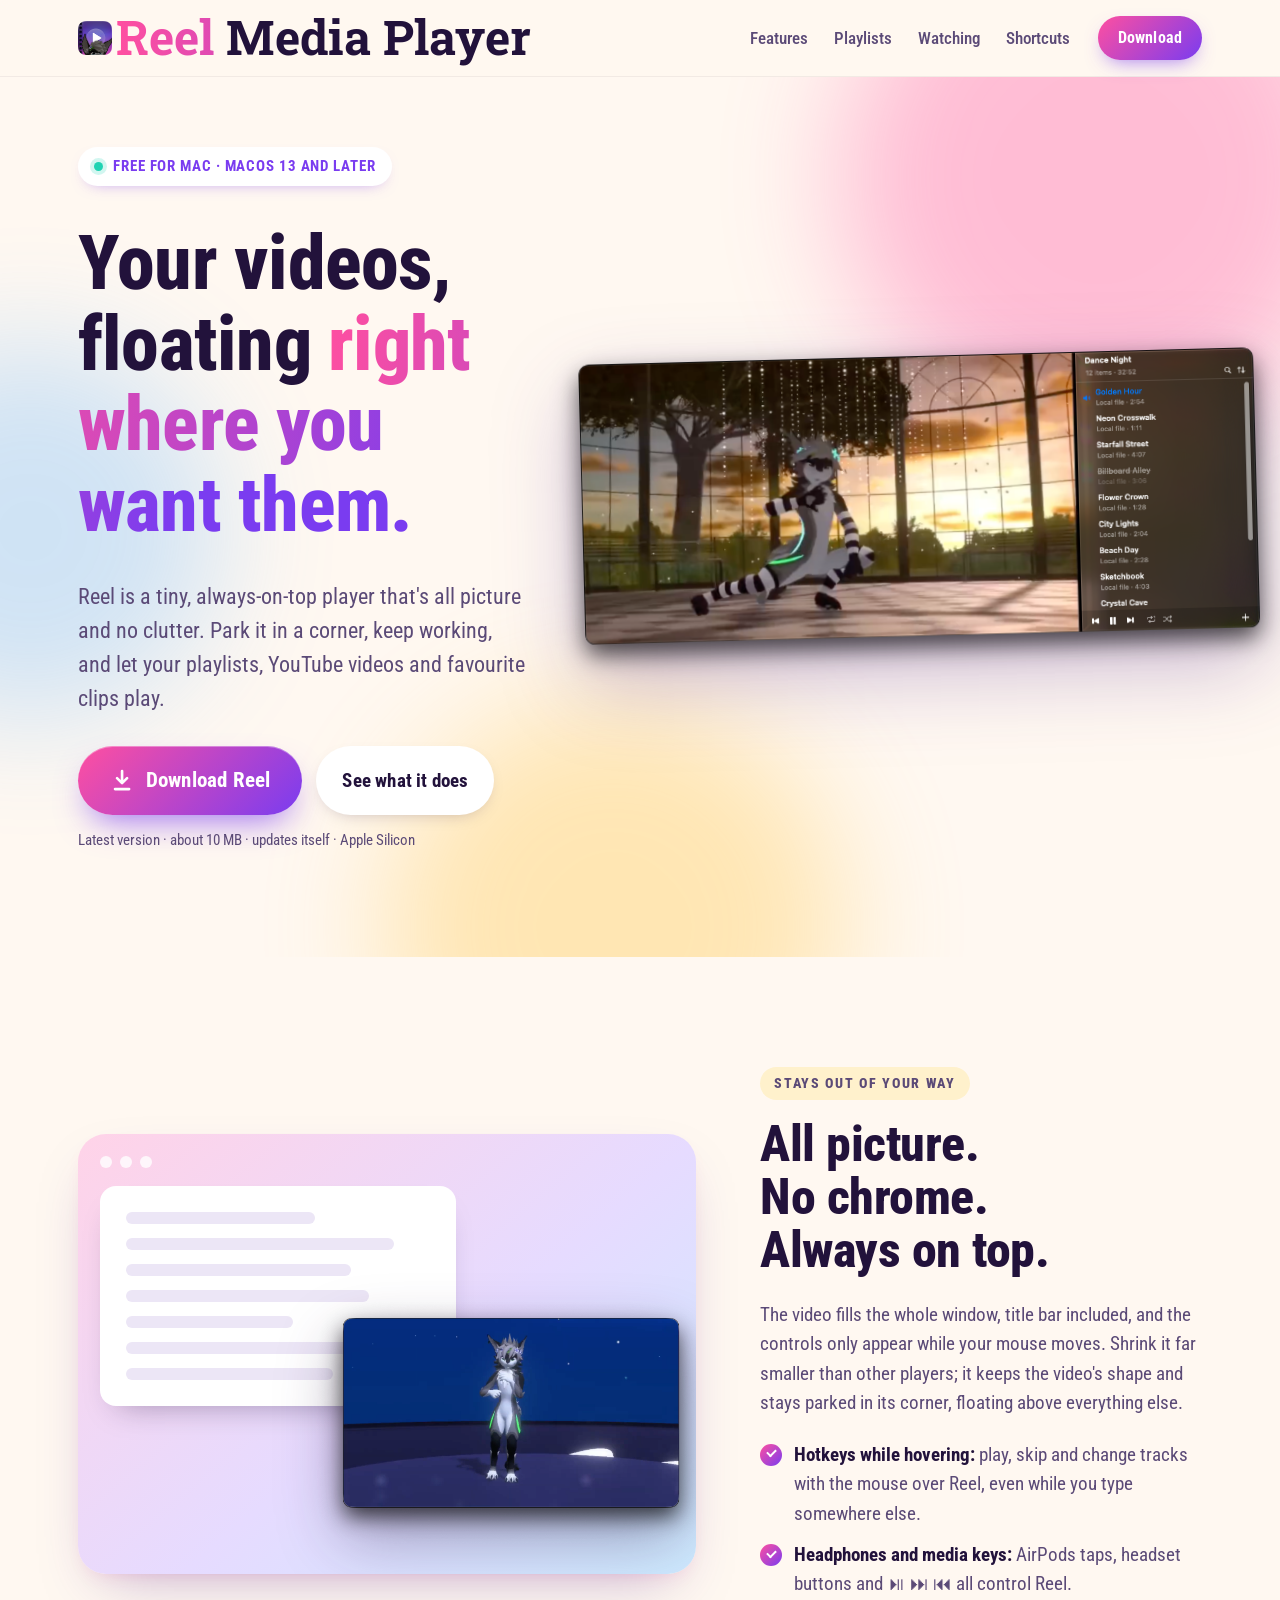
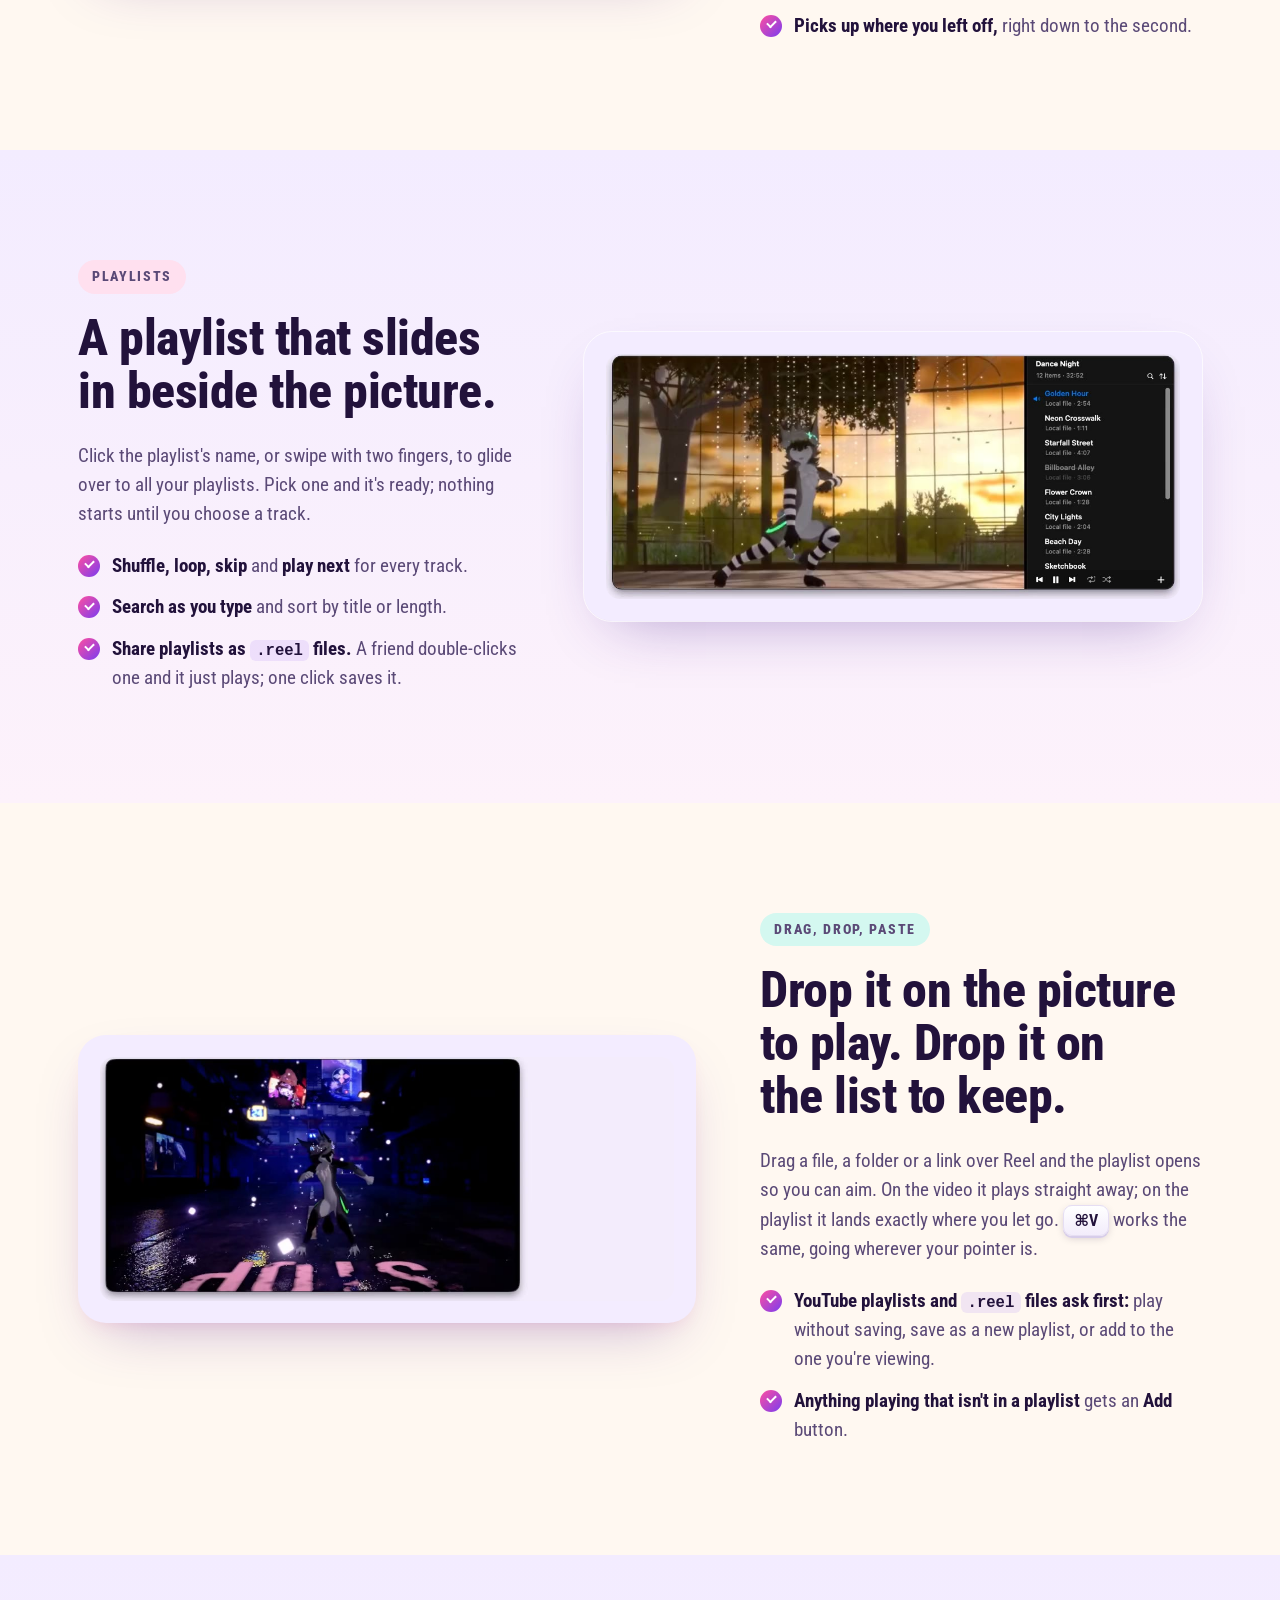
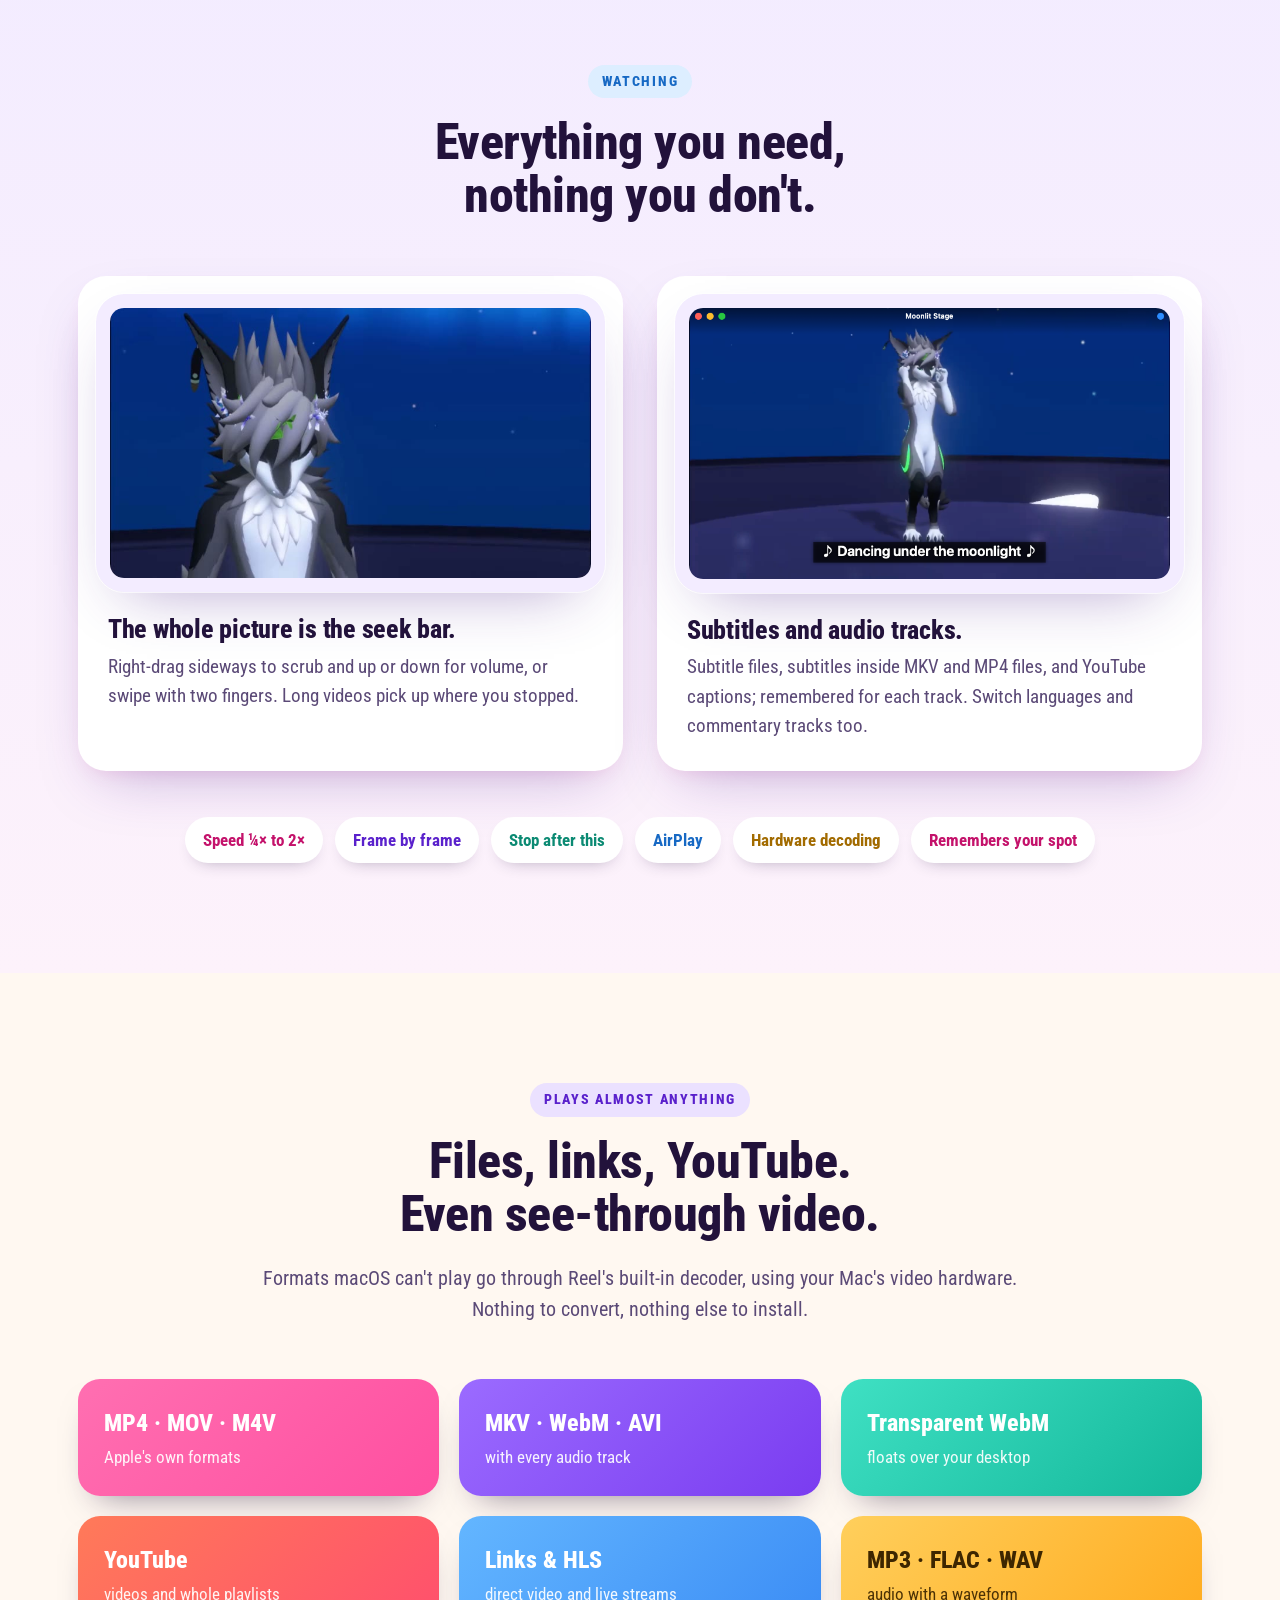
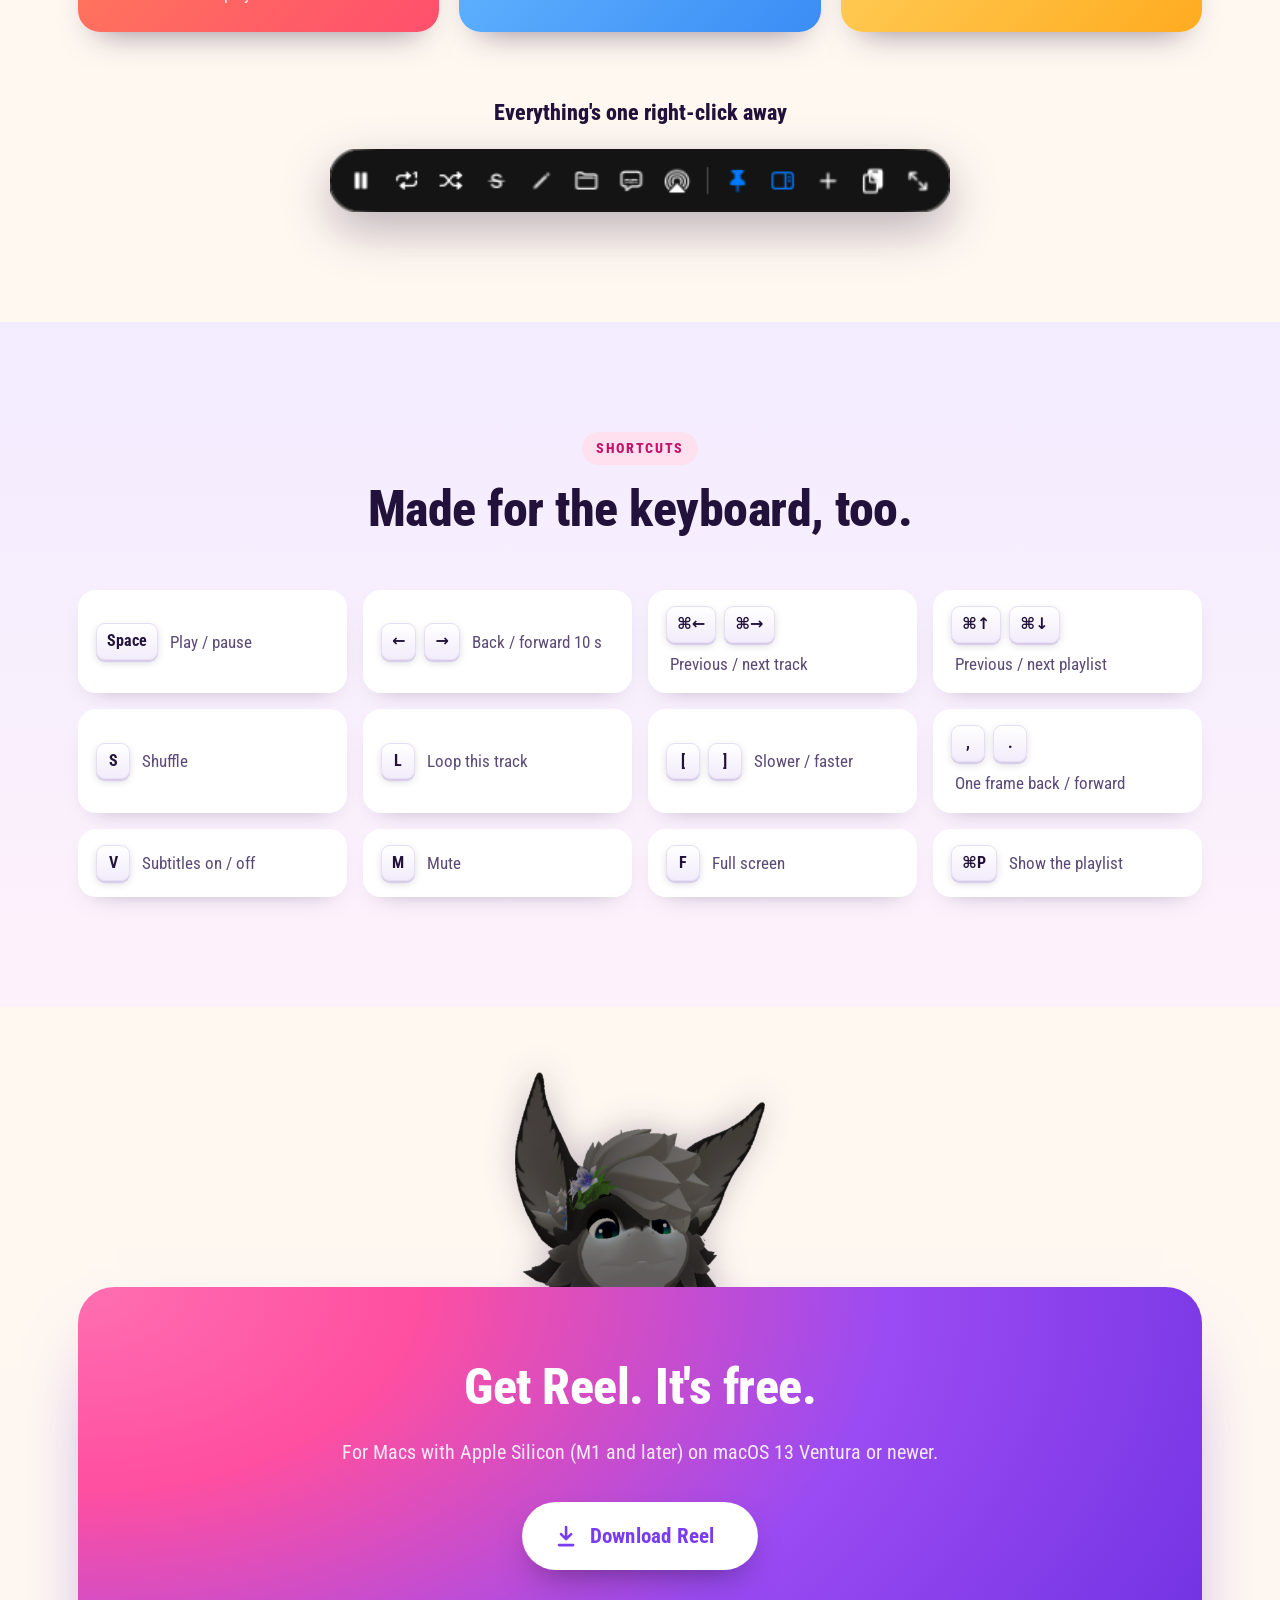
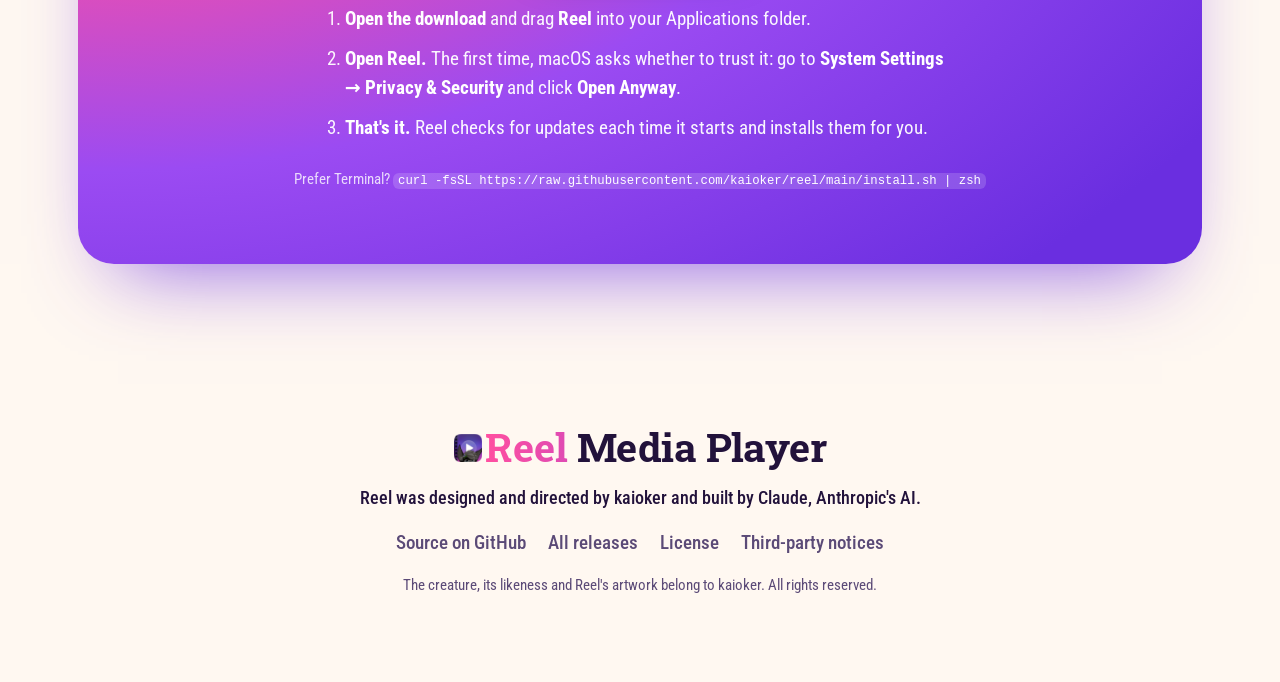
==== docs/index.html @ 32ebb71b "Website: Reel Media Player on GitHub Pages (docs/) - docs/index.html: a landing page with the logo l" ====
<!doctype html>
<html lang="en">
<head>
  <meta charset="utf-8">
  <meta name="viewport" content="width=device-width, initial-scale=1">
  <title>Reel Media Player — a tiny, always-on-top video player for Mac</title>
  <meta name="description" content="Reel is a free, tiny, always-on-top video player for Mac: all picture, no clutter. Playlists, YouTube, subtitles, transparent video and more.">
  <meta name="theme-color" content="#7a3cf0">
  <meta property="og:type" content="website">
  <meta property="og:title" content="Reel Media Player">
  <meta property="og:description" content="A tiny, always-on-top video player for Mac. All picture, no clutter. Free.">
  <meta property="og:image" content="https://kaioker.github.io/reel/assets/og-card.png">
  <meta property="og:image:width" content="1200">
  <meta property="og:image:height" content="630">
  <meta property="og:url" content="https://kaioker.github.io/reel/">
  <meta name="twitter:card" content="summary_large_image">
  <link rel="icon" type="image/png" href="assets/favicon.png">
  <link rel="apple-touch-icon" href="assets/apple-touch-icon.png">
  <link rel="preconnect" href="https://fonts.googleapis.com">
  <link rel="preconnect" href="https://fonts.gstatic.com" crossorigin>
  <link rel="stylesheet" href="https://fonts.googleapis.com/css2?family=Roboto+Condensed:wght@400;500;700;800&family=Roboto+Slab:wght@700&display=swap">
  <link rel="stylesheet" href="assets/site.css">
</head>
<body>

<!-- The logo: icon on the left, "Reel Media Player" on the right. Drawn as SVG so the text's cap height and
     baseline land exactly on the icon's top and bottom edges (Roboto Slab cap height = 0.7109 em). -->
<svg width="0" height="0" style="position:absolute" aria-hidden="true">
  <defs>
    <linearGradient id="reel-ink" x1="0" y1="0" x2="1" y2="0">
      <stop offset="0" stop-color="#ff4fa0"/><stop offset="1" stop-color="#7a3cf0"/>
    </linearGradient>
    <symbol id="lockup" viewBox="0 0 1332 100" overflow="visible">
      <image href="assets/icon-body.png" x="0" y="0" width="100" height="100"/>
      <text x="112.15" y="100" font-family="'Roboto Slab', serif" font-weight="700" font-size="140.65"
            textLength="1220.59" lengthAdjust="spacingAndGlyphs"><tspan fill="url(#reel-ink)">Reel</tspan><tspan fill="currentColor"> Media Player</tspan></text>
    </symbol>
  </defs>
</svg>

<header class="nav">
  <div class="wrap nav-row">
    <a class="lockup" href="#top" aria-label="Reel Media Player — home"><svg role="img" aria-label="Reel Media Player"><use href="#lockup"/></svg></a>
    <nav class="links" aria-label="Sections">
      <a href="#features">Features</a>
      <a href="#playlists">Playlists</a>
      <a href="#watching">Watching</a>
      <a href="#shortcuts">Shortcuts</a>
    </nav>
    <a class="btn btn-small" href="#download">Download</a>
  </div>
</header>

<main id="top">

  <!-- Hero -->
  <section class="hero">
    <div class="blob b1"></div><div class="blob b2"></div><div class="blob b3"></div>
    <div class="wrap hero-grid">
      <div class="hero-copy">
        <p class="eyebrow"><span class="dot"></span> Free for Mac · macOS 13 and later</p>
        <h1>Your videos, floating <span class="hl">right where you want them.</span></h1>
        <p class="lede">Reel is a tiny, always-on-top player that's all picture and no clutter. Park it in a corner,
          keep working, and let your playlists, YouTube videos and favourite clips play.</p>
        <div class="cta">
          <a class="btn btn-big" href="https://github.com/kaioker/reel/releases/latest/download/Reel.zip">
            <svg class="i" viewBox="0 0 24 24" aria-hidden="true"><path d="M12 3v12m0 0-5-5m5 5 5-5M5 21h14" /></svg>
            Download Reel
          </a>
          <a class="btn btn-ghost" href="#features">See what it does</a>
        </div>
        <p class="fine"><span data-version>Latest version</span> · about 10 MB · updates itself · Apple Silicon</p>
      </div>
      <div class="hero-shot">
        <img src="assets/player-playlist.png" width="1232" height="576" alt="Reel playing a dance video with its playlist open beside it">
      </div>
    </div>
  </section>

  <!-- Small and on top -->
  <section id="features" class="band">
    <div class="wrap split">
      <div class="desk">
        <div class="desk-bar"><span></span><span></span><span></span></div>
        <div class="desk-doc">
          <i style="width:62%"></i><i style="width:88%"></i><i style="width:74%"></i><i style="width:80%"></i>
          <i style="width:55%"></i><i style="width:84%"></i><i style="width:68%"></i>
        </div>
        <img class="desk-player" src="assets/player-small.png" width="732" height="461" alt="A small Reel window floating over other work">
      </div>
      <div class="copy">
        <p class="kicker k-sun">Stays out of your way</p>
        <h2>All picture. No chrome. Always on top.</h2>
        <p>The video fills the whole window, title bar included, and the controls only appear while your mouse moves.
          Shrink it far smaller than other players; it keeps the video's shape and stays parked in its corner,
          floating above everything else.</p>
        <ul class="ticks">
          <li><b>Hotkeys while hovering:</b> play, skip and change tracks with the mouse over Reel, even while you type somewhere else.</li>
          <li><b>Headphones and media keys:</b> AirPods taps, headset buttons and ⏯ ⏭ ⏮ all control Reel.</li>
          <li><b>Picks up where you left off,</b> right down to the second.</li>
        </ul>
      </div>
    </div>
  </section>

  <!-- Playlists -->
  <section id="playlists" class="band tint">
    <div class="wrap split flip">
      <figure class="stage">
        <video autoplay muted loop playsinline preload="metadata" poster="assets/slide-poster.jpg" width="1022" height="436"
               aria-label="Clicking the playlist's name slides over to all playlists, then into another one">
          <source src="assets/slide.mp4" type="video/mp4">
        </video>
      </figure>
      <div class="copy">
        <p class="kicker k-pink">Playlists</p>
        <h2>A playlist that slides in beside the picture.</h2>
        <p>Click the playlist's name, or swipe with two fingers, to glide over to all your playlists. Pick one and
          it's ready; nothing starts until you choose a track.</p>
        <ul class="ticks">
          <li><b>Shuffle, loop, skip</b> and <b>play next</b> for every track.</li>
          <li><b>Search as you type</b> and sort by title or length.</li>
          <li><b>Share playlists as <code>.reel</code> files.</b> A friend double-clicks one and it just plays; one click saves it.</li>
        </ul>
      </div>
    </div>
  </section>

  <!-- Drop anything -->
  <section class="band">
    <div class="wrap split">
      <figure class="stage">
        <video autoplay muted loop playsinline preload="metadata" poster="assets/drop-poster.jpg" width="1139" height="485"
               aria-label="Dragging a video over Reel opens the playlist, and it's added where it's dropped">
          <source src="assets/drop.mp4" type="video/mp4">
        </video>
      </figure>
      <div class="copy">
        <p class="kicker k-mint">Drag, drop, paste</p>
        <h2>Drop it on the picture to play. Drop it on the list to keep.</h2>
        <p>Drag a file, a folder or a link over Reel and the playlist opens so you can aim. On the video it plays
          straight away; on the playlist it lands exactly where you let go. <kbd>⌘V</kbd> works the same, going
          wherever your pointer is.</p>
        <ul class="ticks">
          <li><b>YouTube playlists and <code>.reel</code> files ask first:</b> play without saving, save as a new playlist, or add to the one you're viewing.</li>
          <li><b>Anything playing that isn't in a playlist</b> gets an <b>Add</b> button.</li>
        </ul>
      </div>
    </div>
  </section>

  <!-- Watching -->
  <section id="watching" class="band tint">
    <div class="wrap">
      <div class="center-head">
        <p class="kicker k-sky">Watching</p>
        <h2>Everything you need, nothing you don't.</h2>
      </div>
      <div class="cards2">
        <article class="card">
          <figure class="stage tight">
            <video autoplay muted loop playsinline preload="metadata" poster="assets/scrub-poster.jpg" width="820" height="462"
                   aria-label="Right-dragging across the video to seek">
              <source src="assets/scrub.mp4" type="video/mp4">
            </video>
          </figure>
          <h3>The whole picture is the seek bar.</h3>
          <p>Right-drag sideways to scrub and up or down for volume, or swipe with two fingers. Long videos pick up where you stopped.</p>
        </article>
        <article class="card">
          <figure class="stage tight">
            <img src="assets/player-subtitles.png" width="820" height="461" loading="lazy" alt="Reel showing a subtitle along the bottom of the video">
          </figure>
          <h3>Subtitles and audio tracks.</h3>
          <p>Subtitle files, subtitles inside MKV and MP4 files, and YouTube captions; remembered for each track. Switch languages and commentary tracks too.</p>
        </article>
      </div>
      <ul class="chips">
        <li class="c1">Speed ¼× to 2×</li><li class="c2">Frame by frame</li><li class="c3">Stop after this</li>
        <li class="c4">AirPlay</li><li class="c5">Hardware decoding</li><li class="c6">Remembers your spot</li>
      </ul>
    </div>
  </section>

  <!-- Formats -->
  <section class="band">
    <div class="wrap">
      <div class="center-head">
        <p class="kicker k-violet">Plays almost anything</p>
        <h2>Files, links, YouTube. Even see-through video.</h2>
        <p class="sub">Formats macOS can't play go through Reel's built-in decoder, using your Mac's video hardware.
          Nothing to convert, nothing else to install.</p>
      </div>
      <div class="formats">
        <div class="fmt f1"><b>MP4 · MOV · M4V</b><span>Apple's own formats</span></div>
        <div class="fmt f2"><b>MKV · WebM · AVI</b><span>with every audio track</span></div>
        <div class="fmt f3"><b>Transparent WebM</b><span>floats over your desktop</span></div>
        <div class="fmt f4"><b>YouTube</b><span>videos and whole playlists</span></div>
        <div class="fmt f5"><b>Links &amp; HLS</b><span>direct video and live streams</span></div>
        <div class="fmt f6"><b>MP3 · FLAC · WAV</b><span>audio with a waveform</span></div>
      </div>
      <div class="menus">
        <p class="menus-label">Everything's one right-click away</p>
        <img src="assets/menu-video.png" width="413" height="42" loading="lazy" alt="Reel's right-click menu on the video: play, loop, shuffle, skip, rename, show in Finder, subtitles, AirPlay, then on top, playlist, add, paste and full screen">
      </div>
    </div>
  </section>

  <!-- Shortcuts -->
  <section id="shortcuts" class="band tint">
    <div class="wrap">
      <div class="center-head">
        <p class="kicker k-pink">Shortcuts</p>
        <h2>Made for the keyboard, too.</h2>
      </div>
      <div class="keys">
        <div><kbd>Space</kbd><span>Play / pause</span></div>
        <div><kbd>←</kbd><kbd>→</kbd><span>Back / forward 10 s</span></div>
        <div><kbd>⌘←</kbd><kbd>⌘→</kbd><span>Previous / next track</span></div>
        <div><kbd>⌘↑</kbd><kbd>⌘↓</kbd><span>Previous / next playlist</span></div>
        <div><kbd>S</kbd><span>Shuffle</span></div>
        <div><kbd>L</kbd><span>Loop this track</span></div>
        <div><kbd>[</kbd><kbd>]</kbd><span>Slower / faster</span></div>
        <div><kbd>,</kbd><kbd>.</kbd><span>One frame back / forward</span></div>
        <div><kbd>V</kbd><span>Subtitles on / off</span></div>
        <div><kbd>M</kbd><span>Mute</span></div>
        <div><kbd>F</kbd><span>Full screen</span></div>
        <div><kbd>⌘P</kbd><span>Show the playlist</span></div>
      </div>
    </div>
  </section>

  <!-- Download -->
  <section id="download" class="band">
    <div class="wrap">
      <div class="dl-wrap">
        <img class="peek" src="assets/creature-peek.png" width="766" height="900" alt="" aria-hidden="true">
        <div class="dl">
        <div class="dl-inner">
          <h2>Get Reel. It's free.</h2>
          <p class="sub">For Macs with Apple Silicon (M1 and later) on macOS 13 Ventura or newer.</p>
          <a class="btn btn-big btn-light" href="https://github.com/kaioker/reel/releases/latest/download/Reel.zip">
            <svg class="i" viewBox="0 0 24 24" aria-hidden="true"><path d="M12 3v12m0 0-5-5m5 5 5-5M5 21h14" /></svg>
            Download Reel <span class="ver" data-version-short></span>
          </a>
          <ol class="steps">
            <li><b>Open the download</b> and drag <b>Reel</b> into your Applications folder.</li>
            <li><b>Open Reel.</b> The first time, macOS asks whether to trust it: go to <b>System Settings → Privacy &amp; Security</b> and click <b>Open Anyway</b>.</li>
            <li><b>That's it.</b> Reel checks for updates each time it starts and installs them for you.</li>
          </ol>
          <p class="fine light">Prefer Terminal? <code>curl -fsSL https://raw.githubusercontent.com/kaioker/reel/main/install.sh | zsh</code></p>
        </div>
        </div>
      </div>
    </div>
  </section>

</main>

<footer class="foot">
  <div class="wrap foot-row">
    <a class="lockup small" href="#top" aria-label="Reel Media Player — back to top"><svg role="img" aria-label="Reel Media Player"><use href="#lockup"/></svg></a>
    <p class="credit">Reel was designed and directed by kaioker and built by Claude, Anthropic's AI.</p>
    <nav class="foot-links" aria-label="More">
      <a href="https://github.com/kaioker/reel">Source on GitHub</a>
      <a href="https://github.com/kaioker/reel/releases">All releases</a>
      <a href="https://github.com/kaioker/reel/blob/main/LICENSE">License</a>
      <a href="https://github.com/kaioker/reel/blob/main/THIRD_PARTY_NOTICES.md">Third-party notices</a>
    </nav>
    <p class="fine">The creature, its likeness and Reel's artwork belong to kaioker. All rights reserved.</p>
  </div>
</footer>

<script src="assets/site.js" defer></script>
</body>
</html>
---- docs/assets/site.css ----
/* Reel Media Player — site styles. Roboto Slab for the logo, Roboto Condensed for everything else. */
:root {
  color-scheme: light;
  --cream: #fff8f1;
  --paper: #ffffff;
  --tint: #f3ecff;          /* also the backdrop baked into the animation clips */
  --ink: #22123b;
  --ink-soft: #5b4a77;
  --violet: #7a3cf0;
  --pink: #ff4fa0;
  --sun: #ffc542;
  --mint: #20d3b3;
  --sky: #45a6ff;
  --radius: 28px;
  --shadow: 0 24px 60px -24px rgba(74, 31, 140, .35), 0 8px 20px -12px rgba(255, 79, 160, .25);
  --wrap: 1180px;
}
* { box-sizing: border-box; }
html { scroll-behavior: smooth; }
body {
  margin: 0; background: var(--cream); color: var(--ink);
  font-family: "Roboto Condensed", system-ui, sans-serif; font-size: 19px; line-height: 1.55;
  -webkit-font-smoothing: antialiased; text-rendering: optimizeLegibility;
}
img, video { max-width: 100%; height: auto; display: block; }
a { color: var(--violet); }
code { overflow-wrap: anywhere; font-family: ui-monospace, SFMono-Regular, Menlo, monospace; font-size: .82em; background: rgba(122, 60, 240, .1); padding: .1em .4em; border-radius: 6px; }
.wrap { max-width: var(--wrap); margin: 0 auto; padding: 0 28px; }
h1, h2, h3 { font-weight: 800; letter-spacing: -.01em; line-height: 1.06; margin: 0 0 .45em; text-wrap: balance; }
.lede, .sub, .copy p { text-wrap: pretty; }
h1 { font-size: clamp(44px, 6vw, 76px); }
h2 { font-size: clamp(32px, 4vw, 50px); }
h3 { font-size: 26px; }
p { margin: 0 0 1em; }

/* Logo lockup (the SVG keeps the text's cap height and baseline on the icon's top and bottom edges) */
.lockup { display: inline-flex; color: var(--ink); line-height: 0; }
.lockup svg { overflow: visible; }          /* the "y" in Player hangs below the baseline (= the icon's bottom edge) */
.lockup svg { height: 34px; width: calc(34px * 13.32); }
.lockup.small svg { height: 28px; width: calc(28px * 13.32); }

/* Nav */
.nav { position: sticky; top: 0; z-index: 20; background: rgba(255, 248, 241, .82);
  backdrop-filter: saturate(1.6) blur(14px); -webkit-backdrop-filter: saturate(1.6) blur(14px);
  border-bottom: 1px solid rgba(34, 18, 59, .06); }
.nav-row { display: flex; align-items: center; gap: 28px; height: 76px; }
.links { display: flex; gap: 26px; margin-left: auto; font-weight: 500; font-size: 17px; }
.links a { color: var(--ink-soft); text-decoration: none; }
.links a:hover { color: var(--violet); }

/* Buttons */
.btn { display: inline-flex; align-items: center; gap: .55em; white-space: nowrap; border-radius: 999px; text-decoration: none;
  font-weight: 700; letter-spacing: .01em; transition: transform .18s ease, box-shadow .18s ease, background .18s; }
.btn .i { width: 1.15em; height: 1.15em; fill: none; stroke: currentColor; stroke-width: 2.6; stroke-linecap: round; stroke-linejoin: round; }
.btn-small { padding: 10px 20px; font-size: 16px; color: #fff; background: linear-gradient(135deg, var(--pink), var(--violet)); box-shadow: 0 8px 20px -8px rgba(122, 60, 240, .7); }
.btn-big { padding: 18px 32px; font-size: 21px; color: #fff; background: linear-gradient(135deg, var(--pink), var(--violet));
  box-shadow: 0 16px 34px -12px rgba(122, 60, 240, .75), inset 0 1px 0 rgba(255, 255, 255, .35); }
.btn-ghost { padding: 18px 26px; font-size: 19px; color: var(--ink); background: var(--paper); box-shadow: 0 6px 18px -10px rgba(34, 18, 59, .35); }
.btn-light { color: var(--violet); background: #fff; box-shadow: 0 16px 34px -14px rgba(34, 18, 59, .55); }
.btn:hover { transform: translateY(-2px); }
.btn:active { transform: translateY(0); }
.btn:focus-visible, a:focus-visible { outline: 3px solid var(--sun); outline-offset: 3px; }

/* Hero */
.hero { position: relative; overflow: hidden; padding: 70px 0 90px; }
.hero-grid { position: relative; display: grid; grid-template-columns: minmax(0, 5fr) minmax(0, 7fr); gap: 48px; align-items: center; }
.eyebrow { display: inline-flex; align-items: center; gap: 10px; font-weight: 700; font-size: 15px; letter-spacing: .06em; text-transform: uppercase;
  color: var(--violet); background: #fff; padding: 8px 16px; border-radius: 999px; box-shadow: 0 6px 16px -10px rgba(122, 60, 240, .6); }
.eyebrow .dot { width: 9px; height: 9px; border-radius: 50%; background: var(--mint); box-shadow: 0 0 0 4px rgba(32, 211, 179, .2); }
.hero h1 { margin-top: 22px; }
.hl { background: linear-gradient(100deg, var(--pink), var(--violet) 70%); -webkit-background-clip: text; background-clip: text; color: transparent; }
.lede { font-size: 22px; color: var(--ink-soft); max-width: 34em; }
.cta { display: flex; flex-wrap: wrap; gap: 14px; margin: 30px 0 14px; }
.fine { font-size: 15px; color: var(--ink-soft); }
.hero-shot { position: relative; }
.hero-shot img { width: 118%; max-width: none; margin-left: -4%; filter: drop-shadow(0 30px 40px rgba(74, 31, 140, .28)); transform: rotate(-1.5deg); }
.blob { position: absolute; border-radius: 50%; filter: blur(60px); opacity: .55; }
.b1 { width: 520px; height: 520px; background: var(--pink); top: -160px; right: -80px; opacity: .35; }
.b2 { width: 460px; height: 460px; background: var(--sun); bottom: -200px; left: 30%; opacity: .35; }
.b3 { width: 380px; height: 380px; background: var(--sky); top: 30%; left: -160px; opacity: .25; }

/* Bands and split rows */
.band { padding: 110px 0; }
.tint { background: linear-gradient(180deg, var(--tint), #fdf2fb); }
.split { display: grid; grid-template-columns: minmax(0, 7fr) minmax(0, 5fr); gap: 64px; align-items: center; }
.split.flip { grid-template-columns: minmax(0, 5fr) minmax(0, 7fr); }
.split.flip .stage { order: 2; }
.copy p, .copy li { color: var(--ink-soft); }
.kicker { display: inline-block; font-weight: 800; font-size: 14px; letter-spacing: .12em; text-transform: uppercase; padding: 6px 14px; border-radius: 999px; margin-bottom: 18px; }
.k-sun { background: #fff1cc; color: #a26b00; }
.k-pink { background: #ffe0ef; color: #c4126b; }
.k-mint { background: #d4f8f0; color: #0b8a73; }
.k-sky { background: #ddeeff; color: #1769c4; }
.k-violet { background: #ebe1ff; color: #5a21cc; }
.ticks { list-style: none; padding: 0; margin: 22px 0 0; display: grid; gap: 12px; }
.ticks li { position: relative; padding-left: 34px; }
.ticks li::before { content: ""; position: absolute; left: 0; top: .22em; width: 22px; height: 22px; border-radius: 50%;
  background: linear-gradient(135deg, var(--pink), var(--violet)) center/100% no-repeat; }
.ticks li::after { content: ""; position: absolute; left: 7px; top: .5em; width: 7px; height: 4px; border: solid #fff; border-width: 0 0 2.5px 2.5px; transform: rotate(-45deg); }
.ticks b { color: var(--ink); }

/* Media stages: the clips carry the --tint backdrop, so they sit flush */
.stage { margin: 0; background: var(--tint); border-radius: var(--radius); padding: 22px; box-shadow: var(--shadow); }
.stage video, .stage img { border-radius: 14px; width: 100%; }
.tint .stage { background: var(--tint); box-shadow: 0 24px 60px -30px rgba(74, 31, 140, .45); outline: 1px solid rgba(255, 255, 255, .7); }
.stage.tight { padding: 14px; }

/* "Desk" mock behind the small player */
.desk { position: relative; border-radius: var(--radius); padding: 22px; min-height: 440px;
  background: linear-gradient(140deg, #ffd3e8, #e6dbff 55%, #cdeaff); box-shadow: var(--shadow); overflow: hidden; }
.desk-bar { display: flex; gap: 8px; margin-bottom: 18px; }
.desk-bar span { width: 12px; height: 12px; border-radius: 50%; background: rgba(255, 255, 255, .8); }
.desk-doc { width: 62%; background: #fff; border-radius: 16px; padding: 26px; box-shadow: 0 16px 30px -18px rgba(34, 18, 59, .4); display: grid; gap: 14px; }
.desk-doc i { display: block; height: 12px; border-radius: 6px; background: #ece6f6; }
.desk-player { position: absolute; right: -2%; bottom: 6%; width: 64%; filter: drop-shadow(0 22px 30px rgba(34, 18, 59, .35)); animation: float 6s ease-in-out infinite; }
@keyframes float { 50% { transform: translateY(-10px); } }

/* Centered headings */
.center-head { text-align: center; max-width: 760px; margin: 0 auto 54px; }
.sub { color: var(--ink-soft); font-size: 20px; }

/* Two cards */
.cards2 { display: grid; grid-template-columns: 1fr 1fr; gap: 34px; }
.card { background: var(--paper); border-radius: var(--radius); padding: 18px 18px 30px; box-shadow: var(--shadow); }
.card h3 { margin: 24px 12px 8px; }
.card p { margin: 0 12px; color: var(--ink-soft); }
.chips { list-style: none; display: flex; flex-wrap: wrap; justify-content: center; gap: 12px; padding: 0; margin: 46px 0 0; }
.chips li { font-weight: 700; font-size: 17px; padding: 10px 18px; border-radius: 999px; background: #fff; box-shadow: 0 8px 18px -12px rgba(34, 18, 59, .45); }
.chips .c1 { color: #c4126b; } .chips .c2 { color: #5a21cc; } .chips .c3 { color: #0b8a73; }
.chips .c4 { color: #1769c4; } .chips .c5 { color: #a26b00; } .chips .c6 { color: #c4126b; }

/* Formats */
.formats { display: grid; grid-template-columns: repeat(3, 1fr); gap: 20px; }
.fmt { border-radius: 22px; padding: 26px 26px 24px; color: #fff; box-shadow: 0 18px 34px -20px rgba(34, 18, 59, .55); transition: transform .2s; }
.fmt:hover { transform: translateY(-4px) rotate(-.5deg); }
.fmt b { display: block; font-size: 24px; font-weight: 800; }
.fmt span { opacity: .92; font-size: 17px; }
.f1 { background: linear-gradient(135deg, #ff6fb1, #ff4fa0); }
.f2 { background: linear-gradient(135deg, #9b6bff, #7a3cf0); }
.f3 { background: linear-gradient(135deg, #3fe0c3, #14b89b); }
.f4 { background: linear-gradient(135deg, #ff7a59, #ff4f6d); }
.f5 { background: linear-gradient(135deg, #63b6ff, #3b8cf5); }
.f6 { background: linear-gradient(135deg, #ffcf5c, #ffab1f); color: #3d2600; }
.menus { margin-top: 64px; text-align: center; }
.menus-label { font-weight: 800; font-size: 22px; margin-bottom: 18px; }
.menus img { margin: 0 auto; width: min(100%, 620px); filter: drop-shadow(0 18px 24px rgba(34, 18, 59, .3)); }

/* Shortcuts */
.keys { display: grid; grid-template-columns: repeat(4, 1fr); gap: 16px; }
.keys div { display: flex; align-items: center; gap: 8px; flex-wrap: wrap; background: #fff; border-radius: 18px; padding: 16px 18px; box-shadow: 0 10px 24px -18px rgba(34, 18, 59, .5); }
.keys span { color: var(--ink-soft); font-size: 17px; margin-left: 4px; }
kbd { font-family: "Roboto Condensed", system-ui, sans-serif; font-weight: 700; font-size: 16px; min-width: 34px; text-align: center;
  padding: 5px 10px; border-radius: 9px; background: linear-gradient(#fff, #f2ecfb); color: var(--ink);
  box-shadow: 0 2px 0 #d7cdea, 0 3px 8px -2px rgba(34, 18, 59, .25); border: 1px solid #e6def3; }

/* Download */
.dl-wrap { position: relative; margin-top: 170px; }
.dl { position: relative; z-index: 1; border-radius: 36px; padding: 74px 40px 58px; text-align: center; color: #fff;
  background: radial-gradient(120% 140% at 0% 0%, #ff6fb1 0%, #ff4fa0 25%, #9b4bf2 60%, #6a2ee0 100%); box-shadow: 0 40px 80px -40px rgba(106, 46, 224, .8); }
/* the creature stands behind the card and peeks over its top edge */
.peek { position: absolute; z-index: 0; left: 50%; top: 0; width: 250px; transform: translate(-50%, -73%); pointer-events: none;
  filter: drop-shadow(0 -4px 16px rgba(34, 18, 59, .22)); }
.dl h2 { color: #fff; }
.dl .sub { color: rgba(255, 255, 255, .88); }
.dl .btn-big { margin: 14px 0 34px; }
.ver { font-weight: 500; opacity: .7; font-size: .8em; }
.steps { text-align: left; max-width: 640px; margin: 0 auto 26px; padding-left: 1.3em; display: grid; gap: 10px; color: rgba(255, 255, 255, .95); }
.steps b { color: #fff; }
.fine.light { color: rgba(255, 255, 255, .8); }
.fine.light code { background: rgba(255, 255, 255, .16); color: #fff; }

/* Footer */
.foot { padding: 60px 0 70px; }
.foot-row { display: grid; gap: 16px; justify-items: center; text-align: center; }
.credit { font-size: 18px; font-weight: 500; margin: 6px 0 0; }
.foot-links { display: flex; flex-wrap: wrap; gap: 22px; justify-content: center; }
.foot-links a { color: var(--ink-soft); text-decoration: none; font-weight: 500; }
.foot-links a:hover { color: var(--violet); }

/* Smaller screens */
@media (max-width: 980px) {
  .hero-grid, .split, .split.flip, .cards2 { grid-template-columns: 1fr; }
  .split.flip .stage { order: 0; }
  .hero-shot img { width: 100%; margin: 0; }
  .formats { grid-template-columns: 1fr 1fr; }
  .keys { grid-template-columns: 1fr 1fr; }
  .links { display: none; }
  .nav-row { justify-content: space-between; }
  .band { padding: 80px 0; }
}
@media (max-width: 560px) {
  body { font-size: 18px; }
  .wrap { padding: 0 16px; }
  .lockup svg { height: 22px; width: calc(22px * 13.32); }
  .lockup.small svg { height: 22px; width: calc(22px * 13.32); }
  .btn-big { padding: 16px 26px; font-size: 19px; }
  .ver { display: none; }
  .formats, .keys { grid-template-columns: 1fr; }
  .desk { min-height: 300px; }
  .desk-player { width: 78%; }
  .dl { padding: 64px 20px 44px; }
  .peek { width: 180px; }
  .dl-wrap { margin-top: 130px; }
}
@media (max-width: 420px) {
  .nav .btn-small { display: none; }        /* the hero's big Download button is right below */
  .nav-row { justify-content: center; height: 64px; }
}
@media (prefers-reduced-motion: reduce) {
  html { scroll-behavior: auto; }
  .desk-player { animation: none; }
  .btn, .fmt { transition: none; }
}
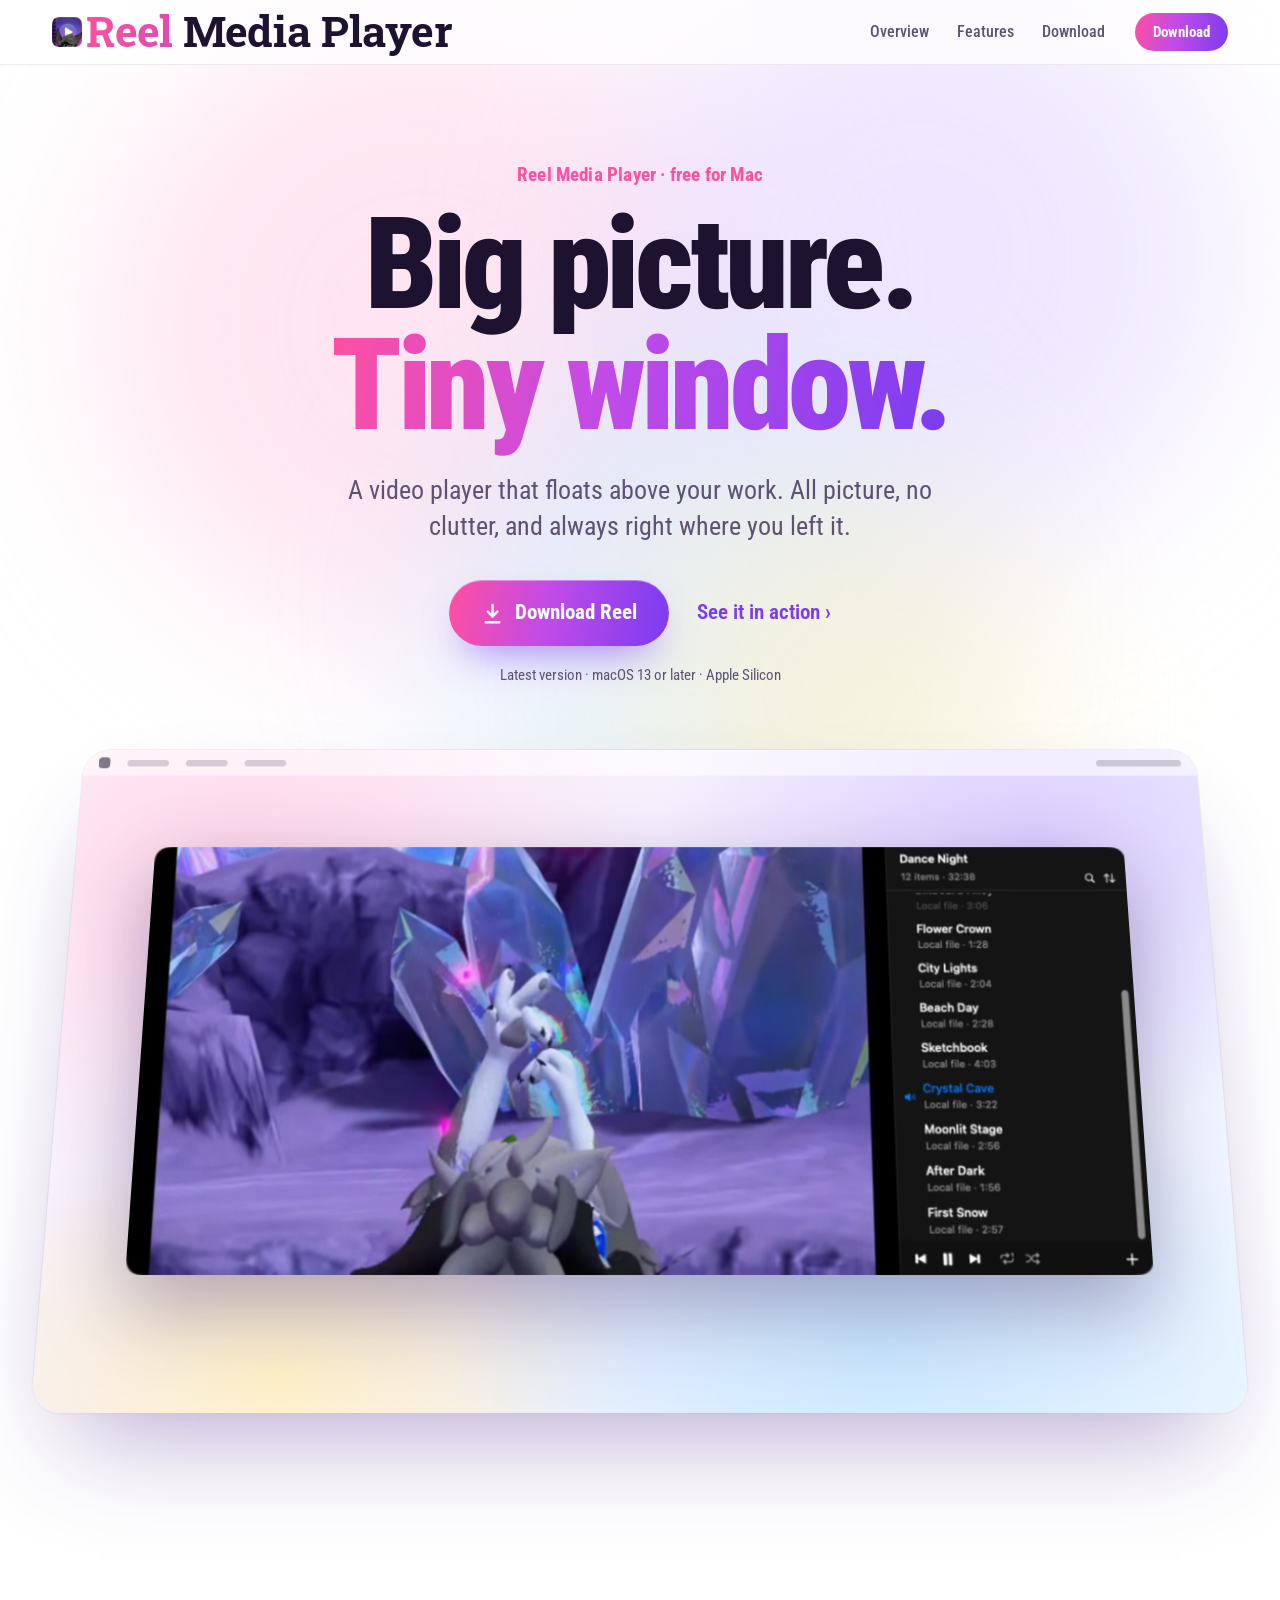
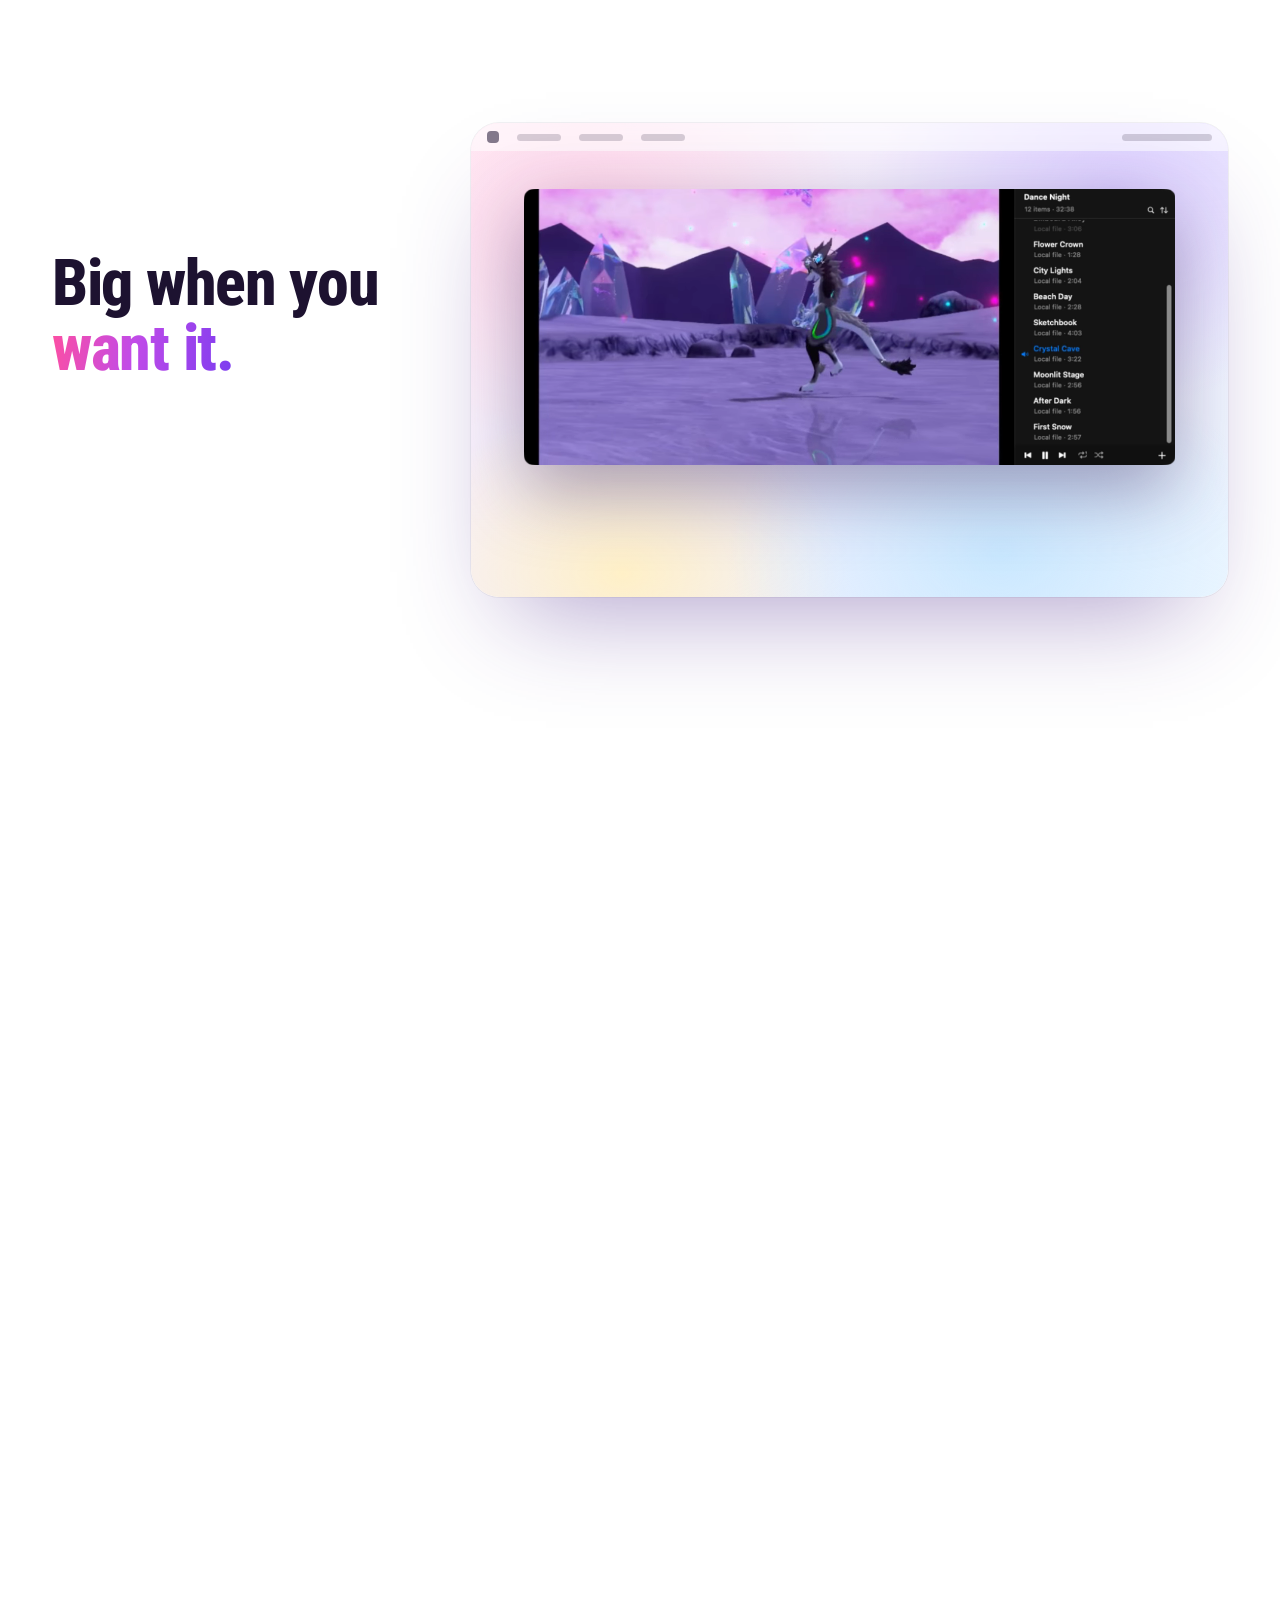
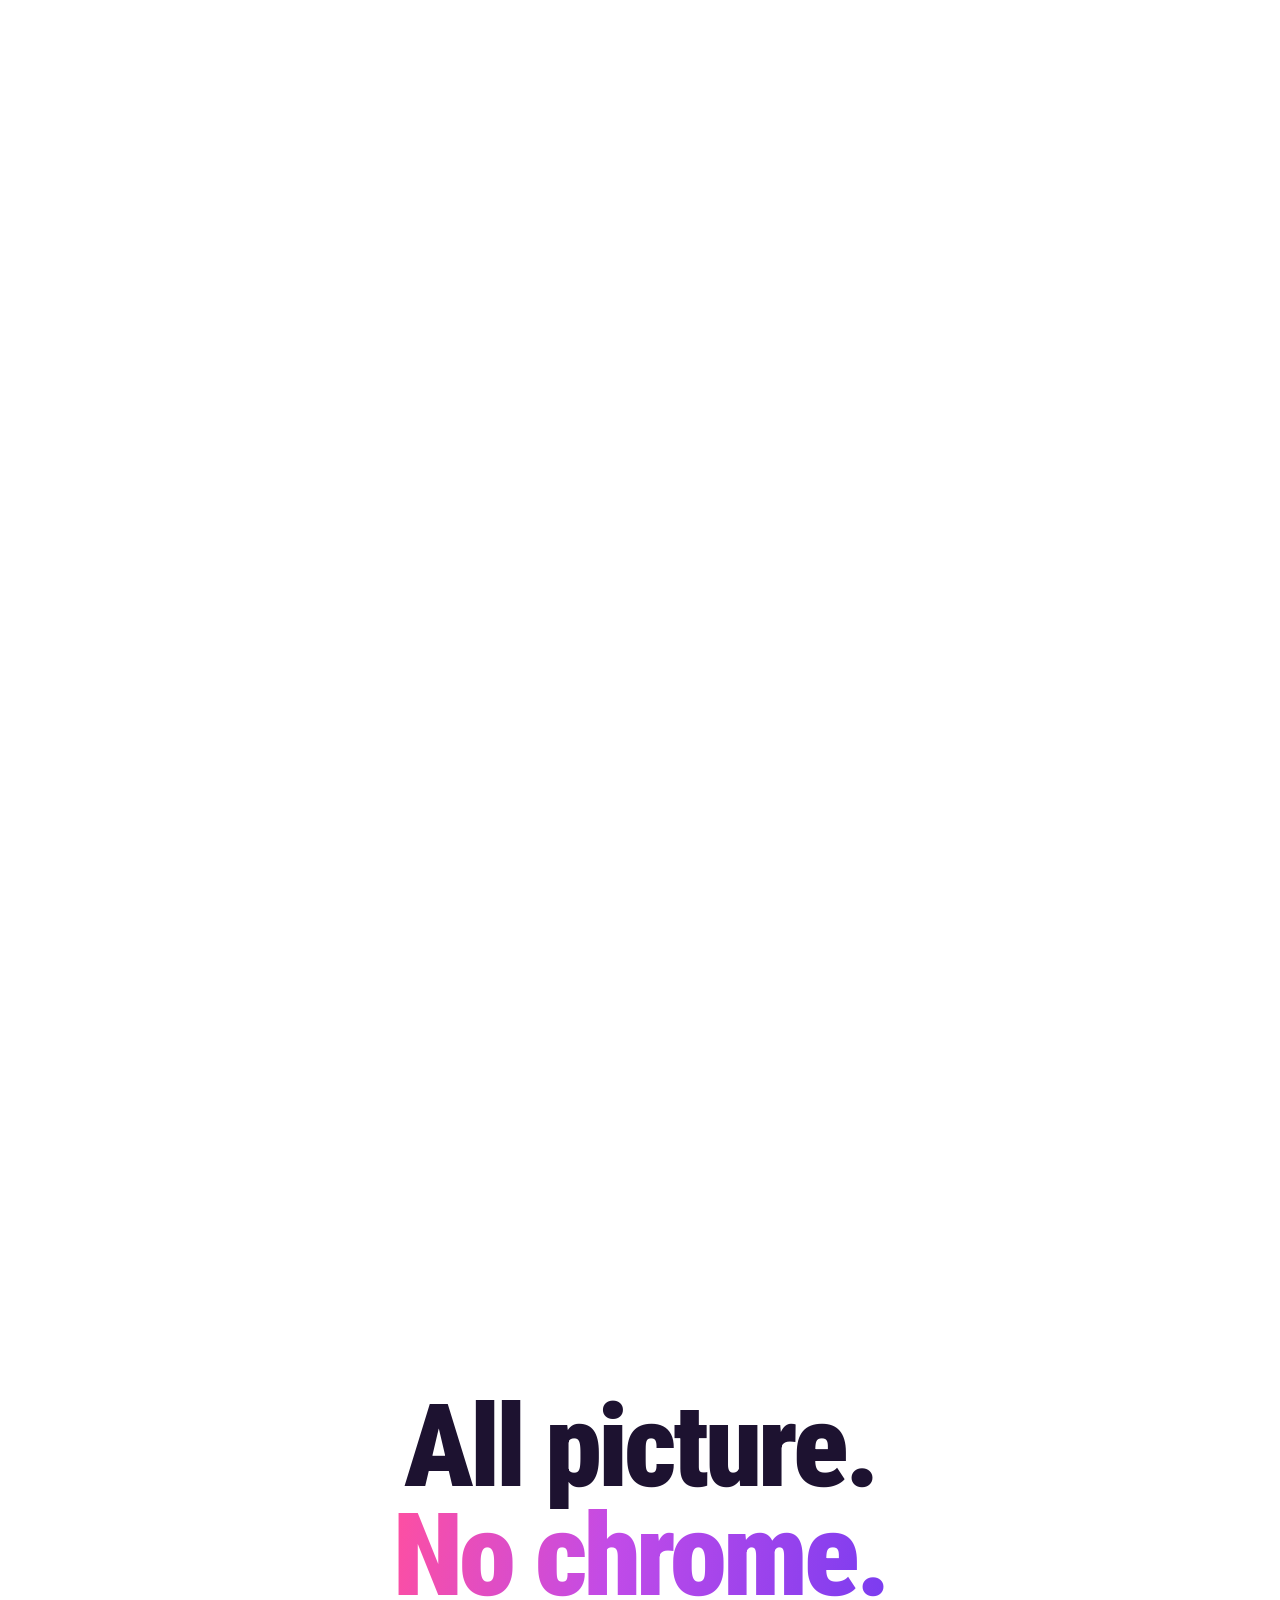
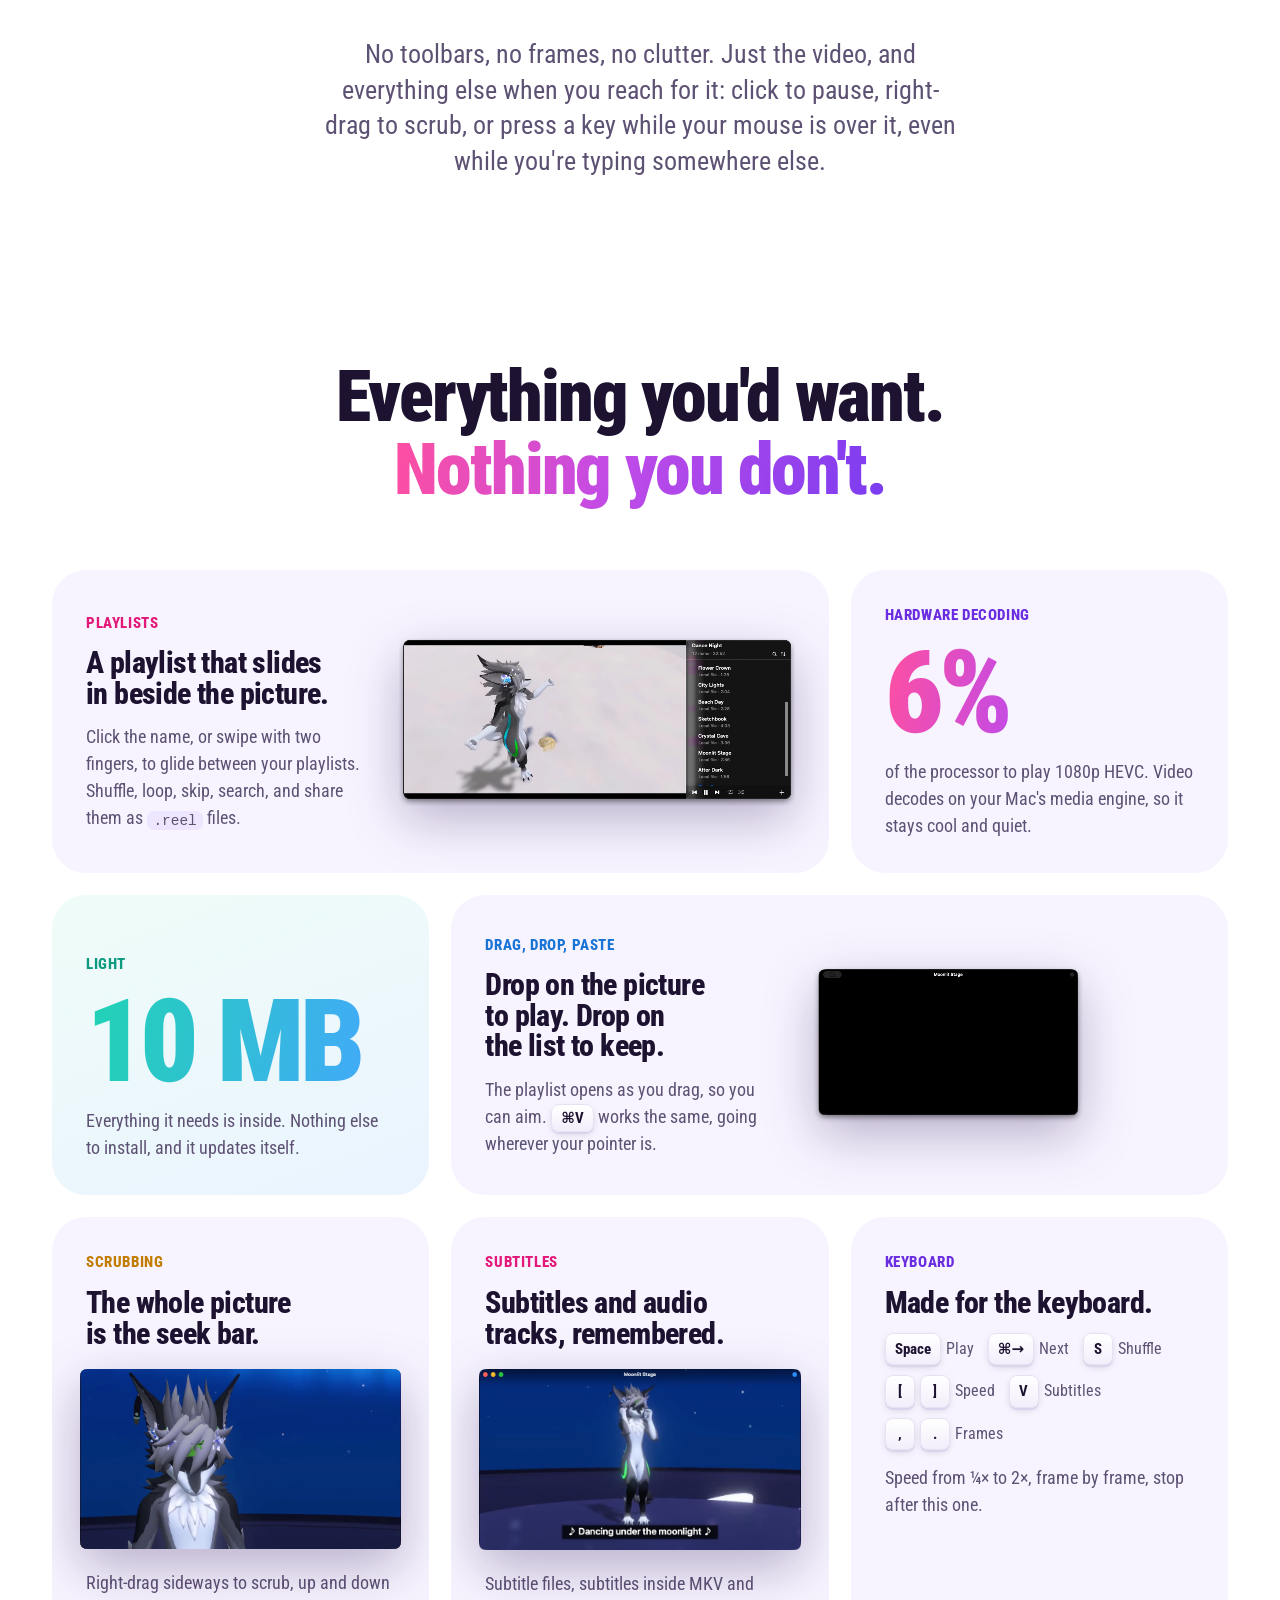
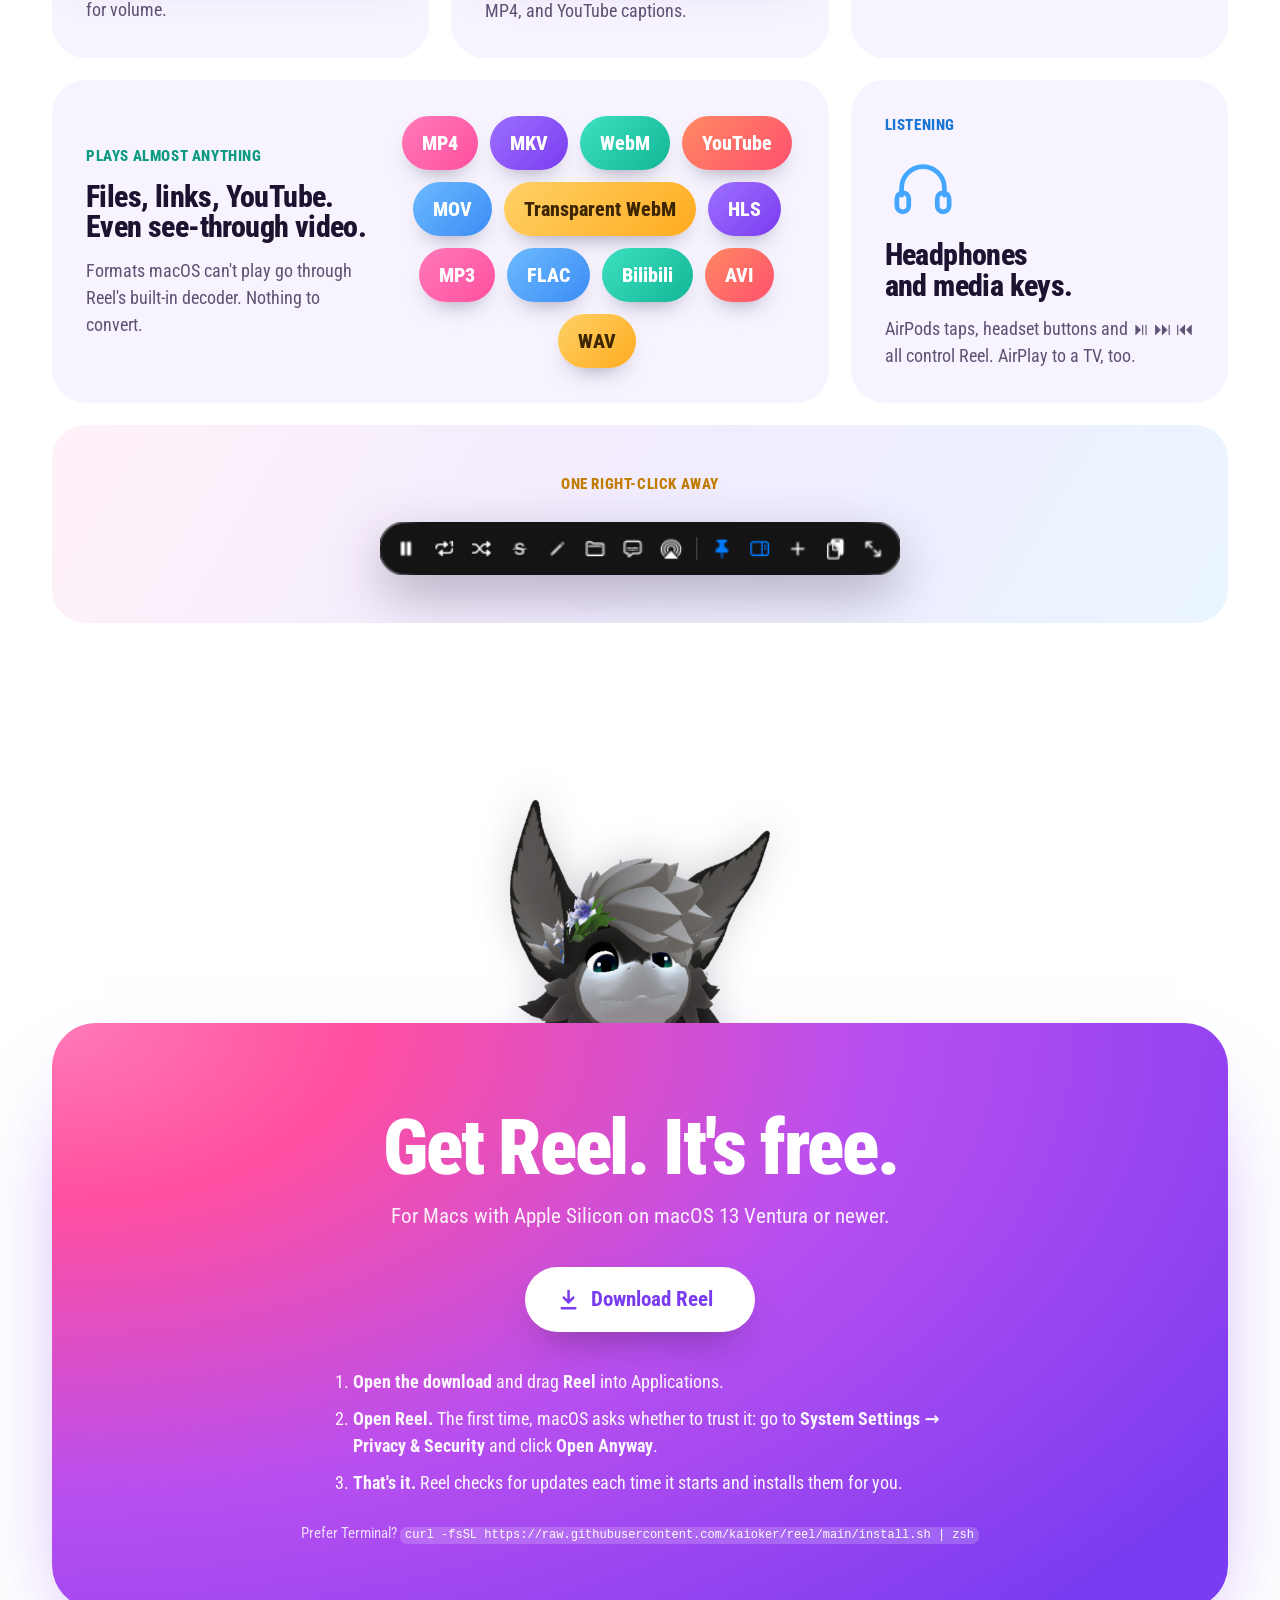
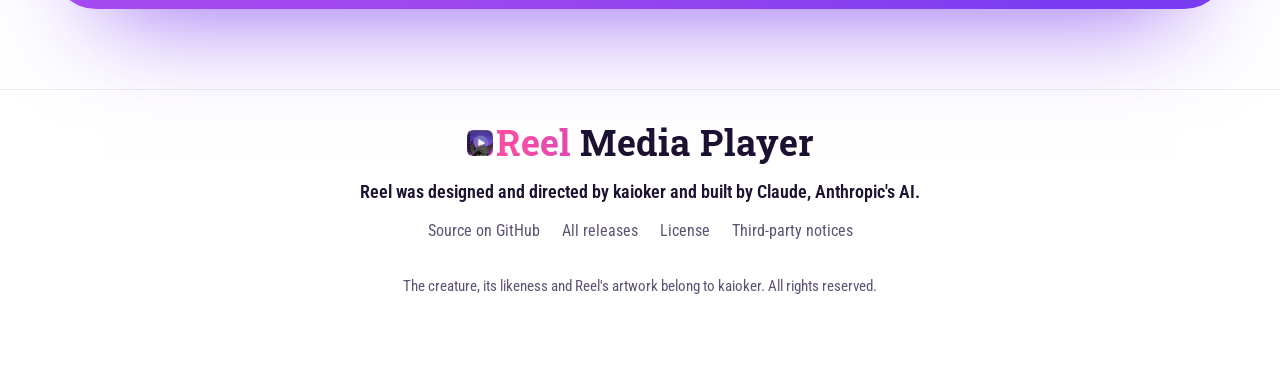
==== commit 6e8af91f: "Website: a brighter, more cinematic page - Hero: "Big picture. Tiny window." in huge type over a bri" ====
--- a/docs/index.html
+++ b/docs/index.html
@@ -1,14 +1,14 @@
 <!doctype html>
-<html lang="en">
+<html lang="en" class="no-js">
 <head>
   <meta charset="utf-8">
   <meta name="viewport" content="width=device-width, initial-scale=1">
-  <title>Reel Media Player — a tiny, always-on-top video player for Mac</title>
-  <meta name="description" content="Reel is a free, tiny, always-on-top video player for Mac: all picture, no clutter. Playlists, YouTube, subtitles, transparent video and more.">
-  <meta name="theme-color" content="#7a3cf0">
+  <title>Reel Media Player — big picture, tiny window. For Mac.</title>
+  <meta name="description" content="Reel is a free video player for Mac that floats above your work: all picture, no clutter. Playlists, YouTube, subtitles, transparent video and more.">
+  <meta name="theme-color" content="#ffffff">
   <meta property="og:type" content="website">
   <meta property="og:title" content="Reel Media Player">
-  <meta property="og:description" content="A tiny, always-on-top video player for Mac. All picture, no clutter. Free.">
+  <meta property="og:description" content="Big picture. Tiny window. A free video player for Mac that floats above your work.">
   <meta property="og:image" content="https://kaioker.github.io/reel/assets/og-card.png">
   <meta property="og:image:width" content="1200">
   <meta property="og:image:height" content="630">
@@ -18,13 +18,13 @@
   <link rel="apple-touch-icon" href="assets/apple-touch-icon.png">
   <link rel="preconnect" href="https://fonts.googleapis.com">
   <link rel="preconnect" href="https://fonts.gstatic.com" crossorigin>
-  <link rel="stylesheet" href="https://fonts.googleapis.com/css2?family=Roboto+Condensed:wght@400;500;700;800&family=Roboto+Slab:wght@700&display=swap">
+  <link rel="stylesheet" href="https://fonts.googleapis.com/css2?family=Roboto+Condensed:wght@400;500;600;700;800;900&family=Roboto+Slab:wght@700&display=swap">
   <link rel="stylesheet" href="assets/site.css">
 </head>
 <body>
 
-<!-- The logo: icon on the left, "Reel Media Player" on the right. Drawn as SVG so the text's cap height and
-     baseline land exactly on the icon's top and bottom edges (Roboto Slab cap height = 0.7109 em). -->
+<!-- The logo: icon on the left, "Reel Media Player" on the right, drawn as SVG so the text's cap height and
+     baseline sit exactly on the icon's top and bottom edges (Roboto Slab cap height = 0.7109 em). -->
 <svg width="0" height="0" style="position:absolute" aria-hidden="true">
   <defs>
     <linearGradient id="reel-ink" x1="0" y1="0" x2="1" y2="0">
@@ -42,12 +42,11 @@
   <div class="wrap nav-row">
     <a class="lockup" href="#top" aria-label="Reel Media Player — home"><svg role="img" aria-label="Reel Media Player"><use href="#lockup"/></svg></a>
     <nav class="links" aria-label="Sections">
+      <a href="#story">Overview</a>
       <a href="#features">Features</a>
-      <a href="#playlists">Playlists</a>
-      <a href="#watching">Watching</a>
-      <a href="#shortcuts">Shortcuts</a>
+      <a href="#download">Download</a>
     </nav>
-    <a class="btn btn-small" href="#download">Download</a>
+    <a class="btn btn-small" href="https://github.com/kaioker/reel/releases/latest/download/Reel.zip">Download</a>
   </div>
 </header>
 
@@ -55,201 +54,168 @@
 
   <!-- Hero -->
   <section class="hero">
-    <div class="blob b1"></div><div class="blob b2"></div><div class="blob b3"></div>
-    <div class="wrap hero-grid">
-      <div class="hero-copy">
-        <p class="eyebrow"><span class="dot"></span> Free for Mac · macOS 13 and later</p>
-        <h1>Your videos, floating <span class="hl">right where you want them.</span></h1>
-        <p class="lede">Reel is a tiny, always-on-top player that's all picture and no clutter. Park it in a corner,
-          keep working, and let your playlists, YouTube videos and favourite clips play.</p>
-        <div class="cta">
-          <a class="btn btn-big" href="https://github.com/kaioker/reel/releases/latest/download/Reel.zip">
-            <svg class="i" viewBox="0 0 24 24" aria-hidden="true"><path d="M12 3v12m0 0-5-5m5 5 5-5M5 21h14" /></svg>
-            Download Reel
-          </a>
-          <a class="btn btn-ghost" href="#features">See what it does</a>
+    <div class="aura" aria-hidden="true"><i class="a1"></i><i class="a2"></i><i class="a3"></i><i class="a4"></i></div>
+    <div class="wrap hero-copy">
+      <p class="eyebrow reveal">Reel Media Player · free for Mac</p>
+      <h1 class="reveal">Big picture.<br><span class="grad">Tiny window.</span></h1>
+      <p class="lede reveal">A video player that floats above your work. All picture, no clutter, and always right where you left it.</p>
+      <div class="cta reveal">
+        <a class="btn btn-big" href="https://github.com/kaioker/reel/releases/latest/download/Reel.zip">
+          <svg class="i" viewBox="0 0 24 24" aria-hidden="true"><path d="M12 3v12m0 0-5-5m5 5 5-5M5 21h14" /></svg>Download Reel</a>
+        <a class="link-arrow" href="#story">See it in action <span aria-hidden="true">›</span></a>
+      </div>
+      <p class="fine reveal"><span data-version>Latest version</span> · macOS 13 or later · Apple Silicon</p>
+    </div>
+    <div class="wrap">
+      <div class="desktop hero-desk" data-tilt>
+        <div class="menubar" aria-hidden="true"><b></b><span></span><span></span><span></span><em></em></div>
+        <video class="clip hero-clip" data-clip="hero" muted loop playsinline width="1090" height="462" poster="assets/hero.png"
+               aria-label="Reel playing a dance video with its playlist open"></video>
+      </div>
+    </div>
+  </section>
+
+  <!-- Scroll story: big → tiny → on top -->
+  <section id="story" class="story" aria-label="Big when you want it, tiny when you don't, always on top">
+    <div class="story-pin">
+      <div class="story-captions" aria-hidden="true">
+        <h2 class="cap c1">Big when you<br><span class="grad">want it.</span></h2>
+        <h2 class="cap c2">Tiny when<br><span class="grad">you don't.</span></h2>
+        <h2 class="cap c3">And always<br><span class="grad">on top.</span></h2>
+      </div>
+      <div class="story-stage">
+        <div class="desktop story-desk">
+          <div class="menubar" aria-hidden="true"><b></b><span></span><span></span><span></span><em></em></div>
+          <div class="win doc" aria-hidden="true"><div class="tb"><i></i><i></i><i></i></div><p></p><p></p><p></p><p></p><p></p><p></p><p></p></div>
+          <div class="win web" aria-hidden="true"><div class="tb"><i></i><i></i><i></i><s></s></div><div class="hero-block"></div><div class="cols"><span></span><span></span><span></span></div></div>
+          <div class="floater"><video class="clip" data-clip="hero" muted loop playsinline width="1090" height="462" poster="assets/hero.png"
+                 aria-label="The Reel window shrinking into the corner, above other windows"></video></div>
         </div>
-        <p class="fine"><span data-version>Latest version</span> · about 10 MB · updates itself · Apple Silicon</p>
-      </div>
-      <div class="hero-shot">
-        <img src="assets/player-playlist.png" width="1232" height="576" alt="Reel playing a dance video with its playlist open beside it">
-      </div>
-    </div>
-  </section>
-
-  <!-- Small and on top -->
-  <section id="features" class="band">
-    <div class="wrap split">
-      <div class="desk">
-        <div class="desk-bar"><span></span><span></span><span></span></div>
-        <div class="desk-doc">
-          <i style="width:62%"></i><i style="width:88%"></i><i style="width:74%"></i><i style="width:80%"></i>
-          <i style="width:55%"></i><i style="width:84%"></i><i style="width:68%"></i>
-        </div>
-        <img class="desk-player" src="assets/player-small.png" width="732" height="461" alt="A small Reel window floating over other work">
-      </div>
-      <div class="copy">
-        <p class="kicker k-sun">Stays out of your way</p>
-        <h2>All picture. No chrome. Always on top.</h2>
-        <p>The video fills the whole window, title bar included, and the controls only appear while your mouse moves.
-          Shrink it far smaller than other players; it keeps the video's shape and stays parked in its corner,
-          floating above everything else.</p>
-        <ul class="ticks">
-          <li><b>Hotkeys while hovering:</b> play, skip and change tracks with the mouse over Reel, even while you type somewhere else.</li>
-          <li><b>Headphones and media keys:</b> AirPods taps, headset buttons and ⏯ ⏭ ⏮ all control Reel.</li>
-          <li><b>Picks up where you left off,</b> right down to the second.</li>
-        </ul>
-      </div>
-    </div>
-  </section>
-
-  <!-- Playlists -->
-  <section id="playlists" class="band tint">
-    <div class="wrap split flip">
-      <figure class="stage">
-        <video autoplay muted loop playsinline preload="metadata" poster="assets/slide-poster.jpg" width="1022" height="436"
-               aria-label="Clicking the playlist's name slides over to all playlists, then into another one">
-          <source src="assets/slide.mp4" type="video/mp4">
-        </video>
-      </figure>
-      <div class="copy">
-        <p class="kicker k-pink">Playlists</p>
-        <h2>A playlist that slides in beside the picture.</h2>
-        <p>Click the playlist's name, or swipe with two fingers, to glide over to all your playlists. Pick one and
-          it's ready; nothing starts until you choose a track.</p>
-        <ul class="ticks">
-          <li><b>Shuffle, loop, skip</b> and <b>play next</b> for every track.</li>
-          <li><b>Search as you type</b> and sort by title or length.</li>
-          <li><b>Share playlists as <code>.reel</code> files.</b> A friend double-clicks one and it just plays; one click saves it.</li>
-        </ul>
-      </div>
-    </div>
-  </section>
-
-  <!-- Drop anything -->
-  <section class="band">
-    <div class="wrap split">
-      <figure class="stage">
-        <video autoplay muted loop playsinline preload="metadata" poster="assets/drop-poster.jpg" width="1139" height="485"
-               aria-label="Dragging a video over Reel opens the playlist, and it's added where it's dropped">
-          <source src="assets/drop.mp4" type="video/mp4">
-        </video>
-      </figure>
-      <div class="copy">
-        <p class="kicker k-mint">Drag, drop, paste</p>
-        <h2>Drop it on the picture to play. Drop it on the list to keep.</h2>
-        <p>Drag a file, a folder or a link over Reel and the playlist opens so you can aim. On the video it plays
-          straight away; on the playlist it lands exactly where you let go. <kbd>⌘V</kbd> works the same, going
-          wherever your pointer is.</p>
-        <ul class="ticks">
-          <li><b>YouTube playlists and <code>.reel</code> files ask first:</b> play without saving, save as a new playlist, or add to the one you're viewing.</li>
-          <li><b>Anything playing that isn't in a playlist</b> gets an <b>Add</b> button.</li>
-        </ul>
-      </div>
-    </div>
-  </section>
-
-  <!-- Watching -->
-  <section id="watching" class="band tint">
-    <div class="wrap">
-      <div class="center-head">
-        <p class="kicker k-sky">Watching</p>
-        <h2>Everything you need, nothing you don't.</h2>
-      </div>
-      <div class="cards2">
-        <article class="card">
-          <figure class="stage tight">
-            <video autoplay muted loop playsinline preload="metadata" poster="assets/scrub-poster.jpg" width="820" height="462"
-                   aria-label="Right-dragging across the video to seek">
-              <source src="assets/scrub.mp4" type="video/mp4">
-            </video>
-          </figure>
+      </div>
+    </div>
+    <div class="story-static wrap">
+      <p>The video fills the whole window, title bar and all, and the controls only appear while your mouse moves. Shrink it
+        far smaller than other players; it keeps the video's shape, parks in its corner, and floats above everything else.</p>
+    </div>
+  </section>
+
+  <!-- Statement -->
+  <section class="statement">
+    <div class="wrap">
+      <h2 class="mega reveal">All picture.<br><span class="grad">No chrome.</span></h2>
+      <p class="lede center reveal">No toolbars, no frames, no clutter. Just the video, and everything else when you reach for it:
+        click to pause, right-drag to scrub, or press a key while your mouse is over it, even while you're typing somewhere else.</p>
+    </div>
+  </section>
+
+  <!-- Feature grid -->
+  <section id="features" class="features">
+    <div class="wrap">
+      <h2 class="section-title reveal">Everything you'd want.<br><span class="grad">Nothing you don't.</span></h2>
+
+      <div class="bento">
+        <article class="tile t-wide reveal">
+          <div class="tile-copy">
+            <p class="kicker pink">Playlists</p>
+            <h3>A playlist that slides in beside the picture.</h3>
+            <p>Click the name, or swipe with two fingers, to glide between your playlists. Shuffle, loop, skip, search, and share them as <code>.reel</code> files.</p>
+          </div>
+          <div class="tile-media"><video class="clip" data-clip="slide" muted loop playsinline width="1022" height="434" poster="assets/slide.png"
+               aria-label="The playlist sliding over to all playlists and back"></video></div>
+        </article>
+
+        <article class="tile t-stat reveal">
+          <p class="kicker violet">Hardware decoding</p>
+          <p class="big-num grad">6%</p>
+          <p>of the processor to play 1080p HEVC. Video decodes on your Mac's media engine, so it stays cool and quiet.</p>
+        </article>
+
+        <article class="tile t-stat alt reveal">
+          <p class="kicker mint">Light</p>
+          <p class="big-num grad-mint">10 MB</p>
+          <p>Everything it needs is inside. Nothing else to install, and it updates itself.</p>
+        </article>
+
+        <article class="tile t-wide reveal">
+          <div class="tile-copy">
+            <p class="kicker sky">Drag, drop, paste</p>
+            <h3>Drop on the picture to play. Drop on the list to keep.</h3>
+            <p>The playlist opens as you drag, so you can aim. <kbd>⌘V</kbd> works the same, going wherever your pointer is.</p>
+          </div>
+          <div class="tile-media"><video class="clip" data-clip="drop" muted loop playsinline width="1116" height="486" poster="assets/drop.png"
+               aria-label="A video dragged over Reel, then dropped into the playlist"></video></div>
+        </article>
+
+        <article class="tile reveal">
+          <p class="kicker sun">Scrubbing</p>
           <h3>The whole picture is the seek bar.</h3>
-          <p>Right-drag sideways to scrub and up or down for volume, or swipe with two fingers. Long videos pick up where you stopped.</p>
-        </article>
-        <article class="card">
-          <figure class="stage tight">
-            <img src="assets/player-subtitles.png" width="820" height="461" loading="lazy" alt="Reel showing a subtitle along the bottom of the video">
-          </figure>
-          <h3>Subtitles and audio tracks.</h3>
-          <p>Subtitle files, subtitles inside MKV and MP4 files, and YouTube captions; remembered for each track. Switch languages and commentary tracks too.</p>
-        </article>
-      </div>
-      <ul class="chips">
-        <li class="c1">Speed ¼× to 2×</li><li class="c2">Frame by frame</li><li class="c3">Stop after this</li>
-        <li class="c4">AirPlay</li><li class="c5">Hardware decoding</li><li class="c6">Remembers your spot</li>
-      </ul>
-    </div>
-  </section>
-
-  <!-- Formats -->
-  <section class="band">
-    <div class="wrap">
-      <div class="center-head">
-        <p class="kicker k-violet">Plays almost anything</p>
-        <h2>Files, links, YouTube. Even see-through video.</h2>
-        <p class="sub">Formats macOS can't play go through Reel's built-in decoder, using your Mac's video hardware.
-          Nothing to convert, nothing else to install.</p>
-      </div>
-      <div class="formats">
-        <div class="fmt f1"><b>MP4 · MOV · M4V</b><span>Apple's own formats</span></div>
-        <div class="fmt f2"><b>MKV · WebM · AVI</b><span>with every audio track</span></div>
-        <div class="fmt f3"><b>Transparent WebM</b><span>floats over your desktop</span></div>
-        <div class="fmt f4"><b>YouTube</b><span>videos and whole playlists</span></div>
-        <div class="fmt f5"><b>Links &amp; HLS</b><span>direct video and live streams</span></div>
-        <div class="fmt f6"><b>MP3 · FLAC · WAV</b><span>audio with a waveform</span></div>
-      </div>
-      <div class="menus">
-        <p class="menus-label">Everything's one right-click away</p>
-        <img src="assets/menu-video.png" width="413" height="42" loading="lazy" alt="Reel's right-click menu on the video: play, loop, shuffle, skip, rename, show in Finder, subtitles, AirPlay, then on top, playlist, add, paste and full screen">
-      </div>
-    </div>
-  </section>
-
-  <!-- Shortcuts -->
-  <section id="shortcuts" class="band tint">
-    <div class="wrap">
-      <div class="center-head">
-        <p class="kicker k-pink">Shortcuts</p>
-        <h2>Made for the keyboard, too.</h2>
-      </div>
-      <div class="keys">
-        <div><kbd>Space</kbd><span>Play / pause</span></div>
-        <div><kbd>←</kbd><kbd>→</kbd><span>Back / forward 10 s</span></div>
-        <div><kbd>⌘←</kbd><kbd>⌘→</kbd><span>Previous / next track</span></div>
-        <div><kbd>⌘↑</kbd><kbd>⌘↓</kbd><span>Previous / next playlist</span></div>
-        <div><kbd>S</kbd><span>Shuffle</span></div>
-        <div><kbd>L</kbd><span>Loop this track</span></div>
-        <div><kbd>[</kbd><kbd>]</kbd><span>Slower / faster</span></div>
-        <div><kbd>,</kbd><kbd>.</kbd><span>One frame back / forward</span></div>
-        <div><kbd>V</kbd><span>Subtitles on / off</span></div>
-        <div><kbd>M</kbd><span>Mute</span></div>
-        <div><kbd>F</kbd><span>Full screen</span></div>
-        <div><kbd>⌘P</kbd><span>Show the playlist</span></div>
+          <div class="tile-media small"><video class="clip" data-clip="scrub" muted loop playsinline width="820" height="460" poster="assets/scrub.png"
+               aria-label="Right-dragging across the video to seek"></video></div>
+          <p>Right-drag sideways to scrub, up and down for volume.</p>
+        </article>
+
+        <article class="tile reveal">
+          <p class="kicker pink">Subtitles</p>
+          <h3>Subtitles and audio tracks, remembered.</h3>
+          <div class="tile-media small"><img src="assets/player-subtitles.png" width="820" height="461" loading="lazy" alt="A subtitle along the bottom of the video"></div>
+          <p>Subtitle files, subtitles inside MKV and MP4, and YouTube captions.</p>
+        </article>
+
+        <article class="tile reveal">
+          <p class="kicker violet">Keyboard</p>
+          <h3>Made for the keyboard.</h3>
+          <div class="keys">
+            <span><kbd>Space</kbd> Play</span><span><kbd>⌘→</kbd> Next</span><span><kbd>S</kbd> Shuffle</span>
+            <span><kbd>[</kbd><kbd>]</kbd> Speed</span><span><kbd>V</kbd> Subtitles</span><span><kbd>,</kbd><kbd>.</kbd> Frames</span>
+          </div>
+          <p>Speed from ¼× to 2×, frame by frame, stop after this one.</p>
+        </article>
+
+        <article class="tile t-wide formats-tile reveal">
+          <div class="tile-copy">
+            <p class="kicker mint">Plays almost anything</p>
+            <h3>Files, links, YouTube. Even see-through video.</h3>
+            <p>Formats macOS can't play go through Reel's built-in decoder. Nothing to convert.</p>
+          </div>
+          <ul class="fmt-cloud" aria-label="Supported formats">
+            <li class="f1">MP4</li><li class="f2">MKV</li><li class="f3">WebM</li><li class="f4">YouTube</li><li class="f5">MOV</li>
+            <li class="f6">Transparent WebM</li><li class="f2">HLS</li><li class="f1">MP3</li><li class="f5">FLAC</li><li class="f3">Bilibili</li>
+            <li class="f4">AVI</li><li class="f6">WAV</li>
+          </ul>
+        </article>
+
+        <article class="tile t-stat reveal">
+          <p class="kicker sky">Listening</p>
+          <svg class="tile-icon" viewBox="0 0 64 64" aria-hidden="true"><path d="M14 38v-6a18 18 0 0 1 36 0v6"/><rect x="10" y="36" width="10" height="16" rx="5"/><rect x="44" y="36" width="10" height="16" rx="5"/></svg>
+          <h3>Headphones and media keys.</h3>
+          <p>AirPods taps, headset buttons and ⏯ ⏭ ⏮ all control Reel. AirPlay to a TV, too.</p>
+        </article>
+
+        <article class="tile t-full menu-tile reveal">
+          <p class="kicker sun">One right-click away</p>
+          <img src="assets/menu-video.png" width="413" height="42" loading="lazy" alt="Reel's right-click menu: play, loop, shuffle, skip, rename, show in Finder, subtitles, AirPlay, on top, playlist, add, paste, full screen">
+        </article>
       </div>
     </div>
   </section>
 
   <!-- Download -->
-  <section id="download" class="band">
-    <div class="wrap">
-      <div class="dl-wrap">
+  <section id="download" class="download">
+    <div class="wrap">
+      <div class="dl-wrap reveal">
         <img class="peek" src="assets/creature-peek.png" width="766" height="900" alt="" aria-hidden="true">
         <div class="dl">
-        <div class="dl-inner">
           <h2>Get Reel. It's free.</h2>
-          <p class="sub">For Macs with Apple Silicon (M1 and later) on macOS 13 Ventura or newer.</p>
+          <p class="sub">For Macs with Apple Silicon on macOS 13 Ventura or newer.</p>
           <a class="btn btn-big btn-light" href="https://github.com/kaioker/reel/releases/latest/download/Reel.zip">
             <svg class="i" viewBox="0 0 24 24" aria-hidden="true"><path d="M12 3v12m0 0-5-5m5 5 5-5M5 21h14" /></svg>
-            Download Reel <span class="ver" data-version-short></span>
-          </a>
+            Download Reel <span class="ver" data-version-short></span></a>
           <ol class="steps">
-            <li><b>Open the download</b> and drag <b>Reel</b> into your Applications folder.</li>
+            <li><b>Open the download</b> and drag <b>Reel</b> into Applications.</li>
             <li><b>Open Reel.</b> The first time, macOS asks whether to trust it: go to <b>System Settings → Privacy &amp; Security</b> and click <b>Open Anyway</b>.</li>
             <li><b>That's it.</b> Reel checks for updates each time it starts and installs them for you.</li>
           </ol>
           <p class="fine light">Prefer Terminal? <code>curl -fsSL https://raw.githubusercontent.com/kaioker/reel/main/install.sh | zsh</code></p>
-        </div>
         </div>
       </div>
     </div>
--- a/docs/assets/site.css
+++ b/docs/assets/site.css
@@ -1,213 +1,238 @@
-/* Reel Media Player — site styles. Roboto Slab for the logo, Roboto Condensed for everything else. */
+/* Reel Media Player — site styles. Roboto Slab for the logo, Roboto Condensed for everything else.
+   Bright and glossy: white space, big type, luminous pastel light, real windows floating on it. */
 :root {
   color-scheme: light;
-  --cream: #fff8f1;
-  --paper: #ffffff;
-  --tint: #f3ecff;          /* also the backdrop baked into the animation clips */
-  --ink: #22123b;
-  --ink-soft: #5b4a77;
+  --bg: #ffffff;
+  --soft: #f7f4ff;
+  --ink: #1d1230;
+  --ink-2: #5e5274;
+  --line: rgba(29, 18, 48, .08);
   --violet: #7a3cf0;
   --pink: #ff4fa0;
   --sun: #ffc542;
   --mint: #20d3b3;
   --sky: #45a6ff;
-  --radius: 28px;
-  --shadow: 0 24px 60px -24px rgba(74, 31, 140, .35), 0 8px 20px -12px rgba(255, 79, 160, .25);
-  --wrap: 1180px;
+  --grad: linear-gradient(100deg, #ff4fa0 0%, #c14be8 45%, #7a3cf0 100%);
+  --radius: 34px;
+  --wrap: 1240px;
+  --ease: cubic-bezier(.2, .7, .1, 1);
 }
 * { box-sizing: border-box; }
 html { scroll-behavior: smooth; }
 body {
-  margin: 0; background: var(--cream); color: var(--ink);
-  font-family: "Roboto Condensed", system-ui, sans-serif; font-size: 19px; line-height: 1.55;
-  -webkit-font-smoothing: antialiased; text-rendering: optimizeLegibility;
-}
-img, video { max-width: 100%; height: auto; display: block; }
+  margin: 0; background: var(--bg); color: var(--ink);
+  font-family: "Roboto Condensed", system-ui, sans-serif; font-size: 20px; line-height: 1.5;
+  -webkit-font-smoothing: antialiased; text-rendering: optimizeLegibility; overflow-x: clip;
+}
+img, video { display: block; max-width: 100%; height: auto; }
 a { color: var(--violet); }
-code { overflow-wrap: anywhere; font-family: ui-monospace, SFMono-Regular, Menlo, monospace; font-size: .82em; background: rgba(122, 60, 240, .1); padding: .1em .4em; border-radius: 6px; }
-.wrap { max-width: var(--wrap); margin: 0 auto; padding: 0 28px; }
-h1, h2, h3 { font-weight: 800; letter-spacing: -.01em; line-height: 1.06; margin: 0 0 .45em; text-wrap: balance; }
-.lede, .sub, .copy p { text-wrap: pretty; }
-h1 { font-size: clamp(44px, 6vw, 76px); }
-h2 { font-size: clamp(32px, 4vw, 50px); }
-h3 { font-size: 26px; }
-p { margin: 0 0 1em; }
-
-/* Logo lockup (the SVG keeps the text's cap height and baseline on the icon's top and bottom edges) */
+code { overflow-wrap: anywhere; font-family: ui-monospace, SFMono-Regular, Menlo, monospace; font-size: .8em; background: rgba(122, 60, 240, .08); padding: .12em .45em; border-radius: 7px; }
+.wrap { max-width: var(--wrap); margin: 0 auto; padding: 0 32px; }
+h1, h2, h3 { margin: 0; font-weight: 800; letter-spacing: -.02em; line-height: 1.02; text-wrap: balance; }
+p { margin: 0; }
+.grad { background: var(--grad); -webkit-background-clip: text; background-clip: text; color: transparent; }
+.grad-mint { background: linear-gradient(100deg, #20d3b3, #45a6ff); -webkit-background-clip: text; background-clip: text; color: transparent; }
+
+/* Reveal on scroll */
+.reveal { opacity: 0; transform: translateY(34px); transition: opacity .9s var(--ease), transform .9s var(--ease); }
+.reveal.in { opacity: 1; transform: none; }
+.no-js .reveal { opacity: 1; transform: none; }
+
+/* Logo lockup */
 .lockup { display: inline-flex; color: var(--ink); line-height: 0; }
-.lockup svg { overflow: visible; }          /* the "y" in Player hangs below the baseline (= the icon's bottom edge) */
-.lockup svg { height: 34px; width: calc(34px * 13.32); }
-.lockup.small svg { height: 28px; width: calc(28px * 13.32); }
+.lockup svg { height: 30px; width: calc(30px * 13.32); overflow: visible; }
+.lockup.small svg { height: 26px; width: calc(26px * 13.32); }
 
 /* Nav */
-.nav { position: sticky; top: 0; z-index: 20; background: rgba(255, 248, 241, .82);
-  backdrop-filter: saturate(1.6) blur(14px); -webkit-backdrop-filter: saturate(1.6) blur(14px);
-  border-bottom: 1px solid rgba(34, 18, 59, .06); }
-.nav-row { display: flex; align-items: center; gap: 28px; height: 76px; }
-.links { display: flex; gap: 26px; margin-left: auto; font-weight: 500; font-size: 17px; }
-.links a { color: var(--ink-soft); text-decoration: none; }
-.links a:hover { color: var(--violet); }
+.nav { position: sticky; top: 0; z-index: 50; background: rgba(255, 255, 255, .72);
+  backdrop-filter: saturate(1.8) blur(20px); -webkit-backdrop-filter: saturate(1.8) blur(20px); border-bottom: 1px solid var(--line); }
+.nav-row { display: flex; align-items: center; gap: 30px; height: 64px; }
+.links { display: flex; gap: 28px; margin-left: auto; font-size: 16px; font-weight: 500; }
+.links a { color: var(--ink-2); text-decoration: none; transition: color .2s; }
+.links a:hover { color: var(--ink); }
 
 /* Buttons */
-.btn { display: inline-flex; align-items: center; gap: .55em; white-space: nowrap; border-radius: 999px; text-decoration: none;
-  font-weight: 700; letter-spacing: .01em; transition: transform .18s ease, box-shadow .18s ease, background .18s; }
-.btn .i { width: 1.15em; height: 1.15em; fill: none; stroke: currentColor; stroke-width: 2.6; stroke-linecap: round; stroke-linejoin: round; }
-.btn-small { padding: 10px 20px; font-size: 16px; color: #fff; background: linear-gradient(135deg, var(--pink), var(--violet)); box-shadow: 0 8px 20px -8px rgba(122, 60, 240, .7); }
-.btn-big { padding: 18px 32px; font-size: 21px; color: #fff; background: linear-gradient(135deg, var(--pink), var(--violet));
-  box-shadow: 0 16px 34px -12px rgba(122, 60, 240, .75), inset 0 1px 0 rgba(255, 255, 255, .35); }
-.btn-ghost { padding: 18px 26px; font-size: 19px; color: var(--ink); background: var(--paper); box-shadow: 0 6px 18px -10px rgba(34, 18, 59, .35); }
-.btn-light { color: var(--violet); background: #fff; box-shadow: 0 16px 34px -14px rgba(34, 18, 59, .55); }
-.btn:hover { transform: translateY(-2px); }
-.btn:active { transform: translateY(0); }
+.btn { display: inline-flex; align-items: center; gap: .5em; white-space: nowrap; border-radius: 999px; text-decoration: none;
+  font-weight: 700; transition: transform .25s var(--ease), box-shadow .25s var(--ease), filter .25s; }
+.btn .i { width: 1.1em; height: 1.1em; fill: none; stroke: currentColor; stroke-width: 2.6; stroke-linecap: round; stroke-linejoin: round; }
+.btn-small { padding: 8px 18px; font-size: 15px; color: #fff; background: var(--grad); }
+.btn-big { padding: 17px 32px; font-size: 21px; color: #fff; background: var(--grad);
+  box-shadow: 0 18px 40px -16px rgba(122, 60, 240, .7), inset 0 1px 0 rgba(255, 255, 255, .35); }
+.btn-light { color: var(--violet); background: #fff; box-shadow: 0 18px 40px -18px rgba(29, 18, 48, .5); }
+.btn:hover { transform: translateY(-2px) scale(1.02); filter: saturate(1.1); }
+.btn:active { transform: none; }
 .btn:focus-visible, a:focus-visible { outline: 3px solid var(--sun); outline-offset: 3px; }
+.link-arrow { font-size: 21px; font-weight: 600; text-decoration: none; color: var(--violet); }
+.link-arrow span { display: inline-block; transition: transform .25s var(--ease); }
+.link-arrow:hover span { transform: translateX(4px); }
 
 /* Hero */
-.hero { position: relative; overflow: hidden; padding: 70px 0 90px; }
-.hero-grid { position: relative; display: grid; grid-template-columns: minmax(0, 5fr) minmax(0, 7fr); gap: 48px; align-items: center; }
-.eyebrow { display: inline-flex; align-items: center; gap: 10px; font-weight: 700; font-size: 15px; letter-spacing: .06em; text-transform: uppercase;
-  color: var(--violet); background: #fff; padding: 8px 16px; border-radius: 999px; box-shadow: 0 6px 16px -10px rgba(122, 60, 240, .6); }
-.eyebrow .dot { width: 9px; height: 9px; border-radius: 50%; background: var(--mint); box-shadow: 0 0 0 4px rgba(32, 211, 179, .2); }
-.hero h1 { margin-top: 22px; }
-.hl { background: linear-gradient(100deg, var(--pink), var(--violet) 70%); -webkit-background-clip: text; background-clip: text; color: transparent; }
-.lede { font-size: 22px; color: var(--ink-soft); max-width: 34em; }
-.cta { display: flex; flex-wrap: wrap; gap: 14px; margin: 30px 0 14px; }
-.fine { font-size: 15px; color: var(--ink-soft); }
-.hero-shot { position: relative; }
-.hero-shot img { width: 118%; max-width: none; margin-left: -4%; filter: drop-shadow(0 30px 40px rgba(74, 31, 140, .28)); transform: rotate(-1.5deg); }
-.blob { position: absolute; border-radius: 50%; filter: blur(60px); opacity: .55; }
-.b1 { width: 520px; height: 520px; background: var(--pink); top: -160px; right: -80px; opacity: .35; }
-.b2 { width: 460px; height: 460px; background: var(--sun); bottom: -200px; left: 30%; opacity: .35; }
-.b3 { width: 380px; height: 380px; background: var(--sky); top: 30%; left: -160px; opacity: .25; }
-
-/* Bands and split rows */
-.band { padding: 110px 0; }
-.tint { background: linear-gradient(180deg, var(--tint), #fdf2fb); }
-.split { display: grid; grid-template-columns: minmax(0, 7fr) minmax(0, 5fr); gap: 64px; align-items: center; }
-.split.flip { grid-template-columns: minmax(0, 5fr) minmax(0, 7fr); }
-.split.flip .stage { order: 2; }
-.copy p, .copy li { color: var(--ink-soft); }
-.kicker { display: inline-block; font-weight: 800; font-size: 14px; letter-spacing: .12em; text-transform: uppercase; padding: 6px 14px; border-radius: 999px; margin-bottom: 18px; }
-.k-sun { background: #fff1cc; color: #a26b00; }
-.k-pink { background: #ffe0ef; color: #c4126b; }
-.k-mint { background: #d4f8f0; color: #0b8a73; }
-.k-sky { background: #ddeeff; color: #1769c4; }
-.k-violet { background: #ebe1ff; color: #5a21cc; }
-.ticks { list-style: none; padding: 0; margin: 22px 0 0; display: grid; gap: 12px; }
-.ticks li { position: relative; padding-left: 34px; }
-.ticks li::before { content: ""; position: absolute; left: 0; top: .22em; width: 22px; height: 22px; border-radius: 50%;
-  background: linear-gradient(135deg, var(--pink), var(--violet)) center/100% no-repeat; }
-.ticks li::after { content: ""; position: absolute; left: 7px; top: .5em; width: 7px; height: 4px; border: solid #fff; border-width: 0 0 2.5px 2.5px; transform: rotate(-45deg); }
-.ticks b { color: var(--ink); }
-
-/* Media stages: the clips carry the --tint backdrop, so they sit flush */
-.stage { margin: 0; background: var(--tint); border-radius: var(--radius); padding: 22px; box-shadow: var(--shadow); }
-.stage video, .stage img { border-radius: 14px; width: 100%; }
-.tint .stage { background: var(--tint); box-shadow: 0 24px 60px -30px rgba(74, 31, 140, .45); outline: 1px solid rgba(255, 255, 255, .7); }
-.stage.tight { padding: 14px; }
-
-/* "Desk" mock behind the small player */
-.desk { position: relative; border-radius: var(--radius); padding: 22px; min-height: 440px;
-  background: linear-gradient(140deg, #ffd3e8, #e6dbff 55%, #cdeaff); box-shadow: var(--shadow); overflow: hidden; }
-.desk-bar { display: flex; gap: 8px; margin-bottom: 18px; }
-.desk-bar span { width: 12px; height: 12px; border-radius: 50%; background: rgba(255, 255, 255, .8); }
-.desk-doc { width: 62%; background: #fff; border-radius: 16px; padding: 26px; box-shadow: 0 16px 30px -18px rgba(34, 18, 59, .4); display: grid; gap: 14px; }
-.desk-doc i { display: block; height: 12px; border-radius: 6px; background: #ece6f6; }
-.desk-player { position: absolute; right: -2%; bottom: 6%; width: 64%; filter: drop-shadow(0 22px 30px rgba(34, 18, 59, .35)); animation: float 6s ease-in-out infinite; }
-@keyframes float { 50% { transform: translateY(-10px); } }
-
-/* Centered headings */
-.center-head { text-align: center; max-width: 760px; margin: 0 auto 54px; }
-.sub { color: var(--ink-soft); font-size: 20px; }
-
-/* Two cards */
-.cards2 { display: grid; grid-template-columns: 1fr 1fr; gap: 34px; }
-.card { background: var(--paper); border-radius: var(--radius); padding: 18px 18px 30px; box-shadow: var(--shadow); }
-.card h3 { margin: 24px 12px 8px; }
-.card p { margin: 0 12px; color: var(--ink-soft); }
-.chips { list-style: none; display: flex; flex-wrap: wrap; justify-content: center; gap: 12px; padding: 0; margin: 46px 0 0; }
-.chips li { font-weight: 700; font-size: 17px; padding: 10px 18px; border-radius: 999px; background: #fff; box-shadow: 0 8px 18px -12px rgba(34, 18, 59, .45); }
-.chips .c1 { color: #c4126b; } .chips .c2 { color: #5a21cc; } .chips .c3 { color: #0b8a73; }
-.chips .c4 { color: #1769c4; } .chips .c5 { color: #a26b00; } .chips .c6 { color: #c4126b; }
-
-/* Formats */
-.formats { display: grid; grid-template-columns: repeat(3, 1fr); gap: 20px; }
-.fmt { border-radius: 22px; padding: 26px 26px 24px; color: #fff; box-shadow: 0 18px 34px -20px rgba(34, 18, 59, .55); transition: transform .2s; }
-.fmt:hover { transform: translateY(-4px) rotate(-.5deg); }
-.fmt b { display: block; font-size: 24px; font-weight: 800; }
-.fmt span { opacity: .92; font-size: 17px; }
-.f1 { background: linear-gradient(135deg, #ff6fb1, #ff4fa0); }
-.f2 { background: linear-gradient(135deg, #9b6bff, #7a3cf0); }
-.f3 { background: linear-gradient(135deg, #3fe0c3, #14b89b); }
-.f4 { background: linear-gradient(135deg, #ff7a59, #ff4f6d); }
-.f5 { background: linear-gradient(135deg, #63b6ff, #3b8cf5); }
-.f6 { background: linear-gradient(135deg, #ffcf5c, #ffab1f); color: #3d2600; }
-.menus { margin-top: 64px; text-align: center; }
-.menus-label { font-weight: 800; font-size: 22px; margin-bottom: 18px; }
-.menus img { margin: 0 auto; width: min(100%, 620px); filter: drop-shadow(0 18px 24px rgba(34, 18, 59, .3)); }
-
-/* Shortcuts */
-.keys { display: grid; grid-template-columns: repeat(4, 1fr); gap: 16px; }
-.keys div { display: flex; align-items: center; gap: 8px; flex-wrap: wrap; background: #fff; border-radius: 18px; padding: 16px 18px; box-shadow: 0 10px 24px -18px rgba(34, 18, 59, .5); }
-.keys span { color: var(--ink-soft); font-size: 17px; margin-left: 4px; }
-kbd { font-family: "Roboto Condensed", system-ui, sans-serif; font-weight: 700; font-size: 16px; min-width: 34px; text-align: center;
-  padding: 5px 10px; border-radius: 9px; background: linear-gradient(#fff, #f2ecfb); color: var(--ink);
-  box-shadow: 0 2px 0 #d7cdea, 0 3px 8px -2px rgba(34, 18, 59, .25); border: 1px solid #e6def3; }
+.hero { position: relative; padding: 96px 0 40px; text-align: center; }
+.aura { position: absolute; inset: -10% 0 auto; height: 1100px; pointer-events: none; z-index: -1; overflow: hidden; }
+.aura i { position: absolute; border-radius: 50%; filter: blur(90px); opacity: .55; animation: drift 18s ease-in-out infinite alternate; }
+.a1 { width: 640px; height: 640px; left: 8%; top: 80px; background: #ffd0e6; }
+.a2 { width: 620px; height: 620px; right: 4%; top: 20px; background: #e2d4ff; animation-delay: -6s; }
+.a3 { width: 520px; height: 520px; left: 34%; top: 420px; background: #cfe9ff; animation-delay: -12s; }
+.a4 { width: 420px; height: 420px; right: 18%; top: 560px; background: #fff0c4; animation-delay: -3s; }
+@keyframes drift { to { transform: translate(40px, -30px) scale(1.08); } }
+.eyebrow { font-size: 19px; font-weight: 700; color: var(--pink); letter-spacing: .01em; }
+.hero h1 { font-size: clamp(60px, 10vw, 140px); font-weight: 900; margin-top: 14px; letter-spacing: -.035em; line-height: .95; }
+.lede { font-size: clamp(21px, 2vw, 26px); color: var(--ink-2); max-width: 640px; margin: 26px auto 0; line-height: 1.4; }
+.lede.center { text-align: center; }
+.cta { display: flex; justify-content: center; align-items: center; flex-wrap: wrap; gap: 28px; margin-top: 36px; }
+.fine { font-size: 15px; color: var(--ink-2); margin-top: 18px; }
+
+/* The "desktop": a bright wallpaper with a menu bar, Reel's real window floating on it */
+.desktop { position: relative; border-radius: 28px; overflow: hidden;
+  background:
+    radial-gradient(60% 80% at 15% 20%, #ffd6ea 0%, transparent 60%),
+    radial-gradient(55% 75% at 85% 15%, #dccfff 0%, transparent 60%),
+    radial-gradient(60% 70% at 70% 90%, #c9e8ff 0%, transparent 60%),
+    radial-gradient(50% 60% at 20% 95%, #fff0c7 0%, transparent 60%),
+    linear-gradient(135deg, #fff4f9, #f2eeff 50%, #eef7ff);
+  box-shadow: 0 50px 100px -40px rgba(76, 40, 140, .45), 0 0 0 1px rgba(29, 18, 48, .06); }
+.menubar { display: flex; align-items: center; gap: 18px; height: 28px; padding: 0 16px; background: rgba(255, 255, 255, .55);
+  backdrop-filter: blur(10px); -webkit-backdrop-filter: blur(10px); }
+.menubar b { width: 12px; height: 12px; border-radius: 4px; background: rgba(29, 18, 48, .55); }
+.menubar span { width: 44px; height: 7px; border-radius: 4px; background: rgba(29, 18, 48, .18); }
+.menubar em { margin-left: auto; width: 90px; height: 7px; border-radius: 4px; background: rgba(29, 18, 48, .18); }
+.hero-desk { margin-top: 64px; aspect-ratio: 16 / 9; display: grid; place-items: center; padding: 6% 7% 8%;
+  transform-origin: 50% 0; transform: perspective(1800px) rotateX(calc(var(--tilt, 1) * 16deg)) scale(calc(1 - var(--tilt, 1) * .06)); }
+.hero-desk .menubar { position: absolute; inset: 0 0 auto; }
+.hero-clip { width: 100%; filter: drop-shadow(0 30px 40px rgba(40, 18, 80, .35)); }
+
+/* Scroll story (pinned): the window goes from big to tiny, in the corner, above other work */
+.story { position: relative; height: 320vh; margin-top: 90px; }
+.story-pin { position: sticky; top: 64px; height: calc(100vh - 64px); display: grid; grid-template-columns: minmax(0, 4fr) minmax(0, 8fr);
+  align-items: center; gap: 40px; max-width: var(--wrap); margin: 0 auto; padding: 0 32px; }
+.story-captions { position: relative; height: 3.4em; font-size: clamp(42px, 5vw, 76px); }
+.cap { position: absolute; inset: 0; font-size: 1em; opacity: 0; transform: translateY(30px); transition: opacity .6s var(--ease), transform .6s var(--ease); }
+.story[data-step="1"] .c1, .story[data-step="2"] .c2, .story[data-step="3"] .c3 { opacity: 1; transform: none; }
+.story-desk { aspect-ratio: 16 / 10; }
+.story-desk .menubar { position: absolute; inset: 0 0 auto; z-index: 1; }
+.win { position: absolute; background: rgba(255, 255, 255, .92); border-radius: 14px; box-shadow: 0 24px 50px -24px rgba(40, 18, 80, .35), 0 0 0 1px rgba(29, 18, 48, .05);
+  opacity: var(--work, 0); transform: translateY(calc((1 - var(--work, 0)) * 30px)); }
+.win .tb { display: flex; gap: 7px; padding: 12px 14px; border-bottom: 1px solid var(--line); }
+.win .tb i { width: 11px; height: 11px; border-radius: 50%; background: #e7e1ef; }
+.win .tb s { margin-left: 14px; flex: 1; height: 11px; border-radius: 6px; background: #f0ecf6; }
+.doc { left: 6%; top: 12%; width: 44%; height: 70%; padding-bottom: 10px; }
+.doc p { height: 10px; margin: 16px 20px 0; border-radius: 5px; background: #ece6f4; }
+.doc p:nth-child(2n) { width: 70%; } .doc p:nth-child(3n) { width: 82%; }
+.web { right: 5%; top: 18%; width: 46%; height: 62%; }
+.web .hero-block { height: 40%; margin: 14px; border-radius: 10px; background: linear-gradient(120deg, #ffe0ef, #e6dcff); }
+.web .cols { display: grid; grid-template-columns: repeat(3, 1fr); gap: 10px; margin: 0 14px; }
+.web .cols span { height: 70px; border-radius: 9px; background: #f2eef8; }
+.floater { position: absolute; z-index: 2; width: 86%; left: 7%; top: 14%;
+  transform-origin: 100% 100%;
+  transform: translate(calc(var(--shrink, 0) * 3%), calc(var(--shrink, 0) * 12%)) scale(calc(1 - var(--shrink, 0) * .62)); }
+.floater video { width: 100%; filter: drop-shadow(0 26px 36px rgba(40, 18, 80, .38)); }
+.story-static { display: none; }
+
+/* Statement */
+.statement { padding: 170px 0 120px; text-align: center; }
+.mega { font-size: clamp(56px, 9vw, 128px); font-weight: 900; letter-spacing: -.035em; line-height: .95; }
+
+/* Feature grid */
+.features { padding: 60px 0 140px; }
+.section-title { text-align: center; font-size: clamp(42px, 5.6vw, 80px); font-weight: 900; letter-spacing: -.03em; margin-bottom: 64px; }
+.bento { display: grid; grid-template-columns: repeat(3, minmax(0, 1fr)); gap: 22px; }
+.tile { position: relative; background: var(--soft); border-radius: var(--radius); padding: 34px; overflow: hidden;
+  display: flex; flex-direction: column; gap: 14px; transition: transform .5s var(--ease), box-shadow .5s var(--ease); }
+.tile:hover { transform: translateY(-4px); box-shadow: 0 30px 60px -36px rgba(76, 40, 140, .45); }
+.tile h3 { font-size: 30px; }
+.tile p { color: var(--ink-2); font-size: 18px; }
+.tile .big-num.grad, .tile .big-num.grad-mint { color: transparent; }
+.tile .kicker { font-size: 15px; }
+.t-wide { grid-column: span 2; display: grid; grid-template-columns: minmax(0, 5fr) minmax(0, 7fr); align-items: center; gap: 30px; }
+.t-full { grid-column: 1 / -1; }
+.tile-copy { display: flex; flex-direction: column; gap: 14px; }
+.tile-media video, .tile-media img { width: 100%; filter: drop-shadow(0 18px 26px rgba(40, 18, 80, .3)); }
+.tile-media.small { margin: 6px -6px; }
+.kicker { font-size: 15px; font-weight: 800; letter-spacing: .04em; text-transform: uppercase; }
+.kicker.pink { color: #e3197a; } .kicker.violet { color: #6a2ee0; } .kicker.mint { color: #0b9a80; }
+.kicker.sky { color: #1a74d6; } .kicker.sun { color: #c27d00; }
+.t-stat { justify-content: flex-end; min-height: 300px; }
+.t-stat.alt { background: linear-gradient(160deg, #effcf8, #eaf4ff); }
+.tile .big-num { font-size: clamp(80px, 9vw, 132px); color: var(--ink); font-weight: 900; letter-spacing: -.04em; line-height: .9; }
+.tile-icon { width: 76px; height: 76px; fill: none; stroke: var(--sky); stroke-width: 4; stroke-linecap: round; margin-bottom: auto; }
+.keys { display: flex; flex-wrap: wrap; gap: 10px 14px; font-size: 16px; color: var(--ink-2); }
+.keys span { display: inline-flex; align-items: center; gap: 5px; }
+kbd { font-family: "Roboto Condensed", system-ui, sans-serif; font-weight: 700; font-size: 15px; min-width: 30px; text-align: center;
+  padding: 4px 9px; border-radius: 8px; background: linear-gradient(#fff, #f3eefb); color: var(--ink);
+  box-shadow: 0 2px 0 #dcd3ec, 0 3px 8px -3px rgba(29, 18, 48, .25); border: 1px solid #e8e1f3; }
+.fmt-cloud { list-style: none; padding: 0; margin: 0; display: flex; flex-wrap: wrap; gap: 12px; justify-content: center; }
+.fmt-cloud li { font-weight: 800; font-size: 20px; padding: 12px 20px; border-radius: 999px; color: #fff; box-shadow: 0 12px 24px -14px rgba(29, 18, 48, .5); }
+.fmt-cloud .f1 { background: linear-gradient(135deg, #ff7ab8, #ff4fa0); } .fmt-cloud .f2 { background: linear-gradient(135deg, #9d70ff, #7a3cf0); }
+.fmt-cloud .f3 { background: linear-gradient(135deg, #3ee0c2, #13b597); } .fmt-cloud .f4 { background: linear-gradient(135deg, #ff8a63, #ff4f6d); }
+.fmt-cloud .f5 { background: linear-gradient(135deg, #6cbaff, #3b8cf5); } .fmt-cloud .f6 { background: linear-gradient(135deg, #ffd166, #ffab1f); color: #3d2600; }
+.menu-tile { align-items: center; text-align: center; padding: 48px 34px; background: linear-gradient(120deg, #fff1f8, #f1ecff 50%, #eaf5ff); }
+.menu-tile img { width: min(100%, 520px); margin-top: 12px; filter: drop-shadow(0 20px 26px rgba(29, 18, 48, .3)); }
 
 /* Download */
-.dl-wrap { position: relative; margin-top: 170px; }
-.dl { position: relative; z-index: 1; border-radius: 36px; padding: 74px 40px 58px; text-align: center; color: #fff;
-  background: radial-gradient(120% 140% at 0% 0%, #ff6fb1 0%, #ff4fa0 25%, #9b4bf2 60%, #6a2ee0 100%); box-shadow: 0 40px 80px -40px rgba(106, 46, 224, .8); }
-/* the creature stands behind the card and peeks over its top edge */
-.peek { position: absolute; z-index: 0; left: 50%; top: 0; width: 250px; transform: translate(-50%, -73%); pointer-events: none;
-  filter: drop-shadow(0 -4px 16px rgba(34, 18, 59, .22)); }
-.dl h2 { color: #fff; }
-.dl .sub { color: rgba(255, 255, 255, .88); }
-.dl .btn-big { margin: 14px 0 34px; }
-.ver { font-weight: 500; opacity: .7; font-size: .8em; }
-.steps { text-align: left; max-width: 640px; margin: 0 auto 26px; padding-left: 1.3em; display: grid; gap: 10px; color: rgba(255, 255, 255, .95); }
-.steps b { color: #fff; }
+.download { padding: 120px 0 80px; }
+.dl-wrap { position: relative; margin-top: 140px; }
+.peek { position: absolute; z-index: 0; left: 50%; top: 0; width: 260px; transform: translate(-50%, -73%); pointer-events: none;
+  filter: drop-shadow(0 -4px 18px rgba(29, 18, 48, .18)); }
+.dl { position: relative; z-index: 1; border-radius: 44px; padding: 86px 40px 64px; text-align: center; color: #fff;
+  background: radial-gradient(120% 140% at 0% 0%, #ff7ab8 0%, #ff4fa0 22%, #b84ff0 58%, #7a3cf0 100%);
+  box-shadow: 0 50px 100px -50px rgba(122, 60, 240, .85); }
+.dl h2 { font-size: clamp(44px, 6vw, 84px); font-weight: 900; letter-spacing: -.03em; }
+.dl .sub { font-size: 21px; color: rgba(255, 255, 255, .9); margin-top: 14px; }
+.dl .btn-big { margin: 34px 0 36px; }
+.ver { font-weight: 500; opacity: .65; font-size: .8em; }
+.steps { text-align: left; max-width: 620px; margin: 0 auto 26px; padding-left: 1.3em; display: grid; gap: 10px; font-size: 18px; color: rgba(255, 255, 255, .95); }
 .fine.light { color: rgba(255, 255, 255, .8); }
-.fine.light code { background: rgba(255, 255, 255, .16); color: #fff; }
+.fine.light code { background: rgba(255, 255, 255, .18); color: #fff; }
 
 /* Footer */
-.foot { padding: 60px 0 70px; }
-.foot-row { display: grid; gap: 16px; justify-items: center; text-align: center; }
-.credit { font-size: 18px; font-weight: 500; margin: 6px 0 0; }
-.foot-links { display: flex; flex-wrap: wrap; gap: 22px; justify-content: center; }
-.foot-links a { color: var(--ink-soft); text-decoration: none; font-weight: 500; }
+.foot { padding: 40px 0 80px; border-top: 1px solid var(--line); }
+.foot-row { display: grid; gap: 14px; justify-items: center; text-align: center; }
+.credit { font-size: 18px; font-weight: 600; margin-top: 8px; }
+.foot-links { display: flex; flex-wrap: wrap; gap: 22px; justify-content: center; font-size: 16px; }
+.foot-links a { color: var(--ink-2); text-decoration: none; }
 .foot-links a:hover { color: var(--violet); }
 
-/* Smaller screens */
-@media (max-width: 980px) {
-  .hero-grid, .split, .split.flip, .cards2 { grid-template-columns: 1fr; }
-  .split.flip .stage { order: 0; }
-  .hero-shot img { width: 100%; margin: 0; }
-  .formats { grid-template-columns: 1fr 1fr; }
-  .keys { grid-template-columns: 1fr 1fr; }
+/* Narrower screens */
+@media (max-width: 1000px) {
   .links { display: none; }
   .nav-row { justify-content: space-between; }
-  .band { padding: 80px 0; }
-}
-@media (max-width: 560px) {
+  .bento { grid-template-columns: 1fr 1fr; }
+  .t-wide { grid-template-columns: 1fr; }
+  /* the pinned story becomes a simple sequence */
+  .story { height: auto; margin-top: 70px; }
+  .story-pin { position: static; height: auto; grid-template-columns: 1fr; padding: 0 32px; }
+  .story-captions { height: auto; font-size: clamp(38px, 7vw, 60px); }
+  .cap { position: static; opacity: 1; transform: none; display: none; }
+  .cap.c1 { display: block; }
+  .floater { transform: none; }
+  .win { opacity: 0; }
+  .story-static { display: block; margin-top: 28px; color: var(--ink-2); }
+}
+@media (max-width: 640px) {
   body { font-size: 18px; }
-  .wrap { padding: 0 16px; }
-  .lockup svg { height: 22px; width: calc(22px * 13.32); }
-  .lockup.small svg { height: 22px; width: calc(22px * 13.32); }
-  .btn-big { padding: 16px 26px; font-size: 19px; }
+  .wrap, .story-pin { padding: 0 16px; }
+  .lockup svg, .lockup.small svg { height: 21px; width: calc(21px * 13.32); }
+  .hero { padding-top: 64px; }
+  .hero-desk { margin-top: 44px; border-radius: 18px; padding: 10% 4% 8%; aspect-ratio: auto; }
+  .bento { grid-template-columns: 1fr; }
+  .t-wide, .t-full { grid-column: auto; }
+  .tile { padding: 26px; }
+  .t-stat { min-height: 0; }
+  .statement { padding: 110px 0 80px; }
+  .dl { padding: 70px 20px 48px; border-radius: 30px; }
+  .peek { width: 190px; }
+  .dl-wrap { margin-top: 110px; }
   .ver { display: none; }
-  .formats, .keys { grid-template-columns: 1fr; }
-  .desk { min-height: 300px; }
-  .desk-player { width: 78%; }
-  .dl { padding: 64px 20px 44px; }
-  .peek { width: 180px; }
-  .dl-wrap { margin-top: 130px; }
+  .btn-big { padding: 15px 26px; font-size: 19px; }
 }
 @media (max-width: 420px) {
-  .nav .btn-small { display: none; }        /* the hero's big Download button is right below */
-  .nav-row { justify-content: center; height: 64px; }
+  .nav .btn-small { display: none; }
+  .nav-row { justify-content: center; }
 }
 @media (prefers-reduced-motion: reduce) {
   html { scroll-behavior: auto; }
-  .desk-player { animation: none; }
-  .btn, .fmt { transition: none; }
-}
+  .aura i { animation: none; }
+  .reveal { opacity: 1; transform: none; transition: none; }
+  .hero-desk { transform: none; }
+  .cap, .btn, .tile { transition: none; }
+}
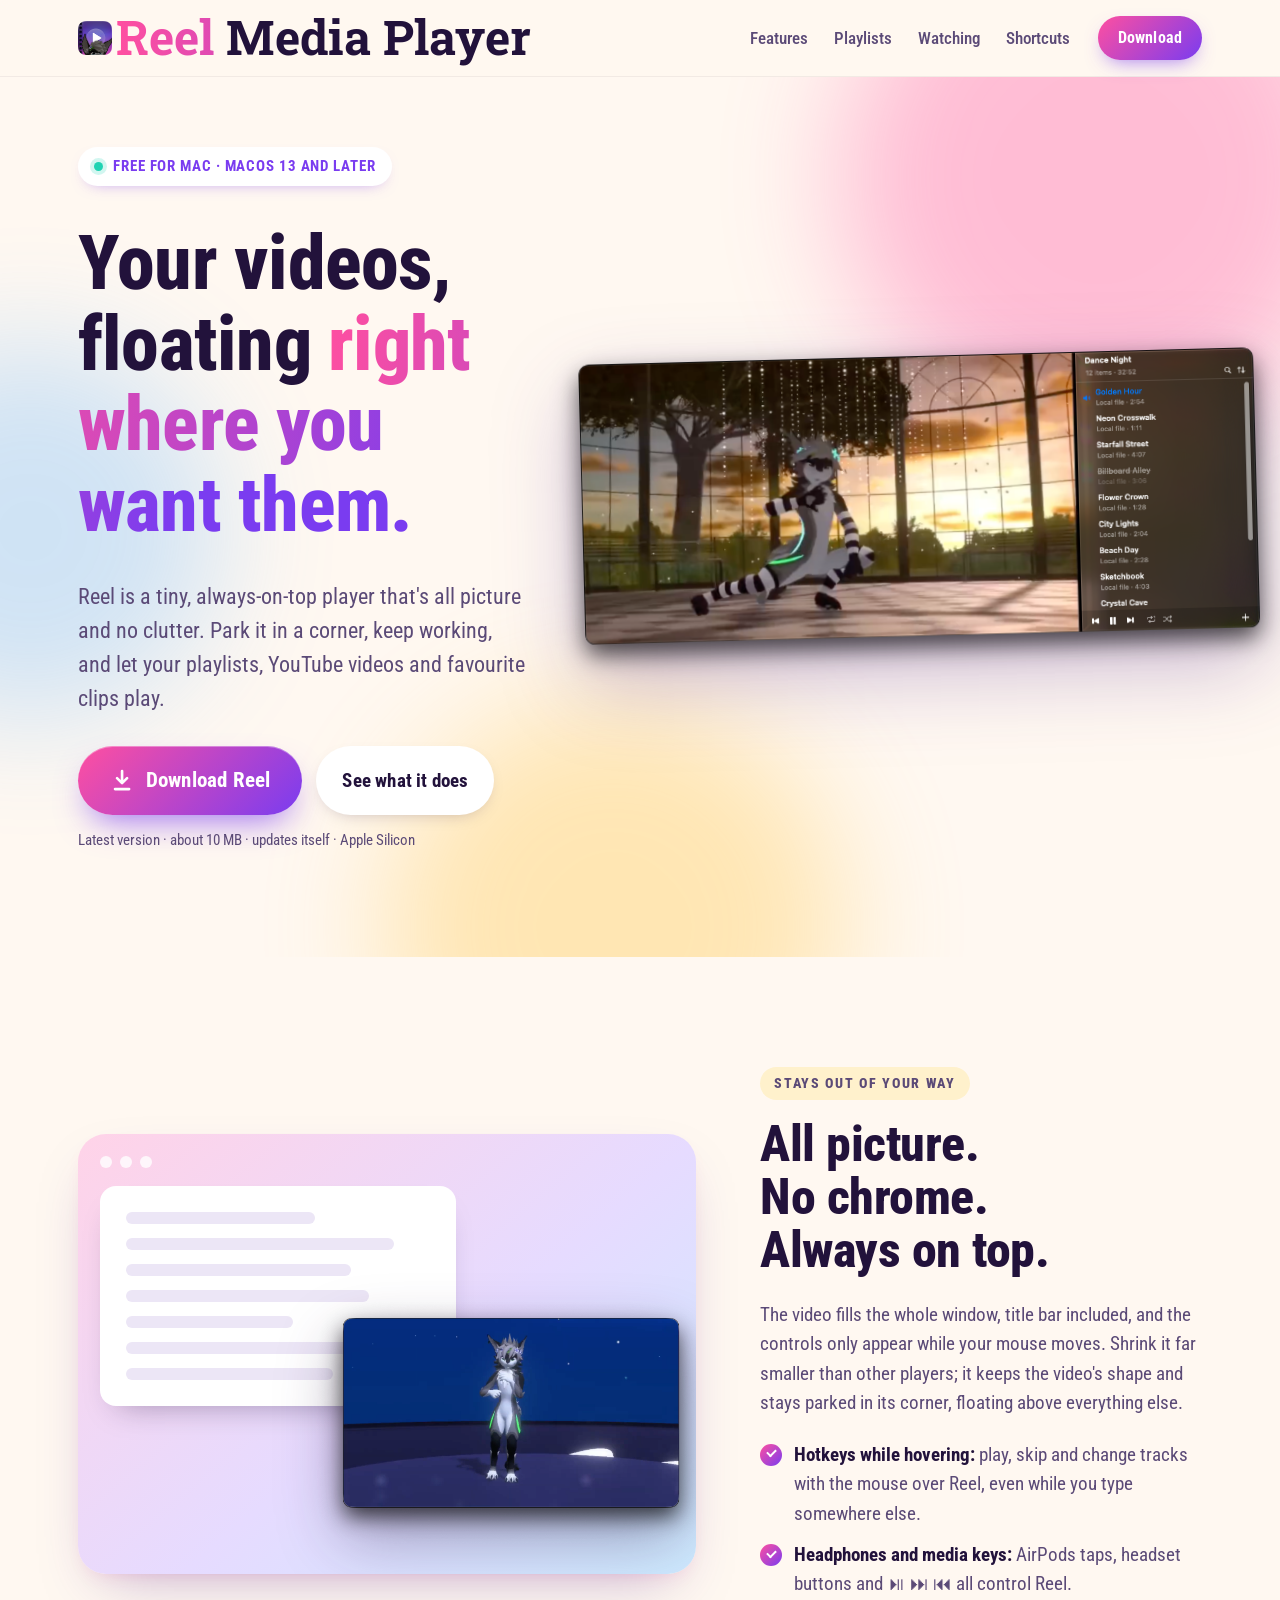
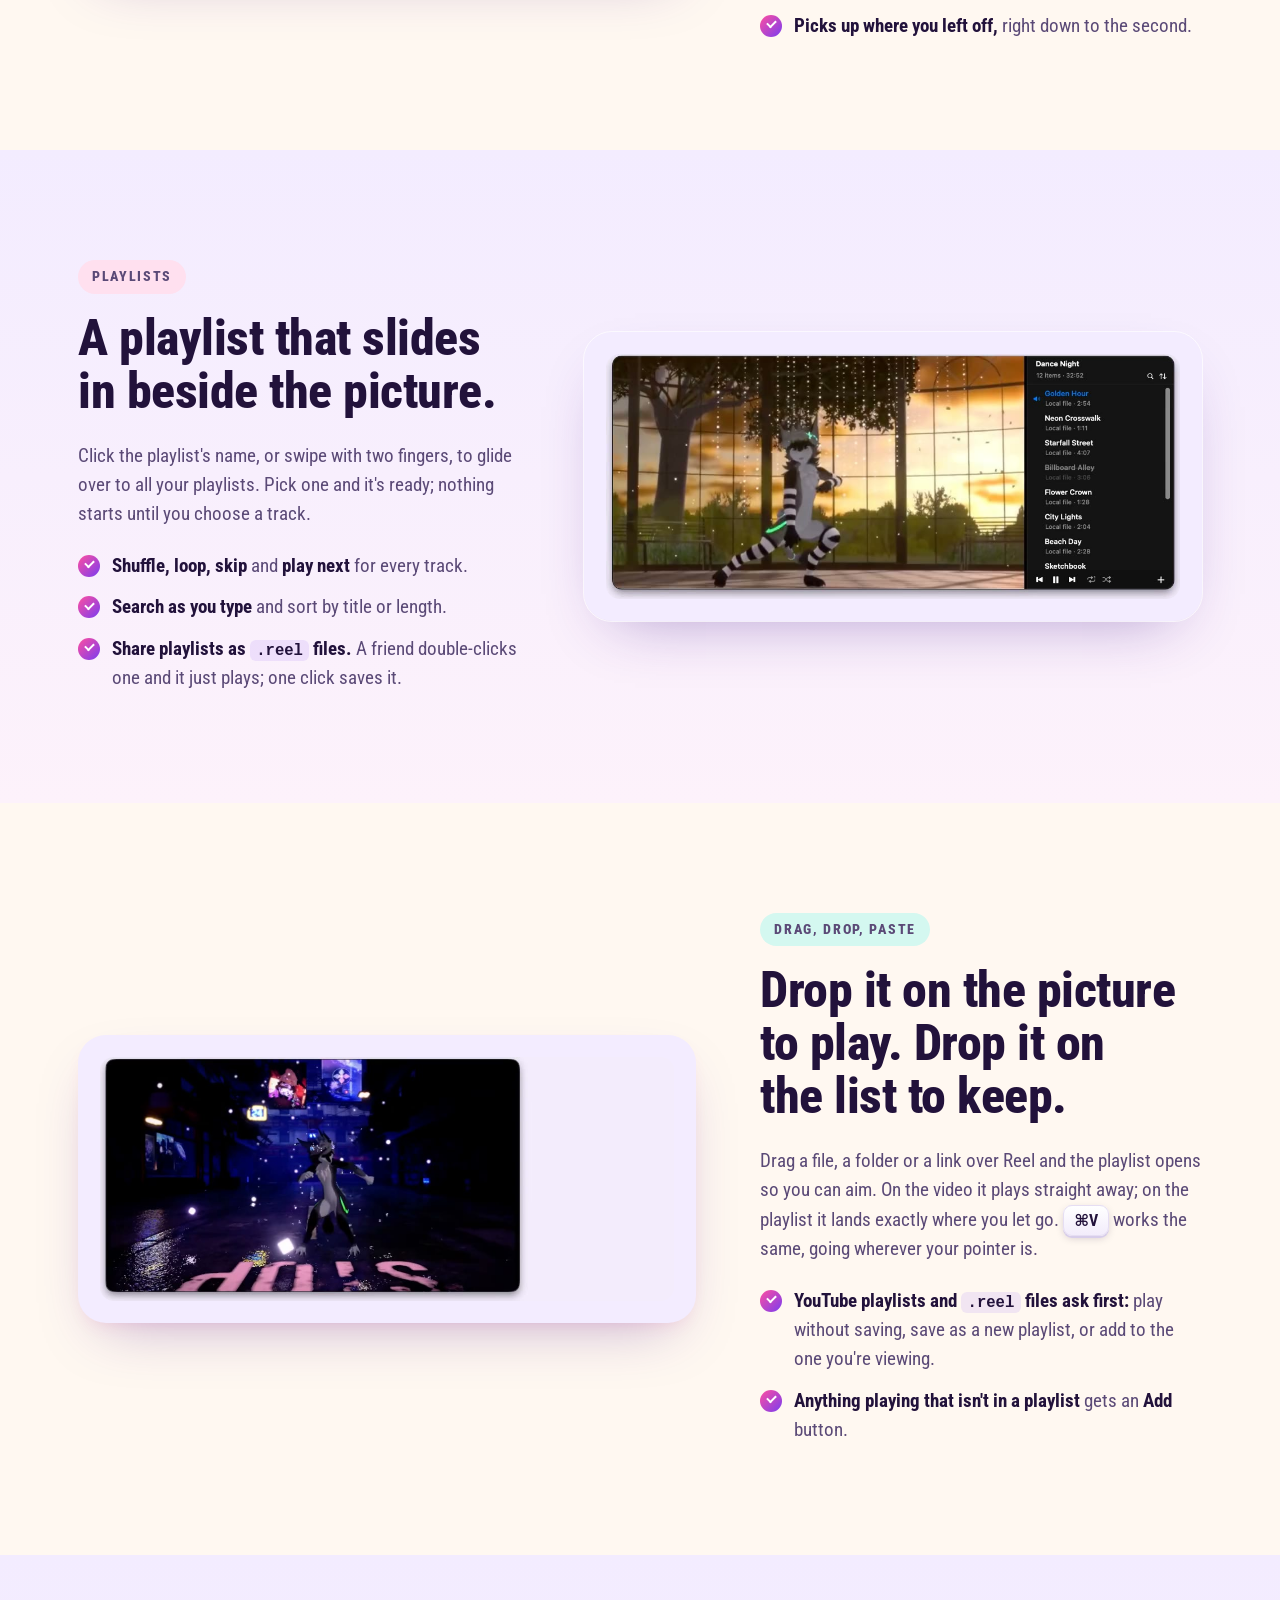
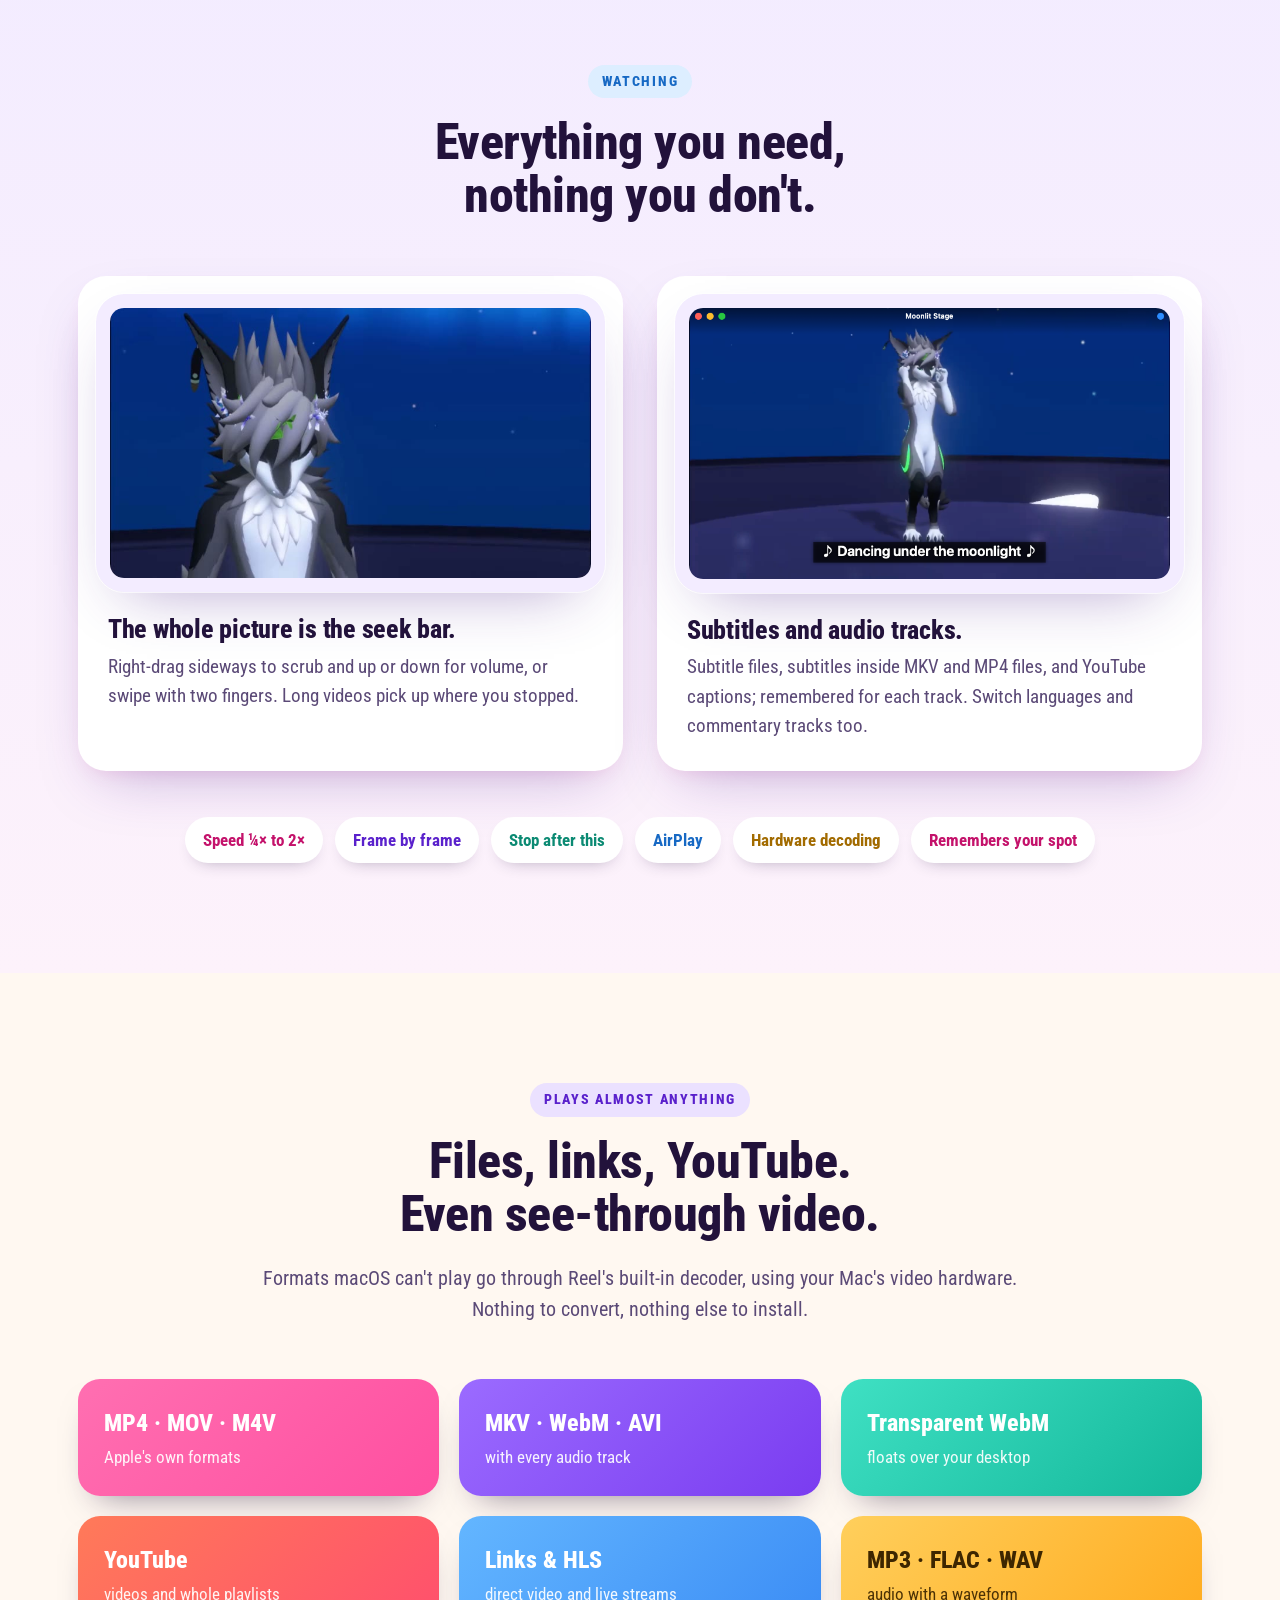
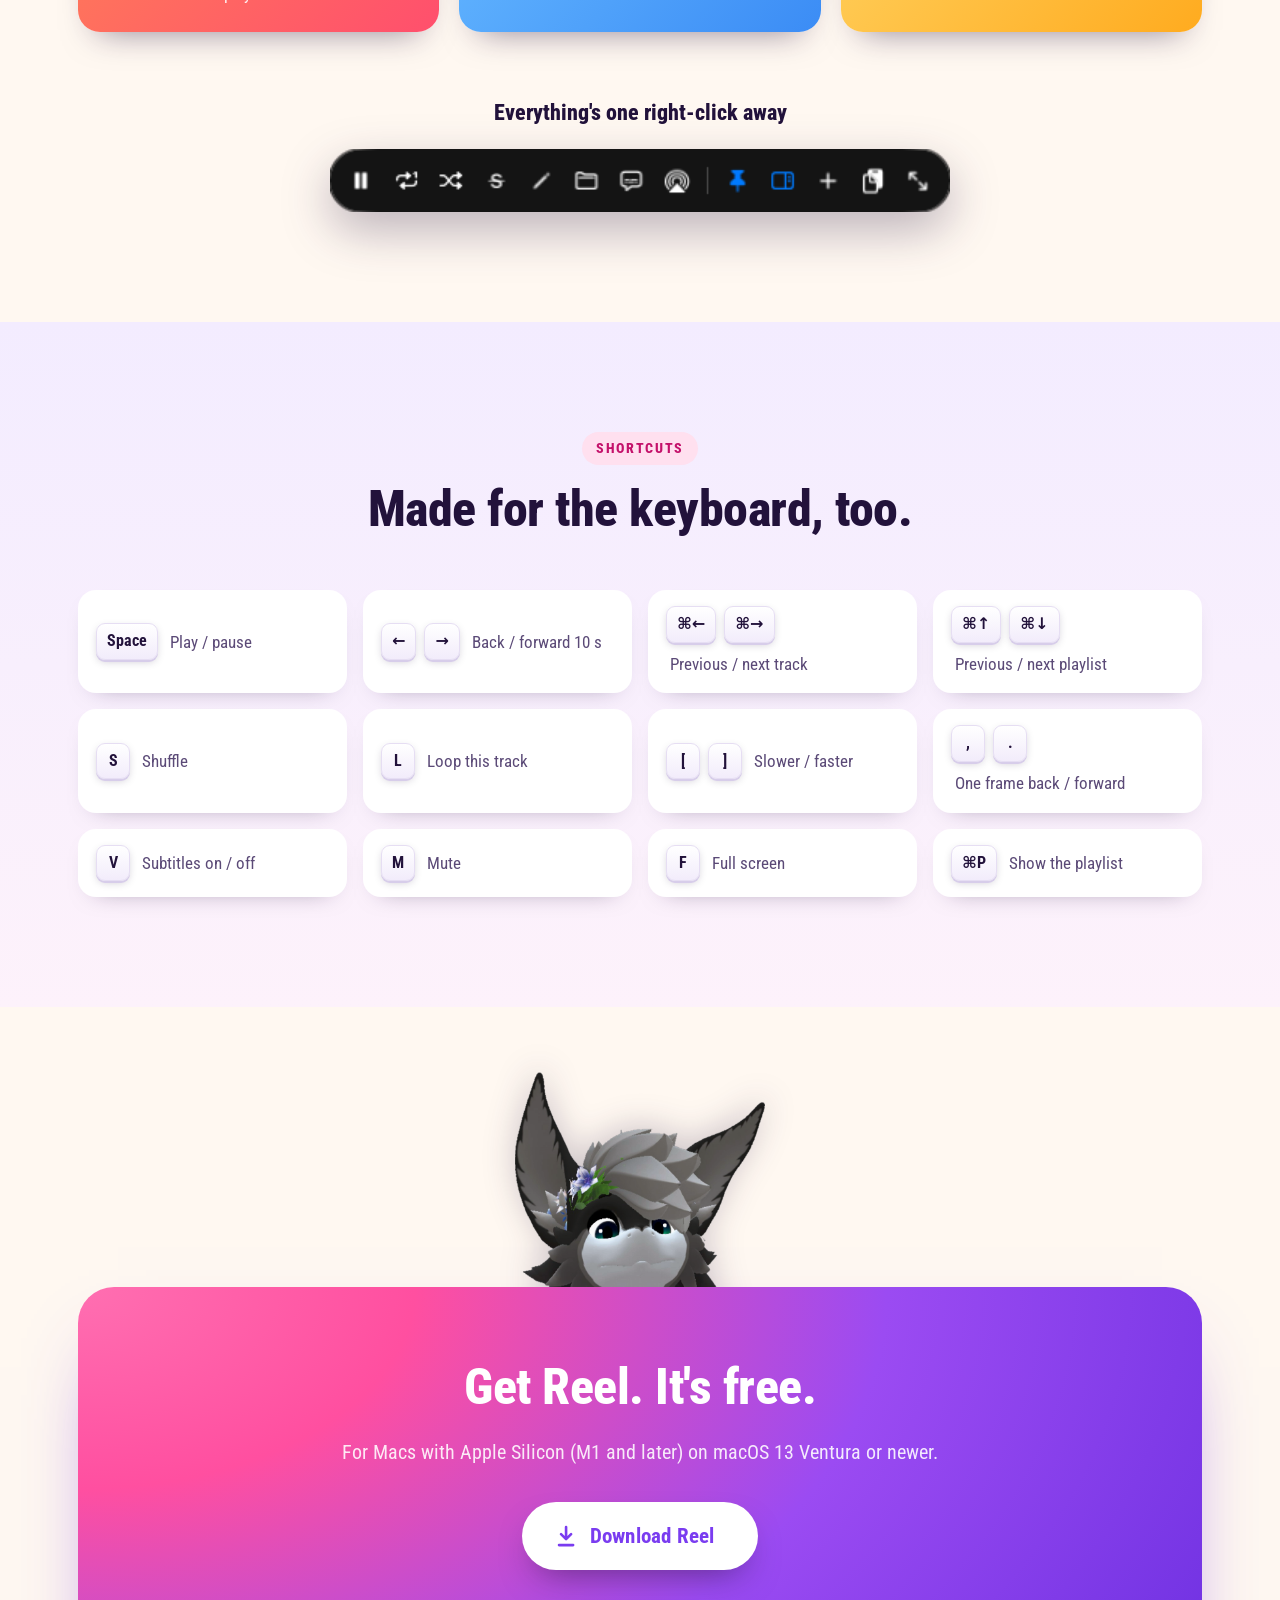
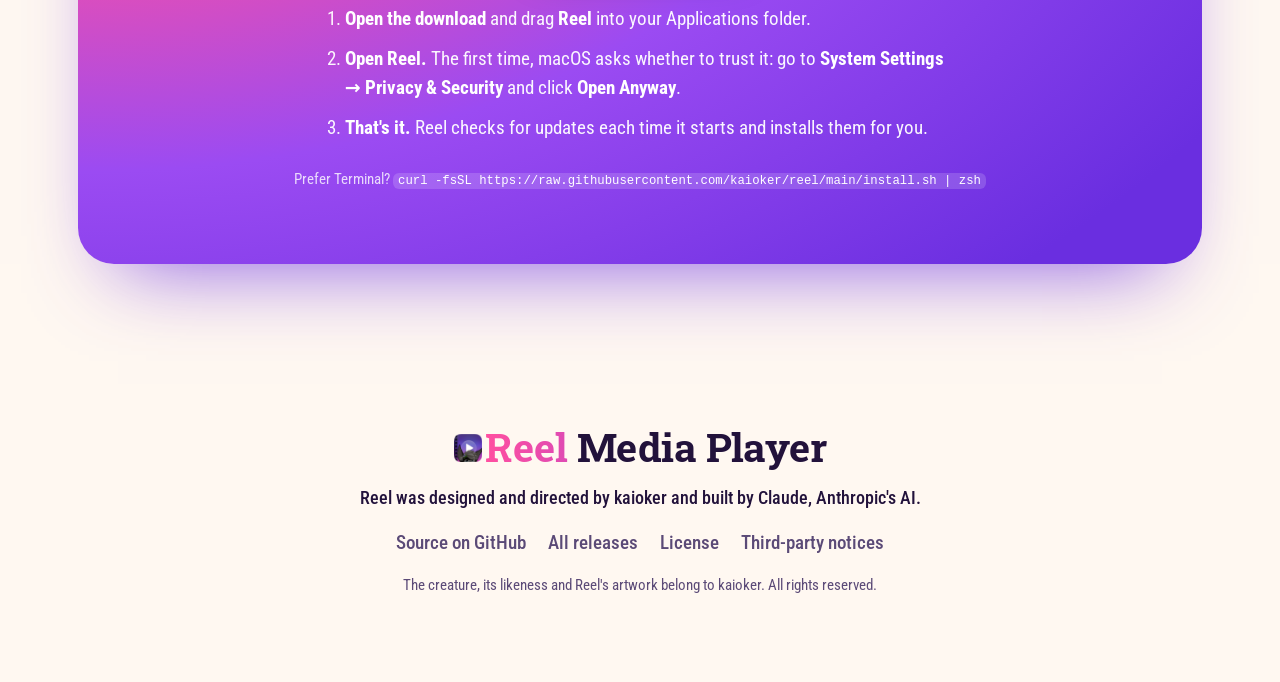
==== commit 212d98be: "Website: back to the previous page, keeping the relit creature Restores docs/ to the first version o" ====
--- a/docs/index.html
+++ b/docs/index.html
@@ -1,14 +1,14 @@
 <!doctype html>
-<html lang="en" class="no-js">
+<html lang="en">
 <head>
   <meta charset="utf-8">
   <meta name="viewport" content="width=device-width, initial-scale=1">
-  <title>Reel Media Player — big picture, tiny window. For Mac.</title>
-  <meta name="description" content="Reel is a free video player for Mac that floats above your work: all picture, no clutter. Playlists, YouTube, subtitles, transparent video and more.">
-  <meta name="theme-color" content="#ffffff">
+  <title>Reel Media Player — a tiny, always-on-top video player for Mac</title>
+  <meta name="description" content="Reel is a free, tiny, always-on-top video player for Mac: all picture, no clutter. Playlists, YouTube, subtitles, transparent video and more.">
+  <meta name="theme-color" content="#7a3cf0">
   <meta property="og:type" content="website">
   <meta property="og:title" content="Reel Media Player">
-  <meta property="og:description" content="Big picture. Tiny window. A free video player for Mac that floats above your work.">
+  <meta property="og:description" content="A tiny, always-on-top video player for Mac. All picture, no clutter. Free.">
   <meta property="og:image" content="https://kaioker.github.io/reel/assets/og-card.png">
   <meta property="og:image:width" content="1200">
   <meta property="og:image:height" content="630">
@@ -18,13 +18,13 @@
   <link rel="apple-touch-icon" href="assets/apple-touch-icon.png">
   <link rel="preconnect" href="https://fonts.googleapis.com">
   <link rel="preconnect" href="https://fonts.gstatic.com" crossorigin>
-  <link rel="stylesheet" href="https://fonts.googleapis.com/css2?family=Roboto+Condensed:wght@400;500;600;700;800;900&family=Roboto+Slab:wght@700&display=swap">
+  <link rel="stylesheet" href="https://fonts.googleapis.com/css2?family=Roboto+Condensed:wght@400;500;700;800&family=Roboto+Slab:wght@700&display=swap">
   <link rel="stylesheet" href="assets/site.css">
 </head>
 <body>
 
-<!-- The logo: icon on the left, "Reel Media Player" on the right, drawn as SVG so the text's cap height and
-     baseline sit exactly on the icon's top and bottom edges (Roboto Slab cap height = 0.7109 em). -->
+<!-- The logo: icon on the left, "Reel Media Player" on the right. Drawn as SVG so the text's cap height and
+     baseline land exactly on the icon's top and bottom edges (Roboto Slab cap height = 0.7109 em). -->
 <svg width="0" height="0" style="position:absolute" aria-hidden="true">
   <defs>
     <linearGradient id="reel-ink" x1="0" y1="0" x2="1" y2="0">
@@ -42,11 +42,12 @@
   <div class="wrap nav-row">
     <a class="lockup" href="#top" aria-label="Reel Media Player — home"><svg role="img" aria-label="Reel Media Player"><use href="#lockup"/></svg></a>
     <nav class="links" aria-label="Sections">
-      <a href="#story">Overview</a>
       <a href="#features">Features</a>
-      <a href="#download">Download</a>
+      <a href="#playlists">Playlists</a>
+      <a href="#watching">Watching</a>
+      <a href="#shortcuts">Shortcuts</a>
     </nav>
-    <a class="btn btn-small" href="https://github.com/kaioker/reel/releases/latest/download/Reel.zip">Download</a>
+    <a class="btn btn-small" href="#download">Download</a>
   </div>
 </header>
 
@@ -54,168 +55,201 @@
 
   <!-- Hero -->
   <section class="hero">
-    <div class="aura" aria-hidden="true"><i class="a1"></i><i class="a2"></i><i class="a3"></i><i class="a4"></i></div>
-    <div class="wrap hero-copy">
-      <p class="eyebrow reveal">Reel Media Player · free for Mac</p>
-      <h1 class="reveal">Big picture.<br><span class="grad">Tiny window.</span></h1>
-      <p class="lede reveal">A video player that floats above your work. All picture, no clutter, and always right where you left it.</p>
-      <div class="cta reveal">
-        <a class="btn btn-big" href="https://github.com/kaioker/reel/releases/latest/download/Reel.zip">
-          <svg class="i" viewBox="0 0 24 24" aria-hidden="true"><path d="M12 3v12m0 0-5-5m5 5 5-5M5 21h14" /></svg>Download Reel</a>
-        <a class="link-arrow" href="#story">See it in action <span aria-hidden="true">›</span></a>
-      </div>
-      <p class="fine reveal"><span data-version>Latest version</span> · macOS 13 or later · Apple Silicon</p>
-    </div>
-    <div class="wrap">
-      <div class="desktop hero-desk" data-tilt>
-        <div class="menubar" aria-hidden="true"><b></b><span></span><span></span><span></span><em></em></div>
-        <video class="clip hero-clip" data-clip="hero" muted loop playsinline width="1090" height="462" poster="assets/hero.png"
-               aria-label="Reel playing a dance video with its playlist open"></video>
-      </div>
-    </div>
-  </section>
-
-  <!-- Scroll story: big → tiny → on top -->
-  <section id="story" class="story" aria-label="Big when you want it, tiny when you don't, always on top">
-    <div class="story-pin">
-      <div class="story-captions" aria-hidden="true">
-        <h2 class="cap c1">Big when you<br><span class="grad">want it.</span></h2>
-        <h2 class="cap c2">Tiny when<br><span class="grad">you don't.</span></h2>
-        <h2 class="cap c3">And always<br><span class="grad">on top.</span></h2>
-      </div>
-      <div class="story-stage">
-        <div class="desktop story-desk">
-          <div class="menubar" aria-hidden="true"><b></b><span></span><span></span><span></span><em></em></div>
-          <div class="win doc" aria-hidden="true"><div class="tb"><i></i><i></i><i></i></div><p></p><p></p><p></p><p></p><p></p><p></p><p></p></div>
-          <div class="win web" aria-hidden="true"><div class="tb"><i></i><i></i><i></i><s></s></div><div class="hero-block"></div><div class="cols"><span></span><span></span><span></span></div></div>
-          <div class="floater"><video class="clip" data-clip="hero" muted loop playsinline width="1090" height="462" poster="assets/hero.png"
-                 aria-label="The Reel window shrinking into the corner, above other windows"></video></div>
-        </div>
-      </div>
-    </div>
-    <div class="story-static wrap">
-      <p>The video fills the whole window, title bar and all, and the controls only appear while your mouse moves. Shrink it
-        far smaller than other players; it keeps the video's shape, parks in its corner, and floats above everything else.</p>
-    </div>
-  </section>
-
-  <!-- Statement -->
-  <section class="statement">
-    <div class="wrap">
-      <h2 class="mega reveal">All picture.<br><span class="grad">No chrome.</span></h2>
-      <p class="lede center reveal">No toolbars, no frames, no clutter. Just the video, and everything else when you reach for it:
-        click to pause, right-drag to scrub, or press a key while your mouse is over it, even while you're typing somewhere else.</p>
-    </div>
-  </section>
-
-  <!-- Feature grid -->
-  <section id="features" class="features">
-    <div class="wrap">
-      <h2 class="section-title reveal">Everything you'd want.<br><span class="grad">Nothing you don't.</span></h2>
-
-      <div class="bento">
-        <article class="tile t-wide reveal">
-          <div class="tile-copy">
-            <p class="kicker pink">Playlists</p>
-            <h3>A playlist that slides in beside the picture.</h3>
-            <p>Click the name, or swipe with two fingers, to glide between your playlists. Shuffle, loop, skip, search, and share them as <code>.reel</code> files.</p>
-          </div>
-          <div class="tile-media"><video class="clip" data-clip="slide" muted loop playsinline width="1022" height="434" poster="assets/slide.png"
-               aria-label="The playlist sliding over to all playlists and back"></video></div>
+    <div class="blob b1"></div><div class="blob b2"></div><div class="blob b3"></div>
+    <div class="wrap hero-grid">
+      <div class="hero-copy">
+        <p class="eyebrow"><span class="dot"></span> Free for Mac · macOS 13 and later</p>
+        <h1>Your videos, floating <span class="hl">right where you want them.</span></h1>
+        <p class="lede">Reel is a tiny, always-on-top player that's all picture and no clutter. Park it in a corner,
+          keep working, and let your playlists, YouTube videos and favourite clips play.</p>
+        <div class="cta">
+          <a class="btn btn-big" href="https://github.com/kaioker/reel/releases/latest/download/Reel.zip">
+            <svg class="i" viewBox="0 0 24 24" aria-hidden="true"><path d="M12 3v12m0 0-5-5m5 5 5-5M5 21h14" /></svg>
+            Download Reel
+          </a>
+          <a class="btn btn-ghost" href="#features">See what it does</a>
+        </div>
+        <p class="fine"><span data-version>Latest version</span> · about 10 MB · updates itself · Apple Silicon</p>
+      </div>
+      <div class="hero-shot">
+        <img src="assets/player-playlist.png" width="1232" height="576" alt="Reel playing a dance video with its playlist open beside it">
+      </div>
+    </div>
+  </section>
+
+  <!-- Small and on top -->
+  <section id="features" class="band">
+    <div class="wrap split">
+      <div class="desk">
+        <div class="desk-bar"><span></span><span></span><span></span></div>
+        <div class="desk-doc">
+          <i style="width:62%"></i><i style="width:88%"></i><i style="width:74%"></i><i style="width:80%"></i>
+          <i style="width:55%"></i><i style="width:84%"></i><i style="width:68%"></i>
+        </div>
+        <img class="desk-player" src="assets/player-small.png" width="732" height="461" alt="A small Reel window floating over other work">
+      </div>
+      <div class="copy">
+        <p class="kicker k-sun">Stays out of your way</p>
+        <h2>All picture. No chrome. Always on top.</h2>
+        <p>The video fills the whole window, title bar included, and the controls only appear while your mouse moves.
+          Shrink it far smaller than other players; it keeps the video's shape and stays parked in its corner,
+          floating above everything else.</p>
+        <ul class="ticks">
+          <li><b>Hotkeys while hovering:</b> play, skip and change tracks with the mouse over Reel, even while you type somewhere else.</li>
+          <li><b>Headphones and media keys:</b> AirPods taps, headset buttons and ⏯ ⏭ ⏮ all control Reel.</li>
+          <li><b>Picks up where you left off,</b> right down to the second.</li>
+        </ul>
+      </div>
+    </div>
+  </section>
+
+  <!-- Playlists -->
+  <section id="playlists" class="band tint">
+    <div class="wrap split flip">
+      <figure class="stage">
+        <video autoplay muted loop playsinline preload="metadata" poster="assets/slide-poster.jpg" width="1022" height="436"
+               aria-label="Clicking the playlist's name slides over to all playlists, then into another one">
+          <source src="assets/slide.mp4" type="video/mp4">
+        </video>
+      </figure>
+      <div class="copy">
+        <p class="kicker k-pink">Playlists</p>
+        <h2>A playlist that slides in beside the picture.</h2>
+        <p>Click the playlist's name, or swipe with two fingers, to glide over to all your playlists. Pick one and
+          it's ready; nothing starts until you choose a track.</p>
+        <ul class="ticks">
+          <li><b>Shuffle, loop, skip</b> and <b>play next</b> for every track.</li>
+          <li><b>Search as you type</b> and sort by title or length.</li>
+          <li><b>Share playlists as <code>.reel</code> files.</b> A friend double-clicks one and it just plays; one click saves it.</li>
+        </ul>
+      </div>
+    </div>
+  </section>
+
+  <!-- Drop anything -->
+  <section class="band">
+    <div class="wrap split">
+      <figure class="stage">
+        <video autoplay muted loop playsinline preload="metadata" poster="assets/drop-poster.jpg" width="1139" height="485"
+               aria-label="Dragging a video over Reel opens the playlist, and it's added where it's dropped">
+          <source src="assets/drop.mp4" type="video/mp4">
+        </video>
+      </figure>
+      <div class="copy">
+        <p class="kicker k-mint">Drag, drop, paste</p>
+        <h2>Drop it on the picture to play. Drop it on the list to keep.</h2>
+        <p>Drag a file, a folder or a link over Reel and the playlist opens so you can aim. On the video it plays
+          straight away; on the playlist it lands exactly where you let go. <kbd>⌘V</kbd> works the same, going
+          wherever your pointer is.</p>
+        <ul class="ticks">
+          <li><b>YouTube playlists and <code>.reel</code> files ask first:</b> play without saving, save as a new playlist, or add to the one you're viewing.</li>
+          <li><b>Anything playing that isn't in a playlist</b> gets an <b>Add</b> button.</li>
+        </ul>
+      </div>
+    </div>
+  </section>
+
+  <!-- Watching -->
+  <section id="watching" class="band tint">
+    <div class="wrap">
+      <div class="center-head">
+        <p class="kicker k-sky">Watching</p>
+        <h2>Everything you need, nothing you don't.</h2>
+      </div>
+      <div class="cards2">
+        <article class="card">
+          <figure class="stage tight">
+            <video autoplay muted loop playsinline preload="metadata" poster="assets/scrub-poster.jpg" width="820" height="462"
+                   aria-label="Right-dragging across the video to seek">
+              <source src="assets/scrub.mp4" type="video/mp4">
+            </video>
+          </figure>
+          <h3>The whole picture is the seek bar.</h3>
+          <p>Right-drag sideways to scrub and up or down for volume, or swipe with two fingers. Long videos pick up where you stopped.</p>
         </article>
-
-        <article class="tile t-stat reveal">
-          <p class="kicker violet">Hardware decoding</p>
-          <p class="big-num grad">6%</p>
-          <p>of the processor to play 1080p HEVC. Video decodes on your Mac's media engine, so it stays cool and quiet.</p>
+        <article class="card">
+          <figure class="stage tight">
+            <img src="assets/player-subtitles.png" width="820" height="461" loading="lazy" alt="Reel showing a subtitle along the bottom of the video">
+          </figure>
+          <h3>Subtitles and audio tracks.</h3>
+          <p>Subtitle files, subtitles inside MKV and MP4 files, and YouTube captions; remembered for each track. Switch languages and commentary tracks too.</p>
         </article>
-
-        <article class="tile t-stat alt reveal">
-          <p class="kicker mint">Light</p>
-          <p class="big-num grad-mint">10 MB</p>
-          <p>Everything it needs is inside. Nothing else to install, and it updates itself.</p>
-        </article>
-
-        <article class="tile t-wide reveal">
-          <div class="tile-copy">
-            <p class="kicker sky">Drag, drop, paste</p>
-            <h3>Drop on the picture to play. Drop on the list to keep.</h3>
-            <p>The playlist opens as you drag, so you can aim. <kbd>⌘V</kbd> works the same, going wherever your pointer is.</p>
-          </div>
-          <div class="tile-media"><video class="clip" data-clip="drop" muted loop playsinline width="1116" height="486" poster="assets/drop.png"
-               aria-label="A video dragged over Reel, then dropped into the playlist"></video></div>
-        </article>
-
-        <article class="tile reveal">
-          <p class="kicker sun">Scrubbing</p>
-          <h3>The whole picture is the seek bar.</h3>
-          <div class="tile-media small"><video class="clip" data-clip="scrub" muted loop playsinline width="820" height="460" poster="assets/scrub.png"
-               aria-label="Right-dragging across the video to seek"></video></div>
-          <p>Right-drag sideways to scrub, up and down for volume.</p>
-        </article>
-
-        <article class="tile reveal">
-          <p class="kicker pink">Subtitles</p>
-          <h3>Subtitles and audio tracks, remembered.</h3>
-          <div class="tile-media small"><img src="assets/player-subtitles.png" width="820" height="461" loading="lazy" alt="A subtitle along the bottom of the video"></div>
-          <p>Subtitle files, subtitles inside MKV and MP4, and YouTube captions.</p>
-        </article>
-
-        <article class="tile reveal">
-          <p class="kicker violet">Keyboard</p>
-          <h3>Made for the keyboard.</h3>
-          <div class="keys">
-            <span><kbd>Space</kbd> Play</span><span><kbd>⌘→</kbd> Next</span><span><kbd>S</kbd> Shuffle</span>
-            <span><kbd>[</kbd><kbd>]</kbd> Speed</span><span><kbd>V</kbd> Subtitles</span><span><kbd>,</kbd><kbd>.</kbd> Frames</span>
-          </div>
-          <p>Speed from ¼× to 2×, frame by frame, stop after this one.</p>
-        </article>
-
-        <article class="tile t-wide formats-tile reveal">
-          <div class="tile-copy">
-            <p class="kicker mint">Plays almost anything</p>
-            <h3>Files, links, YouTube. Even see-through video.</h3>
-            <p>Formats macOS can't play go through Reel's built-in decoder. Nothing to convert.</p>
-          </div>
-          <ul class="fmt-cloud" aria-label="Supported formats">
-            <li class="f1">MP4</li><li class="f2">MKV</li><li class="f3">WebM</li><li class="f4">YouTube</li><li class="f5">MOV</li>
-            <li class="f6">Transparent WebM</li><li class="f2">HLS</li><li class="f1">MP3</li><li class="f5">FLAC</li><li class="f3">Bilibili</li>
-            <li class="f4">AVI</li><li class="f6">WAV</li>
-          </ul>
-        </article>
-
-        <article class="tile t-stat reveal">
-          <p class="kicker sky">Listening</p>
-          <svg class="tile-icon" viewBox="0 0 64 64" aria-hidden="true"><path d="M14 38v-6a18 18 0 0 1 36 0v6"/><rect x="10" y="36" width="10" height="16" rx="5"/><rect x="44" y="36" width="10" height="16" rx="5"/></svg>
-          <h3>Headphones and media keys.</h3>
-          <p>AirPods taps, headset buttons and ⏯ ⏭ ⏮ all control Reel. AirPlay to a TV, too.</p>
-        </article>
-
-        <article class="tile t-full menu-tile reveal">
-          <p class="kicker sun">One right-click away</p>
-          <img src="assets/menu-video.png" width="413" height="42" loading="lazy" alt="Reel's right-click menu: play, loop, shuffle, skip, rename, show in Finder, subtitles, AirPlay, on top, playlist, add, paste, full screen">
-        </article>
+      </div>
+      <ul class="chips">
+        <li class="c1">Speed ¼× to 2×</li><li class="c2">Frame by frame</li><li class="c3">Stop after this</li>
+        <li class="c4">AirPlay</li><li class="c5">Hardware decoding</li><li class="c6">Remembers your spot</li>
+      </ul>
+    </div>
+  </section>
+
+  <!-- Formats -->
+  <section class="band">
+    <div class="wrap">
+      <div class="center-head">
+        <p class="kicker k-violet">Plays almost anything</p>
+        <h2>Files, links, YouTube. Even see-through video.</h2>
+        <p class="sub">Formats macOS can't play go through Reel's built-in decoder, using your Mac's video hardware.
+          Nothing to convert, nothing else to install.</p>
+      </div>
+      <div class="formats">
+        <div class="fmt f1"><b>MP4 · MOV · M4V</b><span>Apple's own formats</span></div>
+        <div class="fmt f2"><b>MKV · WebM · AVI</b><span>with every audio track</span></div>
+        <div class="fmt f3"><b>Transparent WebM</b><span>floats over your desktop</span></div>
+        <div class="fmt f4"><b>YouTube</b><span>videos and whole playlists</span></div>
+        <div class="fmt f5"><b>Links &amp; HLS</b><span>direct video and live streams</span></div>
+        <div class="fmt f6"><b>MP3 · FLAC · WAV</b><span>audio with a waveform</span></div>
+      </div>
+      <div class="menus">
+        <p class="menus-label">Everything's one right-click away</p>
+        <img src="assets/menu-video.png" width="413" height="42" loading="lazy" alt="Reel's right-click menu on the video: play, loop, shuffle, skip, rename, show in Finder, subtitles, AirPlay, then on top, playlist, add, paste and full screen">
+      </div>
+    </div>
+  </section>
+
+  <!-- Shortcuts -->
+  <section id="shortcuts" class="band tint">
+    <div class="wrap">
+      <div class="center-head">
+        <p class="kicker k-pink">Shortcuts</p>
+        <h2>Made for the keyboard, too.</h2>
+      </div>
+      <div class="keys">
+        <div><kbd>Space</kbd><span>Play / pause</span></div>
+        <div><kbd>←</kbd><kbd>→</kbd><span>Back / forward 10 s</span></div>
+        <div><kbd>⌘←</kbd><kbd>⌘→</kbd><span>Previous / next track</span></div>
+        <div><kbd>⌘↑</kbd><kbd>⌘↓</kbd><span>Previous / next playlist</span></div>
+        <div><kbd>S</kbd><span>Shuffle</span></div>
+        <div><kbd>L</kbd><span>Loop this track</span></div>
+        <div><kbd>[</kbd><kbd>]</kbd><span>Slower / faster</span></div>
+        <div><kbd>,</kbd><kbd>.</kbd><span>One frame back / forward</span></div>
+        <div><kbd>V</kbd><span>Subtitles on / off</span></div>
+        <div><kbd>M</kbd><span>Mute</span></div>
+        <div><kbd>F</kbd><span>Full screen</span></div>
+        <div><kbd>⌘P</kbd><span>Show the playlist</span></div>
       </div>
     </div>
   </section>
 
   <!-- Download -->
-  <section id="download" class="download">
-    <div class="wrap">
-      <div class="dl-wrap reveal">
+  <section id="download" class="band">
+    <div class="wrap">
+      <div class="dl-wrap">
         <img class="peek" src="assets/creature-peek.png" width="766" height="900" alt="" aria-hidden="true">
         <div class="dl">
+        <div class="dl-inner">
           <h2>Get Reel. It's free.</h2>
-          <p class="sub">For Macs with Apple Silicon on macOS 13 Ventura or newer.</p>
+          <p class="sub">For Macs with Apple Silicon (M1 and later) on macOS 13 Ventura or newer.</p>
           <a class="btn btn-big btn-light" href="https://github.com/kaioker/reel/releases/latest/download/Reel.zip">
             <svg class="i" viewBox="0 0 24 24" aria-hidden="true"><path d="M12 3v12m0 0-5-5m5 5 5-5M5 21h14" /></svg>
-            Download Reel <span class="ver" data-version-short></span></a>
+            Download Reel <span class="ver" data-version-short></span>
+          </a>
           <ol class="steps">
-            <li><b>Open the download</b> and drag <b>Reel</b> into Applications.</li>
+            <li><b>Open the download</b> and drag <b>Reel</b> into your Applications folder.</li>
             <li><b>Open Reel.</b> The first time, macOS asks whether to trust it: go to <b>System Settings → Privacy &amp; Security</b> and click <b>Open Anyway</b>.</li>
             <li><b>That's it.</b> Reel checks for updates each time it starts and installs them for you.</li>
           </ol>
           <p class="fine light">Prefer Terminal? <code>curl -fsSL https://raw.githubusercontent.com/kaioker/reel/main/install.sh | zsh</code></p>
+        </div>
         </div>
       </div>
     </div>
--- a/docs/assets/site.css
+++ b/docs/assets/site.css
@@ -1,238 +1,213 @@
-/* Reel Media Player — site styles. Roboto Slab for the logo, Roboto Condensed for everything else.
-   Bright and glossy: white space, big type, luminous pastel light, real windows floating on it. */
+/* Reel Media Player — site styles. Roboto Slab for the logo, Roboto Condensed for everything else. */
 :root {
   color-scheme: light;
-  --bg: #ffffff;
-  --soft: #f7f4ff;
-  --ink: #1d1230;
-  --ink-2: #5e5274;
-  --line: rgba(29, 18, 48, .08);
+  --cream: #fff8f1;
+  --paper: #ffffff;
+  --tint: #f3ecff;          /* also the backdrop baked into the animation clips */
+  --ink: #22123b;
+  --ink-soft: #5b4a77;
   --violet: #7a3cf0;
   --pink: #ff4fa0;
   --sun: #ffc542;
   --mint: #20d3b3;
   --sky: #45a6ff;
-  --grad: linear-gradient(100deg, #ff4fa0 0%, #c14be8 45%, #7a3cf0 100%);
-  --radius: 34px;
-  --wrap: 1240px;
-  --ease: cubic-bezier(.2, .7, .1, 1);
+  --radius: 28px;
+  --shadow: 0 24px 60px -24px rgba(74, 31, 140, .35), 0 8px 20px -12px rgba(255, 79, 160, .25);
+  --wrap: 1180px;
 }
 * { box-sizing: border-box; }
 html { scroll-behavior: smooth; }
 body {
-  margin: 0; background: var(--bg); color: var(--ink);
-  font-family: "Roboto Condensed", system-ui, sans-serif; font-size: 20px; line-height: 1.5;
-  -webkit-font-smoothing: antialiased; text-rendering: optimizeLegibility; overflow-x: clip;
-}
-img, video { display: block; max-width: 100%; height: auto; }
+  margin: 0; background: var(--cream); color: var(--ink);
+  font-family: "Roboto Condensed", system-ui, sans-serif; font-size: 19px; line-height: 1.55;
+  -webkit-font-smoothing: antialiased; text-rendering: optimizeLegibility;
+}
+img, video { max-width: 100%; height: auto; display: block; }
 a { color: var(--violet); }
-code { overflow-wrap: anywhere; font-family: ui-monospace, SFMono-Regular, Menlo, monospace; font-size: .8em; background: rgba(122, 60, 240, .08); padding: .12em .45em; border-radius: 7px; }
-.wrap { max-width: var(--wrap); margin: 0 auto; padding: 0 32px; }
-h1, h2, h3 { margin: 0; font-weight: 800; letter-spacing: -.02em; line-height: 1.02; text-wrap: balance; }
-p { margin: 0; }
-.grad { background: var(--grad); -webkit-background-clip: text; background-clip: text; color: transparent; }
-.grad-mint { background: linear-gradient(100deg, #20d3b3, #45a6ff); -webkit-background-clip: text; background-clip: text; color: transparent; }
-
-/* Reveal on scroll */
-.reveal { opacity: 0; transform: translateY(34px); transition: opacity .9s var(--ease), transform .9s var(--ease); }
-.reveal.in { opacity: 1; transform: none; }
-.no-js .reveal { opacity: 1; transform: none; }
-
-/* Logo lockup */
+code { overflow-wrap: anywhere; font-family: ui-monospace, SFMono-Regular, Menlo, monospace; font-size: .82em; background: rgba(122, 60, 240, .1); padding: .1em .4em; border-radius: 6px; }
+.wrap { max-width: var(--wrap); margin: 0 auto; padding: 0 28px; }
+h1, h2, h3 { font-weight: 800; letter-spacing: -.01em; line-height: 1.06; margin: 0 0 .45em; text-wrap: balance; }
+.lede, .sub, .copy p { text-wrap: pretty; }
+h1 { font-size: clamp(44px, 6vw, 76px); }
+h2 { font-size: clamp(32px, 4vw, 50px); }
+h3 { font-size: 26px; }
+p { margin: 0 0 1em; }
+
+/* Logo lockup (the SVG keeps the text's cap height and baseline on the icon's top and bottom edges) */
 .lockup { display: inline-flex; color: var(--ink); line-height: 0; }
-.lockup svg { height: 30px; width: calc(30px * 13.32); overflow: visible; }
-.lockup.small svg { height: 26px; width: calc(26px * 13.32); }
+.lockup svg { overflow: visible; }          /* the "y" in Player hangs below the baseline (= the icon's bottom edge) */
+.lockup svg { height: 34px; width: calc(34px * 13.32); }
+.lockup.small svg { height: 28px; width: calc(28px * 13.32); }
 
 /* Nav */
-.nav { position: sticky; top: 0; z-index: 50; background: rgba(255, 255, 255, .72);
-  backdrop-filter: saturate(1.8) blur(20px); -webkit-backdrop-filter: saturate(1.8) blur(20px); border-bottom: 1px solid var(--line); }
-.nav-row { display: flex; align-items: center; gap: 30px; height: 64px; }
-.links { display: flex; gap: 28px; margin-left: auto; font-size: 16px; font-weight: 500; }
-.links a { color: var(--ink-2); text-decoration: none; transition: color .2s; }
-.links a:hover { color: var(--ink); }
+.nav { position: sticky; top: 0; z-index: 20; background: rgba(255, 248, 241, .82);
+  backdrop-filter: saturate(1.6) blur(14px); -webkit-backdrop-filter: saturate(1.6) blur(14px);
+  border-bottom: 1px solid rgba(34, 18, 59, .06); }
+.nav-row { display: flex; align-items: center; gap: 28px; height: 76px; }
+.links { display: flex; gap: 26px; margin-left: auto; font-weight: 500; font-size: 17px; }
+.links a { color: var(--ink-soft); text-decoration: none; }
+.links a:hover { color: var(--violet); }
 
 /* Buttons */
-.btn { display: inline-flex; align-items: center; gap: .5em; white-space: nowrap; border-radius: 999px; text-decoration: none;
-  font-weight: 700; transition: transform .25s var(--ease), box-shadow .25s var(--ease), filter .25s; }
-.btn .i { width: 1.1em; height: 1.1em; fill: none; stroke: currentColor; stroke-width: 2.6; stroke-linecap: round; stroke-linejoin: round; }
-.btn-small { padding: 8px 18px; font-size: 15px; color: #fff; background: var(--grad); }
-.btn-big { padding: 17px 32px; font-size: 21px; color: #fff; background: var(--grad);
-  box-shadow: 0 18px 40px -16px rgba(122, 60, 240, .7), inset 0 1px 0 rgba(255, 255, 255, .35); }
-.btn-light { color: var(--violet); background: #fff; box-shadow: 0 18px 40px -18px rgba(29, 18, 48, .5); }
-.btn:hover { transform: translateY(-2px) scale(1.02); filter: saturate(1.1); }
-.btn:active { transform: none; }
+.btn { display: inline-flex; align-items: center; gap: .55em; white-space: nowrap; border-radius: 999px; text-decoration: none;
+  font-weight: 700; letter-spacing: .01em; transition: transform .18s ease, box-shadow .18s ease, background .18s; }
+.btn .i { width: 1.15em; height: 1.15em; fill: none; stroke: currentColor; stroke-width: 2.6; stroke-linecap: round; stroke-linejoin: round; }
+.btn-small { padding: 10px 20px; font-size: 16px; color: #fff; background: linear-gradient(135deg, var(--pink), var(--violet)); box-shadow: 0 8px 20px -8px rgba(122, 60, 240, .7); }
+.btn-big { padding: 18px 32px; font-size: 21px; color: #fff; background: linear-gradient(135deg, var(--pink), var(--violet));
+  box-shadow: 0 16px 34px -12px rgba(122, 60, 240, .75), inset 0 1px 0 rgba(255, 255, 255, .35); }
+.btn-ghost { padding: 18px 26px; font-size: 19px; color: var(--ink); background: var(--paper); box-shadow: 0 6px 18px -10px rgba(34, 18, 59, .35); }
+.btn-light { color: var(--violet); background: #fff; box-shadow: 0 16px 34px -14px rgba(34, 18, 59, .55); }
+.btn:hover { transform: translateY(-2px); }
+.btn:active { transform: translateY(0); }
 .btn:focus-visible, a:focus-visible { outline: 3px solid var(--sun); outline-offset: 3px; }
-.link-arrow { font-size: 21px; font-weight: 600; text-decoration: none; color: var(--violet); }
-.link-arrow span { display: inline-block; transition: transform .25s var(--ease); }
-.link-arrow:hover span { transform: translateX(4px); }
 
 /* Hero */
-.hero { position: relative; padding: 96px 0 40px; text-align: center; }
-.aura { position: absolute; inset: -10% 0 auto; height: 1100px; pointer-events: none; z-index: -1; overflow: hidden; }
-.aura i { position: absolute; border-radius: 50%; filter: blur(90px); opacity: .55; animation: drift 18s ease-in-out infinite alternate; }
-.a1 { width: 640px; height: 640px; left: 8%; top: 80px; background: #ffd0e6; }
-.a2 { width: 620px; height: 620px; right: 4%; top: 20px; background: #e2d4ff; animation-delay: -6s; }
-.a3 { width: 520px; height: 520px; left: 34%; top: 420px; background: #cfe9ff; animation-delay: -12s; }
-.a4 { width: 420px; height: 420px; right: 18%; top: 560px; background: #fff0c4; animation-delay: -3s; }
-@keyframes drift { to { transform: translate(40px, -30px) scale(1.08); } }
-.eyebrow { font-size: 19px; font-weight: 700; color: var(--pink); letter-spacing: .01em; }
-.hero h1 { font-size: clamp(60px, 10vw, 140px); font-weight: 900; margin-top: 14px; letter-spacing: -.035em; line-height: .95; }
-.lede { font-size: clamp(21px, 2vw, 26px); color: var(--ink-2); max-width: 640px; margin: 26px auto 0; line-height: 1.4; }
-.lede.center { text-align: center; }
-.cta { display: flex; justify-content: center; align-items: center; flex-wrap: wrap; gap: 28px; margin-top: 36px; }
-.fine { font-size: 15px; color: var(--ink-2); margin-top: 18px; }
-
-/* The "desktop": a bright wallpaper with a menu bar, Reel's real window floating on it */
-.desktop { position: relative; border-radius: 28px; overflow: hidden;
-  background:
-    radial-gradient(60% 80% at 15% 20%, #ffd6ea 0%, transparent 60%),
-    radial-gradient(55% 75% at 85% 15%, #dccfff 0%, transparent 60%),
-    radial-gradient(60% 70% at 70% 90%, #c9e8ff 0%, transparent 60%),
-    radial-gradient(50% 60% at 20% 95%, #fff0c7 0%, transparent 60%),
-    linear-gradient(135deg, #fff4f9, #f2eeff 50%, #eef7ff);
-  box-shadow: 0 50px 100px -40px rgba(76, 40, 140, .45), 0 0 0 1px rgba(29, 18, 48, .06); }
-.menubar { display: flex; align-items: center; gap: 18px; height: 28px; padding: 0 16px; background: rgba(255, 255, 255, .55);
-  backdrop-filter: blur(10px); -webkit-backdrop-filter: blur(10px); }
-.menubar b { width: 12px; height: 12px; border-radius: 4px; background: rgba(29, 18, 48, .55); }
-.menubar span { width: 44px; height: 7px; border-radius: 4px; background: rgba(29, 18, 48, .18); }
-.menubar em { margin-left: auto; width: 90px; height: 7px; border-radius: 4px; background: rgba(29, 18, 48, .18); }
-.hero-desk { margin-top: 64px; aspect-ratio: 16 / 9; display: grid; place-items: center; padding: 6% 7% 8%;
-  transform-origin: 50% 0; transform: perspective(1800px) rotateX(calc(var(--tilt, 1) * 16deg)) scale(calc(1 - var(--tilt, 1) * .06)); }
-.hero-desk .menubar { position: absolute; inset: 0 0 auto; }
-.hero-clip { width: 100%; filter: drop-shadow(0 30px 40px rgba(40, 18, 80, .35)); }
-
-/* Scroll story (pinned): the window goes from big to tiny, in the corner, above other work */
-.story { position: relative; height: 320vh; margin-top: 90px; }
-.story-pin { position: sticky; top: 64px; height: calc(100vh - 64px); display: grid; grid-template-columns: minmax(0, 4fr) minmax(0, 8fr);
-  align-items: center; gap: 40px; max-width: var(--wrap); margin: 0 auto; padding: 0 32px; }
-.story-captions { position: relative; height: 3.4em; font-size: clamp(42px, 5vw, 76px); }
-.cap { position: absolute; inset: 0; font-size: 1em; opacity: 0; transform: translateY(30px); transition: opacity .6s var(--ease), transform .6s var(--ease); }
-.story[data-step="1"] .c1, .story[data-step="2"] .c2, .story[data-step="3"] .c3 { opacity: 1; transform: none; }
-.story-desk { aspect-ratio: 16 / 10; }
-.story-desk .menubar { position: absolute; inset: 0 0 auto; z-index: 1; }
-.win { position: absolute; background: rgba(255, 255, 255, .92); border-radius: 14px; box-shadow: 0 24px 50px -24px rgba(40, 18, 80, .35), 0 0 0 1px rgba(29, 18, 48, .05);
-  opacity: var(--work, 0); transform: translateY(calc((1 - var(--work, 0)) * 30px)); }
-.win .tb { display: flex; gap: 7px; padding: 12px 14px; border-bottom: 1px solid var(--line); }
-.win .tb i { width: 11px; height: 11px; border-radius: 50%; background: #e7e1ef; }
-.win .tb s { margin-left: 14px; flex: 1; height: 11px; border-radius: 6px; background: #f0ecf6; }
-.doc { left: 6%; top: 12%; width: 44%; height: 70%; padding-bottom: 10px; }
-.doc p { height: 10px; margin: 16px 20px 0; border-radius: 5px; background: #ece6f4; }
-.doc p:nth-child(2n) { width: 70%; } .doc p:nth-child(3n) { width: 82%; }
-.web { right: 5%; top: 18%; width: 46%; height: 62%; }
-.web .hero-block { height: 40%; margin: 14px; border-radius: 10px; background: linear-gradient(120deg, #ffe0ef, #e6dcff); }
-.web .cols { display: grid; grid-template-columns: repeat(3, 1fr); gap: 10px; margin: 0 14px; }
-.web .cols span { height: 70px; border-radius: 9px; background: #f2eef8; }
-.floater { position: absolute; z-index: 2; width: 86%; left: 7%; top: 14%;
-  transform-origin: 100% 100%;
-  transform: translate(calc(var(--shrink, 0) * 3%), calc(var(--shrink, 0) * 12%)) scale(calc(1 - var(--shrink, 0) * .62)); }
-.floater video { width: 100%; filter: drop-shadow(0 26px 36px rgba(40, 18, 80, .38)); }
-.story-static { display: none; }
-
-/* Statement */
-.statement { padding: 170px 0 120px; text-align: center; }
-.mega { font-size: clamp(56px, 9vw, 128px); font-weight: 900; letter-spacing: -.035em; line-height: .95; }
-
-/* Feature grid */
-.features { padding: 60px 0 140px; }
-.section-title { text-align: center; font-size: clamp(42px, 5.6vw, 80px); font-weight: 900; letter-spacing: -.03em; margin-bottom: 64px; }
-.bento { display: grid; grid-template-columns: repeat(3, minmax(0, 1fr)); gap: 22px; }
-.tile { position: relative; background: var(--soft); border-radius: var(--radius); padding: 34px; overflow: hidden;
-  display: flex; flex-direction: column; gap: 14px; transition: transform .5s var(--ease), box-shadow .5s var(--ease); }
-.tile:hover { transform: translateY(-4px); box-shadow: 0 30px 60px -36px rgba(76, 40, 140, .45); }
-.tile h3 { font-size: 30px; }
-.tile p { color: var(--ink-2); font-size: 18px; }
-.tile .big-num.grad, .tile .big-num.grad-mint { color: transparent; }
-.tile .kicker { font-size: 15px; }
-.t-wide { grid-column: span 2; display: grid; grid-template-columns: minmax(0, 5fr) minmax(0, 7fr); align-items: center; gap: 30px; }
-.t-full { grid-column: 1 / -1; }
-.tile-copy { display: flex; flex-direction: column; gap: 14px; }
-.tile-media video, .tile-media img { width: 100%; filter: drop-shadow(0 18px 26px rgba(40, 18, 80, .3)); }
-.tile-media.small { margin: 6px -6px; }
-.kicker { font-size: 15px; font-weight: 800; letter-spacing: .04em; text-transform: uppercase; }
-.kicker.pink { color: #e3197a; } .kicker.violet { color: #6a2ee0; } .kicker.mint { color: #0b9a80; }
-.kicker.sky { color: #1a74d6; } .kicker.sun { color: #c27d00; }
-.t-stat { justify-content: flex-end; min-height: 300px; }
-.t-stat.alt { background: linear-gradient(160deg, #effcf8, #eaf4ff); }
-.tile .big-num { font-size: clamp(80px, 9vw, 132px); color: var(--ink); font-weight: 900; letter-spacing: -.04em; line-height: .9; }
-.tile-icon { width: 76px; height: 76px; fill: none; stroke: var(--sky); stroke-width: 4; stroke-linecap: round; margin-bottom: auto; }
-.keys { display: flex; flex-wrap: wrap; gap: 10px 14px; font-size: 16px; color: var(--ink-2); }
-.keys span { display: inline-flex; align-items: center; gap: 5px; }
-kbd { font-family: "Roboto Condensed", system-ui, sans-serif; font-weight: 700; font-size: 15px; min-width: 30px; text-align: center;
-  padding: 4px 9px; border-radius: 8px; background: linear-gradient(#fff, #f3eefb); color: var(--ink);
-  box-shadow: 0 2px 0 #dcd3ec, 0 3px 8px -3px rgba(29, 18, 48, .25); border: 1px solid #e8e1f3; }
-.fmt-cloud { list-style: none; padding: 0; margin: 0; display: flex; flex-wrap: wrap; gap: 12px; justify-content: center; }
-.fmt-cloud li { font-weight: 800; font-size: 20px; padding: 12px 20px; border-radius: 999px; color: #fff; box-shadow: 0 12px 24px -14px rgba(29, 18, 48, .5); }
-.fmt-cloud .f1 { background: linear-gradient(135deg, #ff7ab8, #ff4fa0); } .fmt-cloud .f2 { background: linear-gradient(135deg, #9d70ff, #7a3cf0); }
-.fmt-cloud .f3 { background: linear-gradient(135deg, #3ee0c2, #13b597); } .fmt-cloud .f4 { background: linear-gradient(135deg, #ff8a63, #ff4f6d); }
-.fmt-cloud .f5 { background: linear-gradient(135deg, #6cbaff, #3b8cf5); } .fmt-cloud .f6 { background: linear-gradient(135deg, #ffd166, #ffab1f); color: #3d2600; }
-.menu-tile { align-items: center; text-align: center; padding: 48px 34px; background: linear-gradient(120deg, #fff1f8, #f1ecff 50%, #eaf5ff); }
-.menu-tile img { width: min(100%, 520px); margin-top: 12px; filter: drop-shadow(0 20px 26px rgba(29, 18, 48, .3)); }
+.hero { position: relative; overflow: hidden; padding: 70px 0 90px; }
+.hero-grid { position: relative; display: grid; grid-template-columns: minmax(0, 5fr) minmax(0, 7fr); gap: 48px; align-items: center; }
+.eyebrow { display: inline-flex; align-items: center; gap: 10px; font-weight: 700; font-size: 15px; letter-spacing: .06em; text-transform: uppercase;
+  color: var(--violet); background: #fff; padding: 8px 16px; border-radius: 999px; box-shadow: 0 6px 16px -10px rgba(122, 60, 240, .6); }
+.eyebrow .dot { width: 9px; height: 9px; border-radius: 50%; background: var(--mint); box-shadow: 0 0 0 4px rgba(32, 211, 179, .2); }
+.hero h1 { margin-top: 22px; }
+.hl { background: linear-gradient(100deg, var(--pink), var(--violet) 70%); -webkit-background-clip: text; background-clip: text; color: transparent; }
+.lede { font-size: 22px; color: var(--ink-soft); max-width: 34em; }
+.cta { display: flex; flex-wrap: wrap; gap: 14px; margin: 30px 0 14px; }
+.fine { font-size: 15px; color: var(--ink-soft); }
+.hero-shot { position: relative; }
+.hero-shot img { width: 118%; max-width: none; margin-left: -4%; filter: drop-shadow(0 30px 40px rgba(74, 31, 140, .28)); transform: rotate(-1.5deg); }
+.blob { position: absolute; border-radius: 50%; filter: blur(60px); opacity: .55; }
+.b1 { width: 520px; height: 520px; background: var(--pink); top: -160px; right: -80px; opacity: .35; }
+.b2 { width: 460px; height: 460px; background: var(--sun); bottom: -200px; left: 30%; opacity: .35; }
+.b3 { width: 380px; height: 380px; background: var(--sky); top: 30%; left: -160px; opacity: .25; }
+
+/* Bands and split rows */
+.band { padding: 110px 0; }
+.tint { background: linear-gradient(180deg, var(--tint), #fdf2fb); }
+.split { display: grid; grid-template-columns: minmax(0, 7fr) minmax(0, 5fr); gap: 64px; align-items: center; }
+.split.flip { grid-template-columns: minmax(0, 5fr) minmax(0, 7fr); }
+.split.flip .stage { order: 2; }
+.copy p, .copy li { color: var(--ink-soft); }
+.kicker { display: inline-block; font-weight: 800; font-size: 14px; letter-spacing: .12em; text-transform: uppercase; padding: 6px 14px; border-radius: 999px; margin-bottom: 18px; }
+.k-sun { background: #fff1cc; color: #a26b00; }
+.k-pink { background: #ffe0ef; color: #c4126b; }
+.k-mint { background: #d4f8f0; color: #0b8a73; }
+.k-sky { background: #ddeeff; color: #1769c4; }
+.k-violet { background: #ebe1ff; color: #5a21cc; }
+.ticks { list-style: none; padding: 0; margin: 22px 0 0; display: grid; gap: 12px; }
+.ticks li { position: relative; padding-left: 34px; }
+.ticks li::before { content: ""; position: absolute; left: 0; top: .22em; width: 22px; height: 22px; border-radius: 50%;
+  background: linear-gradient(135deg, var(--pink), var(--violet)) center/100% no-repeat; }
+.ticks li::after { content: ""; position: absolute; left: 7px; top: .5em; width: 7px; height: 4px; border: solid #fff; border-width: 0 0 2.5px 2.5px; transform: rotate(-45deg); }
+.ticks b { color: var(--ink); }
+
+/* Media stages: the clips carry the --tint backdrop, so they sit flush */
+.stage { margin: 0; background: var(--tint); border-radius: var(--radius); padding: 22px; box-shadow: var(--shadow); }
+.stage video, .stage img { border-radius: 14px; width: 100%; }
+.tint .stage { background: var(--tint); box-shadow: 0 24px 60px -30px rgba(74, 31, 140, .45); outline: 1px solid rgba(255, 255, 255, .7); }
+.stage.tight { padding: 14px; }
+
+/* "Desk" mock behind the small player */
+.desk { position: relative; border-radius: var(--radius); padding: 22px; min-height: 440px;
+  background: linear-gradient(140deg, #ffd3e8, #e6dbff 55%, #cdeaff); box-shadow: var(--shadow); overflow: hidden; }
+.desk-bar { display: flex; gap: 8px; margin-bottom: 18px; }
+.desk-bar span { width: 12px; height: 12px; border-radius: 50%; background: rgba(255, 255, 255, .8); }
+.desk-doc { width: 62%; background: #fff; border-radius: 16px; padding: 26px; box-shadow: 0 16px 30px -18px rgba(34, 18, 59, .4); display: grid; gap: 14px; }
+.desk-doc i { display: block; height: 12px; border-radius: 6px; background: #ece6f6; }
+.desk-player { position: absolute; right: -2%; bottom: 6%; width: 64%; filter: drop-shadow(0 22px 30px rgba(34, 18, 59, .35)); animation: float 6s ease-in-out infinite; }
+@keyframes float { 50% { transform: translateY(-10px); } }
+
+/* Centered headings */
+.center-head { text-align: center; max-width: 760px; margin: 0 auto 54px; }
+.sub { color: var(--ink-soft); font-size: 20px; }
+
+/* Two cards */
+.cards2 { display: grid; grid-template-columns: 1fr 1fr; gap: 34px; }
+.card { background: var(--paper); border-radius: var(--radius); padding: 18px 18px 30px; box-shadow: var(--shadow); }
+.card h3 { margin: 24px 12px 8px; }
+.card p { margin: 0 12px; color: var(--ink-soft); }
+.chips { list-style: none; display: flex; flex-wrap: wrap; justify-content: center; gap: 12px; padding: 0; margin: 46px 0 0; }
+.chips li { font-weight: 700; font-size: 17px; padding: 10px 18px; border-radius: 999px; background: #fff; box-shadow: 0 8px 18px -12px rgba(34, 18, 59, .45); }
+.chips .c1 { color: #c4126b; } .chips .c2 { color: #5a21cc; } .chips .c3 { color: #0b8a73; }
+.chips .c4 { color: #1769c4; } .chips .c5 { color: #a26b00; } .chips .c6 { color: #c4126b; }
+
+/* Formats */
+.formats { display: grid; grid-template-columns: repeat(3, 1fr); gap: 20px; }
+.fmt { border-radius: 22px; padding: 26px 26px 24px; color: #fff; box-shadow: 0 18px 34px -20px rgba(34, 18, 59, .55); transition: transform .2s; }
+.fmt:hover { transform: translateY(-4px) rotate(-.5deg); }
+.fmt b { display: block; font-size: 24px; font-weight: 800; }
+.fmt span { opacity: .92; font-size: 17px; }
+.f1 { background: linear-gradient(135deg, #ff6fb1, #ff4fa0); }
+.f2 { background: linear-gradient(135deg, #9b6bff, #7a3cf0); }
+.f3 { background: linear-gradient(135deg, #3fe0c3, #14b89b); }
+.f4 { background: linear-gradient(135deg, #ff7a59, #ff4f6d); }
+.f5 { background: linear-gradient(135deg, #63b6ff, #3b8cf5); }
+.f6 { background: linear-gradient(135deg, #ffcf5c, #ffab1f); color: #3d2600; }
+.menus { margin-top: 64px; text-align: center; }
+.menus-label { font-weight: 800; font-size: 22px; margin-bottom: 18px; }
+.menus img { margin: 0 auto; width: min(100%, 620px); filter: drop-shadow(0 18px 24px rgba(34, 18, 59, .3)); }
+
+/* Shortcuts */
+.keys { display: grid; grid-template-columns: repeat(4, 1fr); gap: 16px; }
+.keys div { display: flex; align-items: center; gap: 8px; flex-wrap: wrap; background: #fff; border-radius: 18px; padding: 16px 18px; box-shadow: 0 10px 24px -18px rgba(34, 18, 59, .5); }
+.keys span { color: var(--ink-soft); font-size: 17px; margin-left: 4px; }
+kbd { font-family: "Roboto Condensed", system-ui, sans-serif; font-weight: 700; font-size: 16px; min-width: 34px; text-align: center;
+  padding: 5px 10px; border-radius: 9px; background: linear-gradient(#fff, #f2ecfb); color: var(--ink);
+  box-shadow: 0 2px 0 #d7cdea, 0 3px 8px -2px rgba(34, 18, 59, .25); border: 1px solid #e6def3; }
 
 /* Download */
-.download { padding: 120px 0 80px; }
-.dl-wrap { position: relative; margin-top: 140px; }
-.peek { position: absolute; z-index: 0; left: 50%; top: 0; width: 260px; transform: translate(-50%, -73%); pointer-events: none;
-  filter: drop-shadow(0 -4px 18px rgba(29, 18, 48, .18)); }
-.dl { position: relative; z-index: 1; border-radius: 44px; padding: 86px 40px 64px; text-align: center; color: #fff;
-  background: radial-gradient(120% 140% at 0% 0%, #ff7ab8 0%, #ff4fa0 22%, #b84ff0 58%, #7a3cf0 100%);
-  box-shadow: 0 50px 100px -50px rgba(122, 60, 240, .85); }
-.dl h2 { font-size: clamp(44px, 6vw, 84px); font-weight: 900; letter-spacing: -.03em; }
-.dl .sub { font-size: 21px; color: rgba(255, 255, 255, .9); margin-top: 14px; }
-.dl .btn-big { margin: 34px 0 36px; }
-.ver { font-weight: 500; opacity: .65; font-size: .8em; }
-.steps { text-align: left; max-width: 620px; margin: 0 auto 26px; padding-left: 1.3em; display: grid; gap: 10px; font-size: 18px; color: rgba(255, 255, 255, .95); }
+.dl-wrap { position: relative; margin-top: 170px; }
+.dl { position: relative; z-index: 1; border-radius: 36px; padding: 74px 40px 58px; text-align: center; color: #fff;
+  background: radial-gradient(120% 140% at 0% 0%, #ff6fb1 0%, #ff4fa0 25%, #9b4bf2 60%, #6a2ee0 100%); box-shadow: 0 40px 80px -40px rgba(106, 46, 224, .8); }
+/* the creature stands behind the card and peeks over its top edge */
+.peek { position: absolute; z-index: 0; left: 50%; top: 0; width: 250px; transform: translate(-50%, -73%); pointer-events: none;
+  filter: drop-shadow(0 -4px 16px rgba(34, 18, 59, .22)); }
+.dl h2 { color: #fff; }
+.dl .sub { color: rgba(255, 255, 255, .88); }
+.dl .btn-big { margin: 14px 0 34px; }
+.ver { font-weight: 500; opacity: .7; font-size: .8em; }
+.steps { text-align: left; max-width: 640px; margin: 0 auto 26px; padding-left: 1.3em; display: grid; gap: 10px; color: rgba(255, 255, 255, .95); }
+.steps b { color: #fff; }
 .fine.light { color: rgba(255, 255, 255, .8); }
-.fine.light code { background: rgba(255, 255, 255, .18); color: #fff; }
+.fine.light code { background: rgba(255, 255, 255, .16); color: #fff; }
 
 /* Footer */
-.foot { padding: 40px 0 80px; border-top: 1px solid var(--line); }
-.foot-row { display: grid; gap: 14px; justify-items: center; text-align: center; }
-.credit { font-size: 18px; font-weight: 600; margin-top: 8px; }
-.foot-links { display: flex; flex-wrap: wrap; gap: 22px; justify-content: center; font-size: 16px; }
-.foot-links a { color: var(--ink-2); text-decoration: none; }
+.foot { padding: 60px 0 70px; }
+.foot-row { display: grid; gap: 16px; justify-items: center; text-align: center; }
+.credit { font-size: 18px; font-weight: 500; margin: 6px 0 0; }
+.foot-links { display: flex; flex-wrap: wrap; gap: 22px; justify-content: center; }
+.foot-links a { color: var(--ink-soft); text-decoration: none; font-weight: 500; }
 .foot-links a:hover { color: var(--violet); }
 
-/* Narrower screens */
-@media (max-width: 1000px) {
+/* Smaller screens */
+@media (max-width: 980px) {
+  .hero-grid, .split, .split.flip, .cards2 { grid-template-columns: 1fr; }
+  .split.flip .stage { order: 0; }
+  .hero-shot img { width: 100%; margin: 0; }
+  .formats { grid-template-columns: 1fr 1fr; }
+  .keys { grid-template-columns: 1fr 1fr; }
   .links { display: none; }
   .nav-row { justify-content: space-between; }
-  .bento { grid-template-columns: 1fr 1fr; }
-  .t-wide { grid-template-columns: 1fr; }
-  /* the pinned story becomes a simple sequence */
-  .story { height: auto; margin-top: 70px; }
-  .story-pin { position: static; height: auto; grid-template-columns: 1fr; padding: 0 32px; }
-  .story-captions { height: auto; font-size: clamp(38px, 7vw, 60px); }
-  .cap { position: static; opacity: 1; transform: none; display: none; }
-  .cap.c1 { display: block; }
-  .floater { transform: none; }
-  .win { opacity: 0; }
-  .story-static { display: block; margin-top: 28px; color: var(--ink-2); }
-}
-@media (max-width: 640px) {
+  .band { padding: 80px 0; }
+}
+@media (max-width: 560px) {
   body { font-size: 18px; }
-  .wrap, .story-pin { padding: 0 16px; }
-  .lockup svg, .lockup.small svg { height: 21px; width: calc(21px * 13.32); }
-  .hero { padding-top: 64px; }
-  .hero-desk { margin-top: 44px; border-radius: 18px; padding: 10% 4% 8%; aspect-ratio: auto; }
-  .bento { grid-template-columns: 1fr; }
-  .t-wide, .t-full { grid-column: auto; }
-  .tile { padding: 26px; }
-  .t-stat { min-height: 0; }
-  .statement { padding: 110px 0 80px; }
-  .dl { padding: 70px 20px 48px; border-radius: 30px; }
-  .peek { width: 190px; }
-  .dl-wrap { margin-top: 110px; }
+  .wrap { padding: 0 16px; }
+  .lockup svg { height: 22px; width: calc(22px * 13.32); }
+  .lockup.small svg { height: 22px; width: calc(22px * 13.32); }
+  .btn-big { padding: 16px 26px; font-size: 19px; }
   .ver { display: none; }
-  .btn-big { padding: 15px 26px; font-size: 19px; }
+  .formats, .keys { grid-template-columns: 1fr; }
+  .desk { min-height: 300px; }
+  .desk-player { width: 78%; }
+  .dl { padding: 64px 20px 44px; }
+  .peek { width: 180px; }
+  .dl-wrap { margin-top: 130px; }
 }
 @media (max-width: 420px) {
-  .nav .btn-small { display: none; }
-  .nav-row { justify-content: center; }
+  .nav .btn-small { display: none; }        /* the hero's big Download button is right below */
+  .nav-row { justify-content: center; height: 64px; }
 }
 @media (prefers-reduced-motion: reduce) {
   html { scroll-behavior: auto; }
-  .aura i { animation: none; }
-  .reveal { opacity: 1; transform: none; transition: none; }
-  .hero-desk { transform: none; }
-  .cap, .btn, .tile { transition: none; }
-}
+  .desk-player { animation: none; }
+  .btn, .fmt { transition: none; }
+}
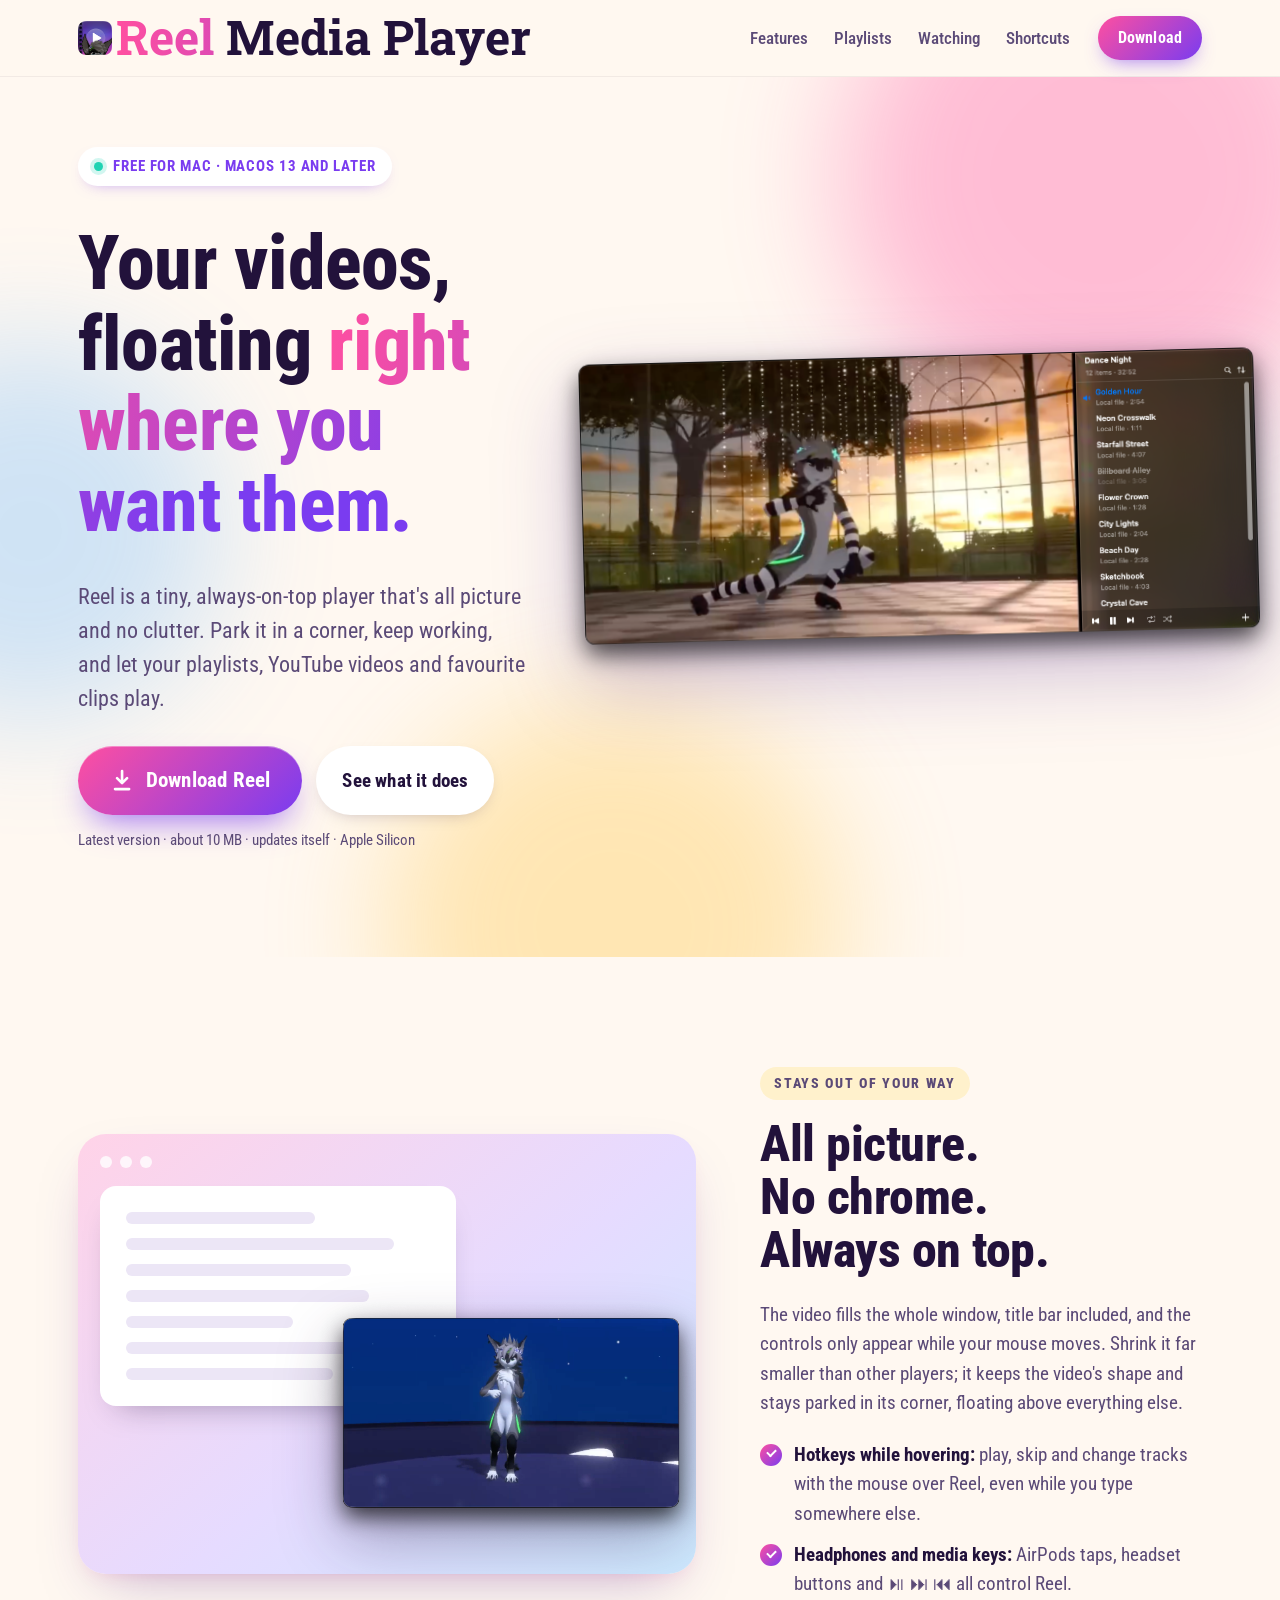
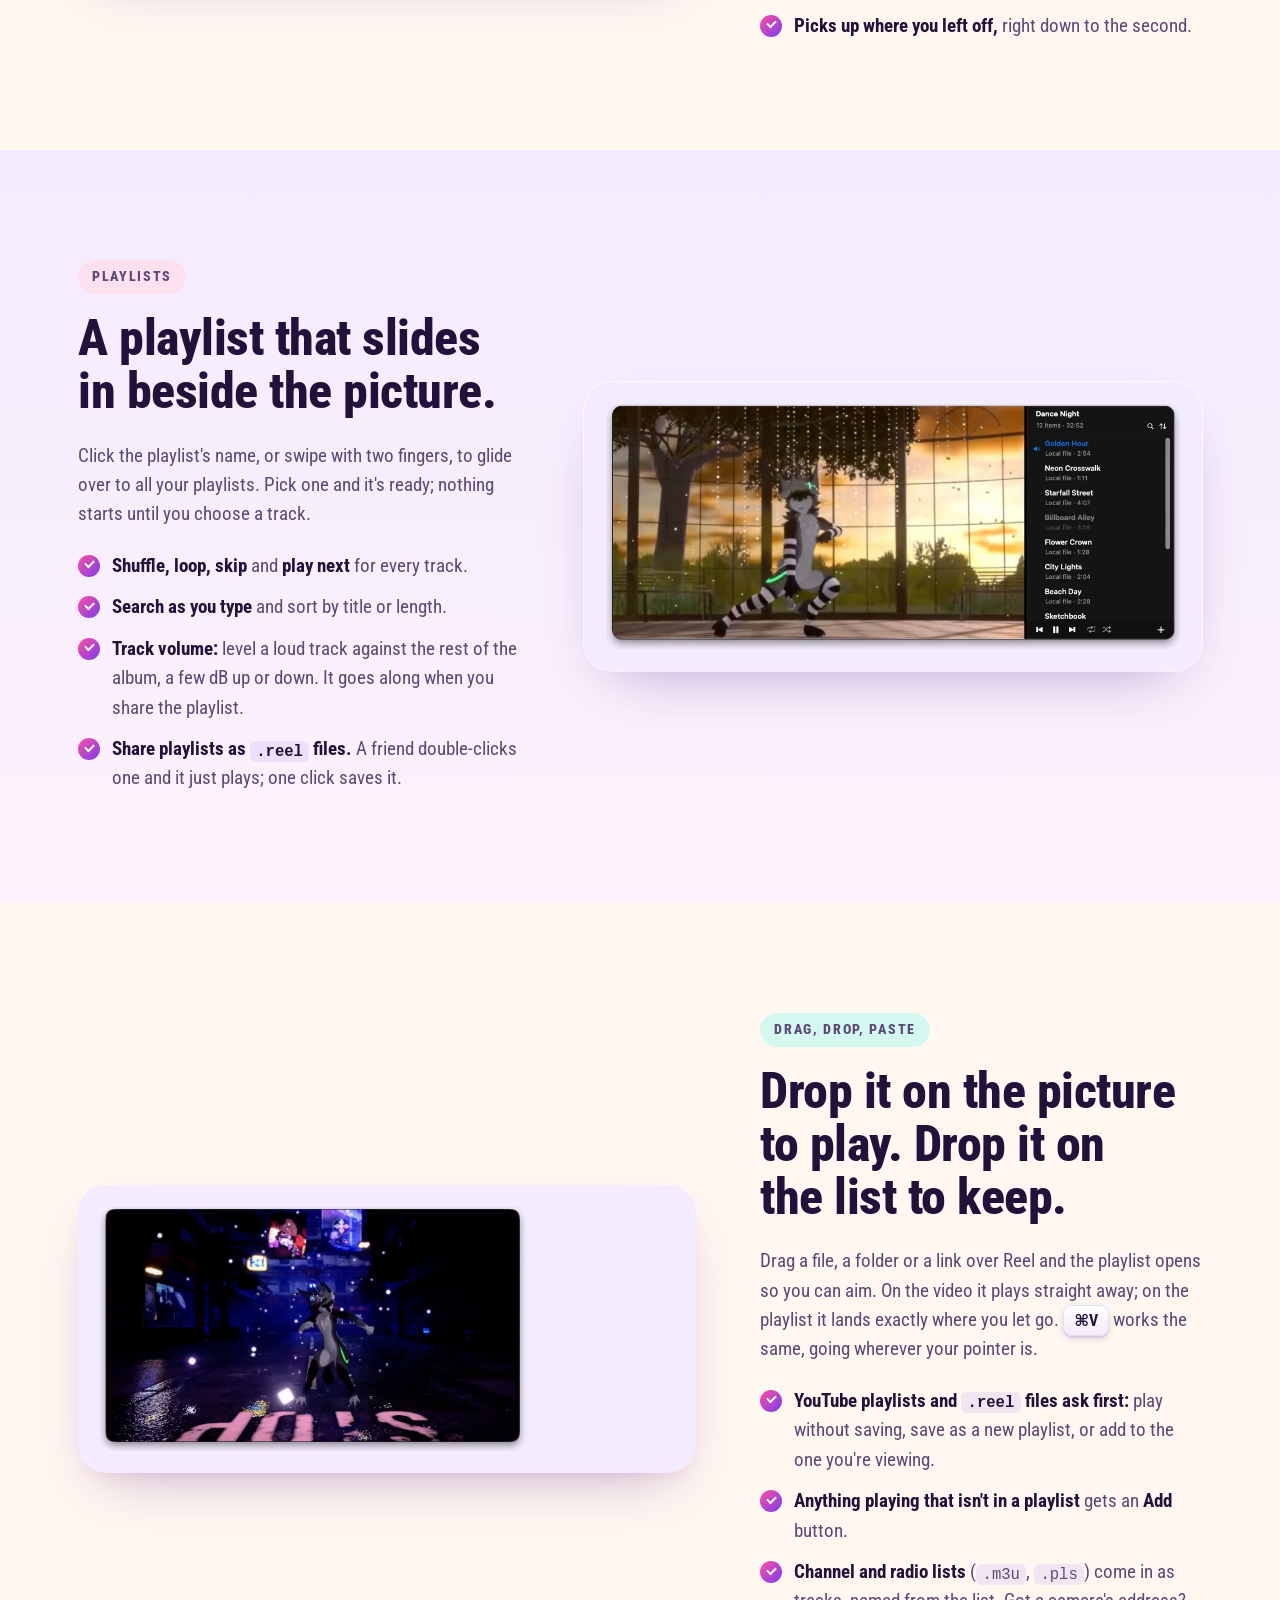
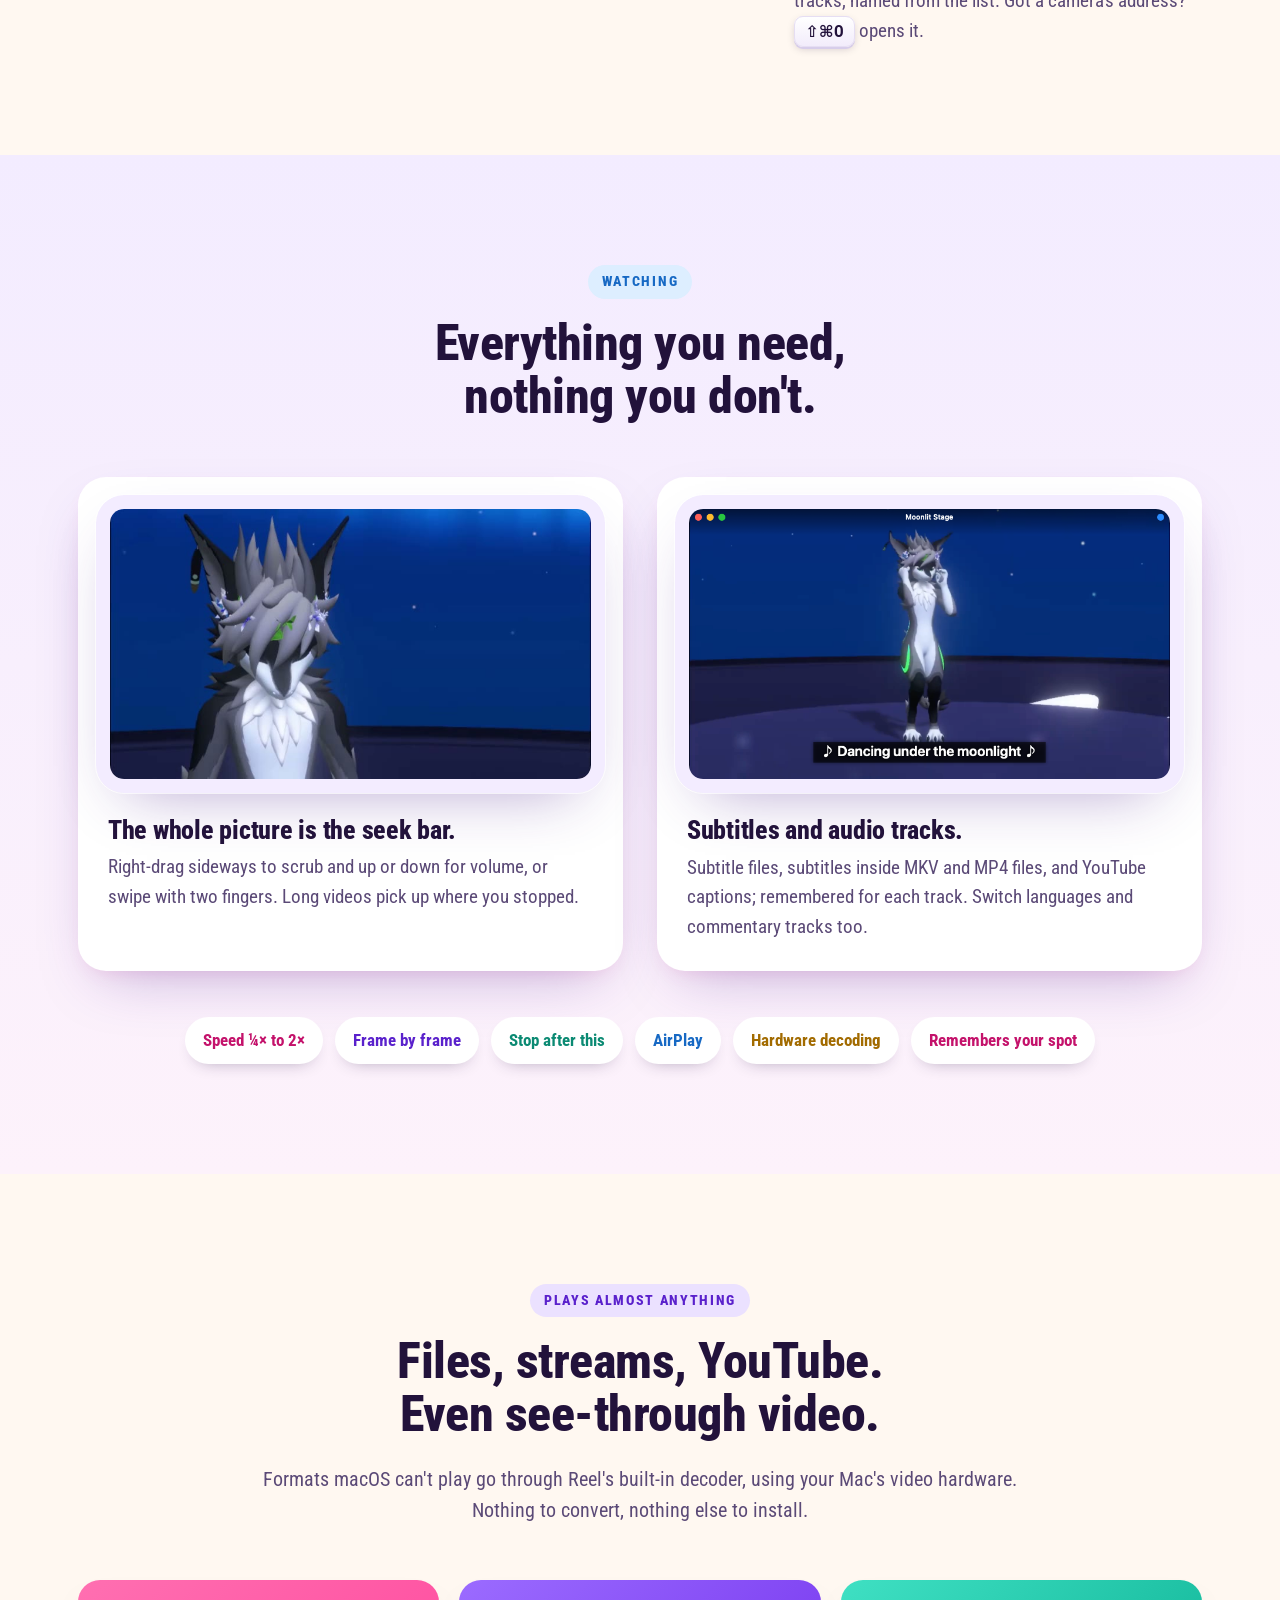
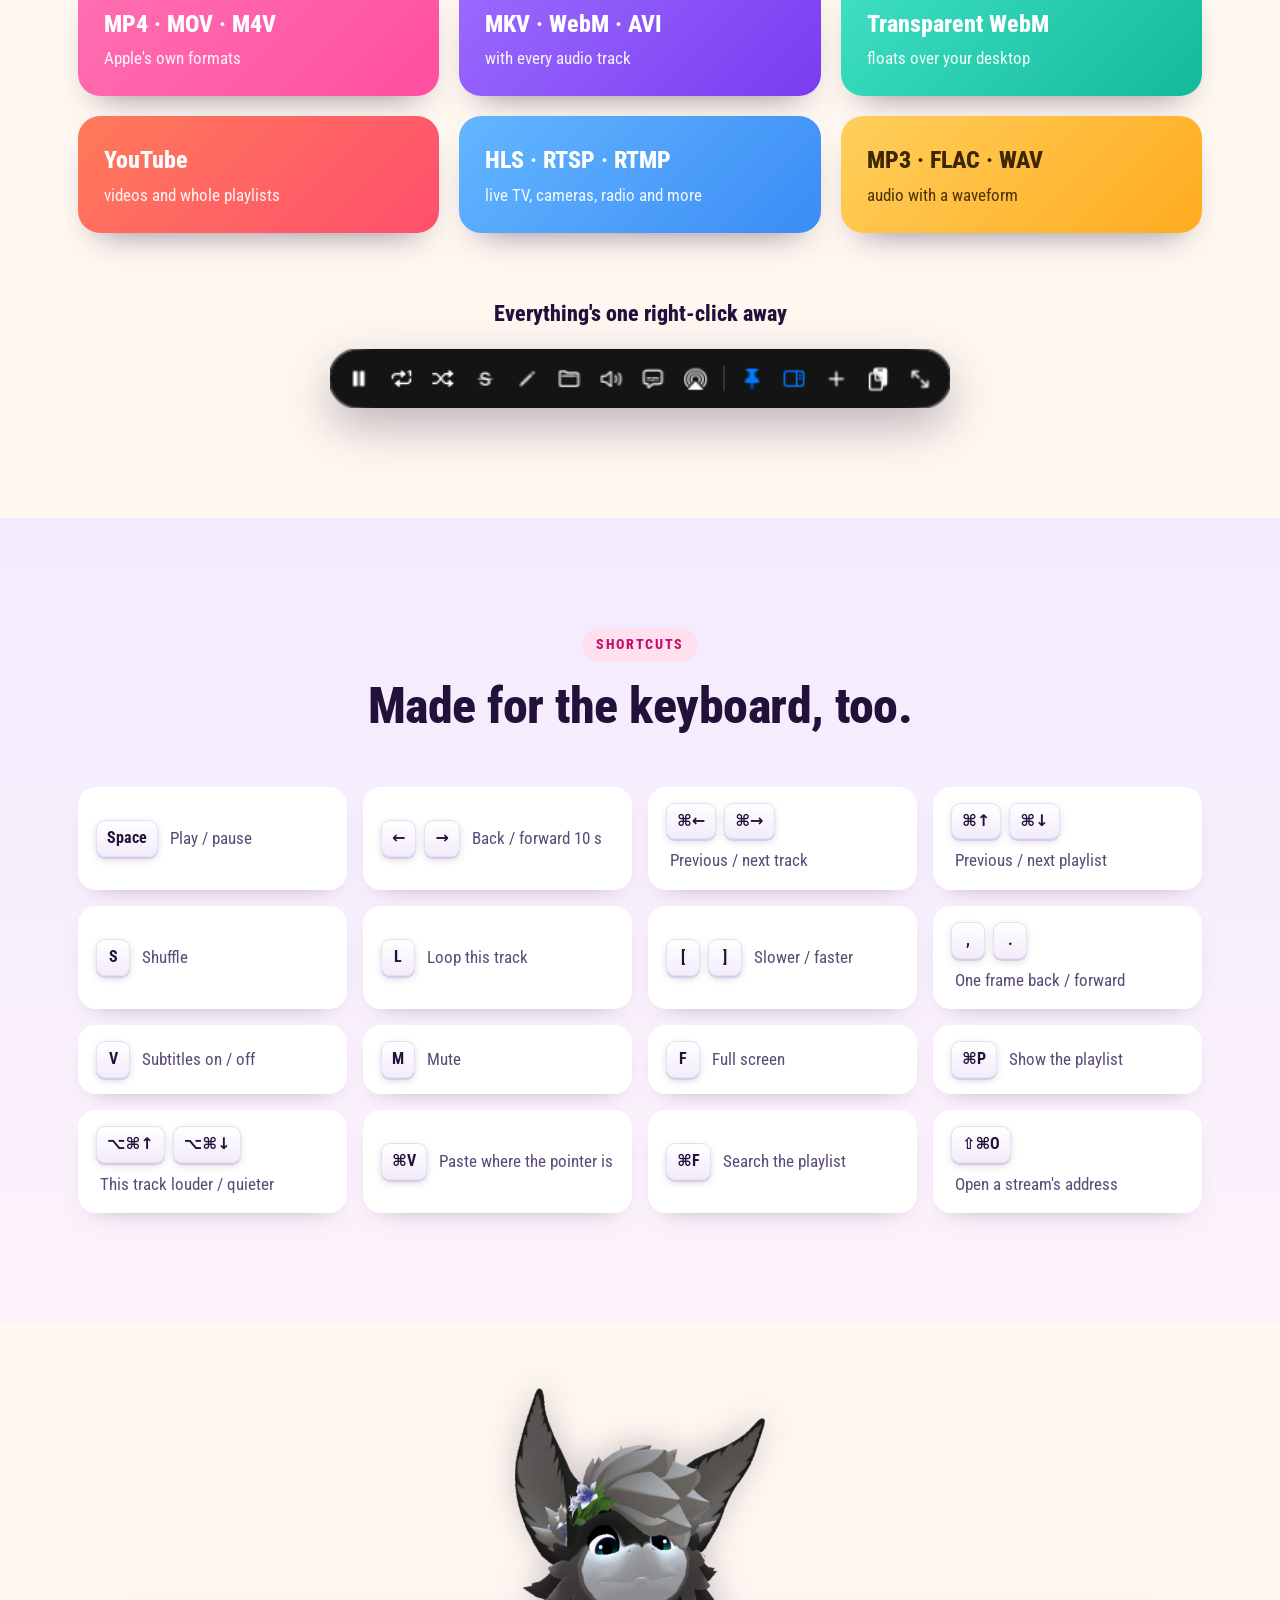
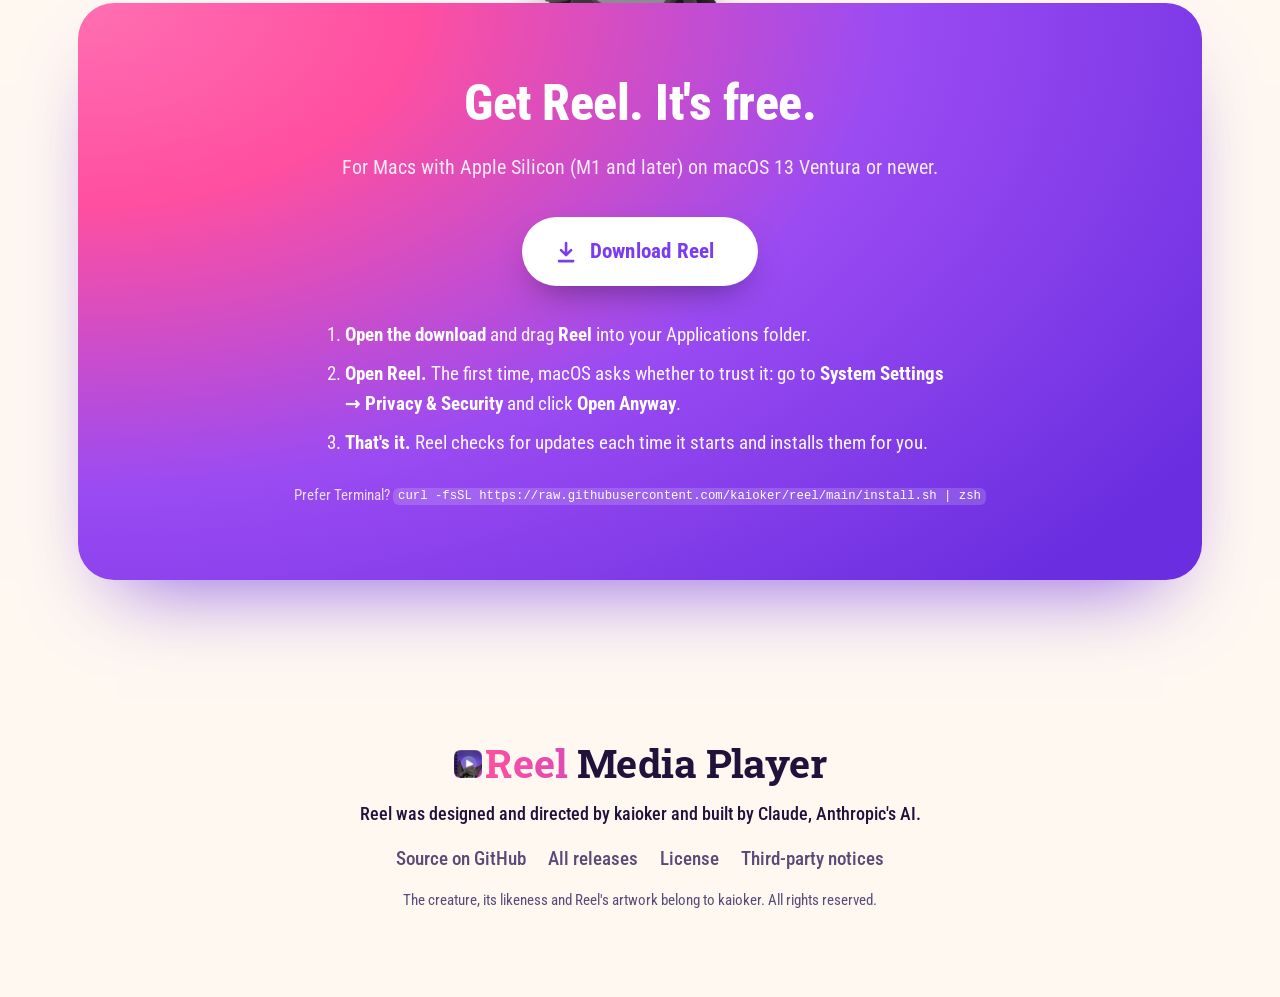
==== commit f8e1791b: "Website: live streams, channel lists, track volume and more shortcuts - The formats tile for links n" ====
--- a/docs/index.html
+++ b/docs/index.html
@@ -4,7 +4,7 @@
   <meta charset="utf-8">
   <meta name="viewport" content="width=device-width, initial-scale=1">
   <title>Reel Media Player — a tiny, always-on-top video player for Mac</title>
-  <meta name="description" content="Reel is a free, tiny, always-on-top video player for Mac: all picture, no clutter. Playlists, YouTube, subtitles, transparent video and more.">
+  <meta name="description" content="Reel is a free, tiny, always-on-top video player for Mac: all picture, no clutter. Playlists, YouTube, live streams, subtitles, transparent video and more.">
   <meta name="theme-color" content="#7a3cf0">
   <meta property="og:type" content="website">
   <meta property="og:title" content="Reel Media Player">
@@ -14,12 +14,12 @@
   <meta property="og:image:height" content="630">
   <meta property="og:url" content="https://kaioker.github.io/reel/">
   <meta name="twitter:card" content="summary_large_image">
-  <link rel="icon" type="image/png" href="assets/favicon.png">
-  <link rel="apple-touch-icon" href="assets/apple-touch-icon.png">
+  <link rel="icon" type="image/png" href="assets/favicon.png?v=b1a3c9af">
+  <link rel="apple-touch-icon" href="assets/apple-touch-icon.png?v=94afc403">
   <link rel="preconnect" href="https://fonts.googleapis.com">
   <link rel="preconnect" href="https://fonts.gstatic.com" crossorigin>
   <link rel="stylesheet" href="https://fonts.googleapis.com/css2?family=Roboto+Condensed:wght@400;500;700;800&family=Roboto+Slab:wght@700&display=swap">
-  <link rel="stylesheet" href="assets/site.css">
+  <link rel="stylesheet" href="assets/site.css?v=7f4b4a6e">
 </head>
 <body>
 
@@ -31,7 +31,7 @@
       <stop offset="0" stop-color="#ff4fa0"/><stop offset="1" stop-color="#7a3cf0"/>
     </linearGradient>
     <symbol id="lockup" viewBox="0 0 1332 100" overflow="visible">
-      <image href="assets/icon-body.png" x="0" y="0" width="100" height="100"/>
+      <image href="assets/icon-body.png?v=f0e78934" x="0" y="0" width="100" height="100"/>
       <text x="112.15" y="100" font-family="'Roboto Slab', serif" font-weight="700" font-size="140.65"
             textLength="1220.59" lengthAdjust="spacingAndGlyphs"><tspan fill="url(#reel-ink)">Reel</tspan><tspan fill="currentColor"> Media Player</tspan></text>
     </symbol>
@@ -72,7 +72,7 @@
         <p class="fine"><span data-version>Latest version</span> · about 10 MB · updates itself · Apple Silicon</p>
       </div>
       <div class="hero-shot">
-        <img src="assets/player-playlist.png" width="1232" height="576" alt="Reel playing a dance video with its playlist open beside it">
+        <img src="assets/player-playlist.png?v=b25f0a6e" width="1232" height="576" alt="Reel playing a dance video with its playlist open beside it">
       </div>
     </div>
   </section>
@@ -86,7 +86,7 @@
           <i style="width:62%"></i><i style="width:88%"></i><i style="width:74%"></i><i style="width:80%"></i>
           <i style="width:55%"></i><i style="width:84%"></i><i style="width:68%"></i>
         </div>
-        <img class="desk-player" src="assets/player-small.png" width="732" height="461" alt="A small Reel window floating over other work">
+        <img class="desk-player" src="assets/player-small.png?v=d43a3efc" width="732" height="461" alt="A small Reel window floating over other work">
       </div>
       <div class="copy">
         <p class="kicker k-sun">Stays out of your way</p>
@@ -107,9 +107,9 @@
   <section id="playlists" class="band tint">
     <div class="wrap split flip">
       <figure class="stage">
-        <video autoplay muted loop playsinline preload="metadata" poster="assets/slide-poster.jpg" width="1022" height="436"
+        <video autoplay muted loop playsinline preload="metadata" poster="assets/slide-poster.jpg?v=36d7a98c" width="1022" height="436"
                aria-label="Clicking the playlist's name slides over to all playlists, then into another one">
-          <source src="assets/slide.mp4" type="video/mp4">
+          <source src="assets/slide.mp4?v=eaada829" type="video/mp4">
         </video>
       </figure>
       <div class="copy">
@@ -120,6 +120,7 @@
         <ul class="ticks">
           <li><b>Shuffle, loop, skip</b> and <b>play next</b> for every track.</li>
           <li><b>Search as you type</b> and sort by title or length.</li>
+          <li><b>Track volume:</b> level a loud track against the rest of the album, a few dB up or down. It goes along when you share the playlist.</li>
           <li><b>Share playlists as <code>.reel</code> files.</b> A friend double-clicks one and it just plays; one click saves it.</li>
         </ul>
       </div>
@@ -130,9 +131,9 @@
   <section class="band">
     <div class="wrap split">
       <figure class="stage">
-        <video autoplay muted loop playsinline preload="metadata" poster="assets/drop-poster.jpg" width="1139" height="485"
+        <video autoplay muted loop playsinline preload="metadata" poster="assets/drop-poster.jpg?v=c06c46ab" width="1139" height="485"
                aria-label="Dragging a video over Reel opens the playlist, and it's added where it's dropped">
-          <source src="assets/drop.mp4" type="video/mp4">
+          <source src="assets/drop.mp4?v=411a990f" type="video/mp4">
         </video>
       </figure>
       <div class="copy">
@@ -144,6 +145,7 @@
         <ul class="ticks">
           <li><b>YouTube playlists and <code>.reel</code> files ask first:</b> play without saving, save as a new playlist, or add to the one you're viewing.</li>
           <li><b>Anything playing that isn't in a playlist</b> gets an <b>Add</b> button.</li>
+          <li><b>Channel and radio lists</b> (<code>.m3u</code>, <code>.pls</code>) come in as tracks, named from the list. Got a camera's address? <kbd>⇧⌘O</kbd> opens it.</li>
         </ul>
       </div>
     </div>
@@ -159,9 +161,9 @@
       <div class="cards2">
         <article class="card">
           <figure class="stage tight">
-            <video autoplay muted loop playsinline preload="metadata" poster="assets/scrub-poster.jpg" width="820" height="462"
+            <video autoplay muted loop playsinline preload="metadata" poster="assets/scrub-poster.jpg?v=7621c1cf" width="820" height="462"
                    aria-label="Right-dragging across the video to seek">
-              <source src="assets/scrub.mp4" type="video/mp4">
+              <source src="assets/scrub.mp4?v=cd7b8b9a" type="video/mp4">
             </video>
           </figure>
           <h3>The whole picture is the seek bar.</h3>
@@ -169,7 +171,7 @@
         </article>
         <article class="card">
           <figure class="stage tight">
-            <img src="assets/player-subtitles.png" width="820" height="461" loading="lazy" alt="Reel showing a subtitle along the bottom of the video">
+            <img src="assets/player-subtitles.png?v=87bcd24c" width="820" height="461" loading="lazy" alt="Reel showing a subtitle along the bottom of the video">
           </figure>
           <h3>Subtitles and audio tracks.</h3>
           <p>Subtitle files, subtitles inside MKV and MP4 files, and YouTube captions; remembered for each track. Switch languages and commentary tracks too.</p>
@@ -187,7 +189,7 @@
     <div class="wrap">
       <div class="center-head">
         <p class="kicker k-violet">Plays almost anything</p>
-        <h2>Files, links, YouTube. Even see-through video.</h2>
+        <h2>Files, streams, YouTube. Even see-through video.</h2>
         <p class="sub">Formats macOS can't play go through Reel's built-in decoder, using your Mac's video hardware.
           Nothing to convert, nothing else to install.</p>
       </div>
@@ -196,12 +198,12 @@
         <div class="fmt f2"><b>MKV · WebM · AVI</b><span>with every audio track</span></div>
         <div class="fmt f3"><b>Transparent WebM</b><span>floats over your desktop</span></div>
         <div class="fmt f4"><b>YouTube</b><span>videos and whole playlists</span></div>
-        <div class="fmt f5"><b>Links &amp; HLS</b><span>direct video and live streams</span></div>
+        <div class="fmt f5"><b>HLS · RTSP · RTMP</b><span>live TV, cameras, radio and more</span></div>
         <div class="fmt f6"><b>MP3 · FLAC · WAV</b><span>audio with a waveform</span></div>
       </div>
       <div class="menus">
         <p class="menus-label">Everything's one right-click away</p>
-        <img src="assets/menu-video.png" width="413" height="42" loading="lazy" alt="Reel's right-click menu on the video: play, loop, shuffle, skip, rename, show in Finder, subtitles, AirPlay, then on top, playlist, add, paste and full screen">
+        <img src="assets/menu-video.png?v=c7a618f9" width="443" height="42" loading="lazy" alt="Reel's right-click menu on the video: play, loop, shuffle, skip, rename, show in Finder, track volume, subtitles, AirPlay, then on top, playlist, add, paste and full screen">
       </div>
     </div>
   </section>
@@ -226,6 +228,10 @@
         <div><kbd>M</kbd><span>Mute</span></div>
         <div><kbd>F</kbd><span>Full screen</span></div>
         <div><kbd>⌘P</kbd><span>Show the playlist</span></div>
+        <div><kbd>⌥⌘↑</kbd><kbd>⌥⌘↓</kbd><span>This track louder / quieter</span></div>
+        <div><kbd>⌘V</kbd><span>Paste where the pointer is</span></div>
+        <div><kbd>⌘F</kbd><span>Search the playlist</span></div>
+        <div><kbd>⇧⌘O</kbd><span>Open a stream's address</span></div>
       </div>
     </div>
   </section>
@@ -234,7 +240,7 @@
   <section id="download" class="band">
     <div class="wrap">
       <div class="dl-wrap">
-        <img class="peek" src="assets/creature-peek.png" width="766" height="900" alt="" aria-hidden="true">
+        <img class="peek" src="assets/creature-peek.png?v=0b2ab61d" width="766" height="900" alt="" aria-hidden="true">
         <div class="dl">
         <div class="dl-inner">
           <h2>Get Reel. It's free.</h2>
@@ -271,6 +277,6 @@
   </div>
 </footer>
 
-<script src="assets/site.js" defer></script>
+<script src="assets/site.js?v=672edf02" defer></script>
 </body>
 </html>
